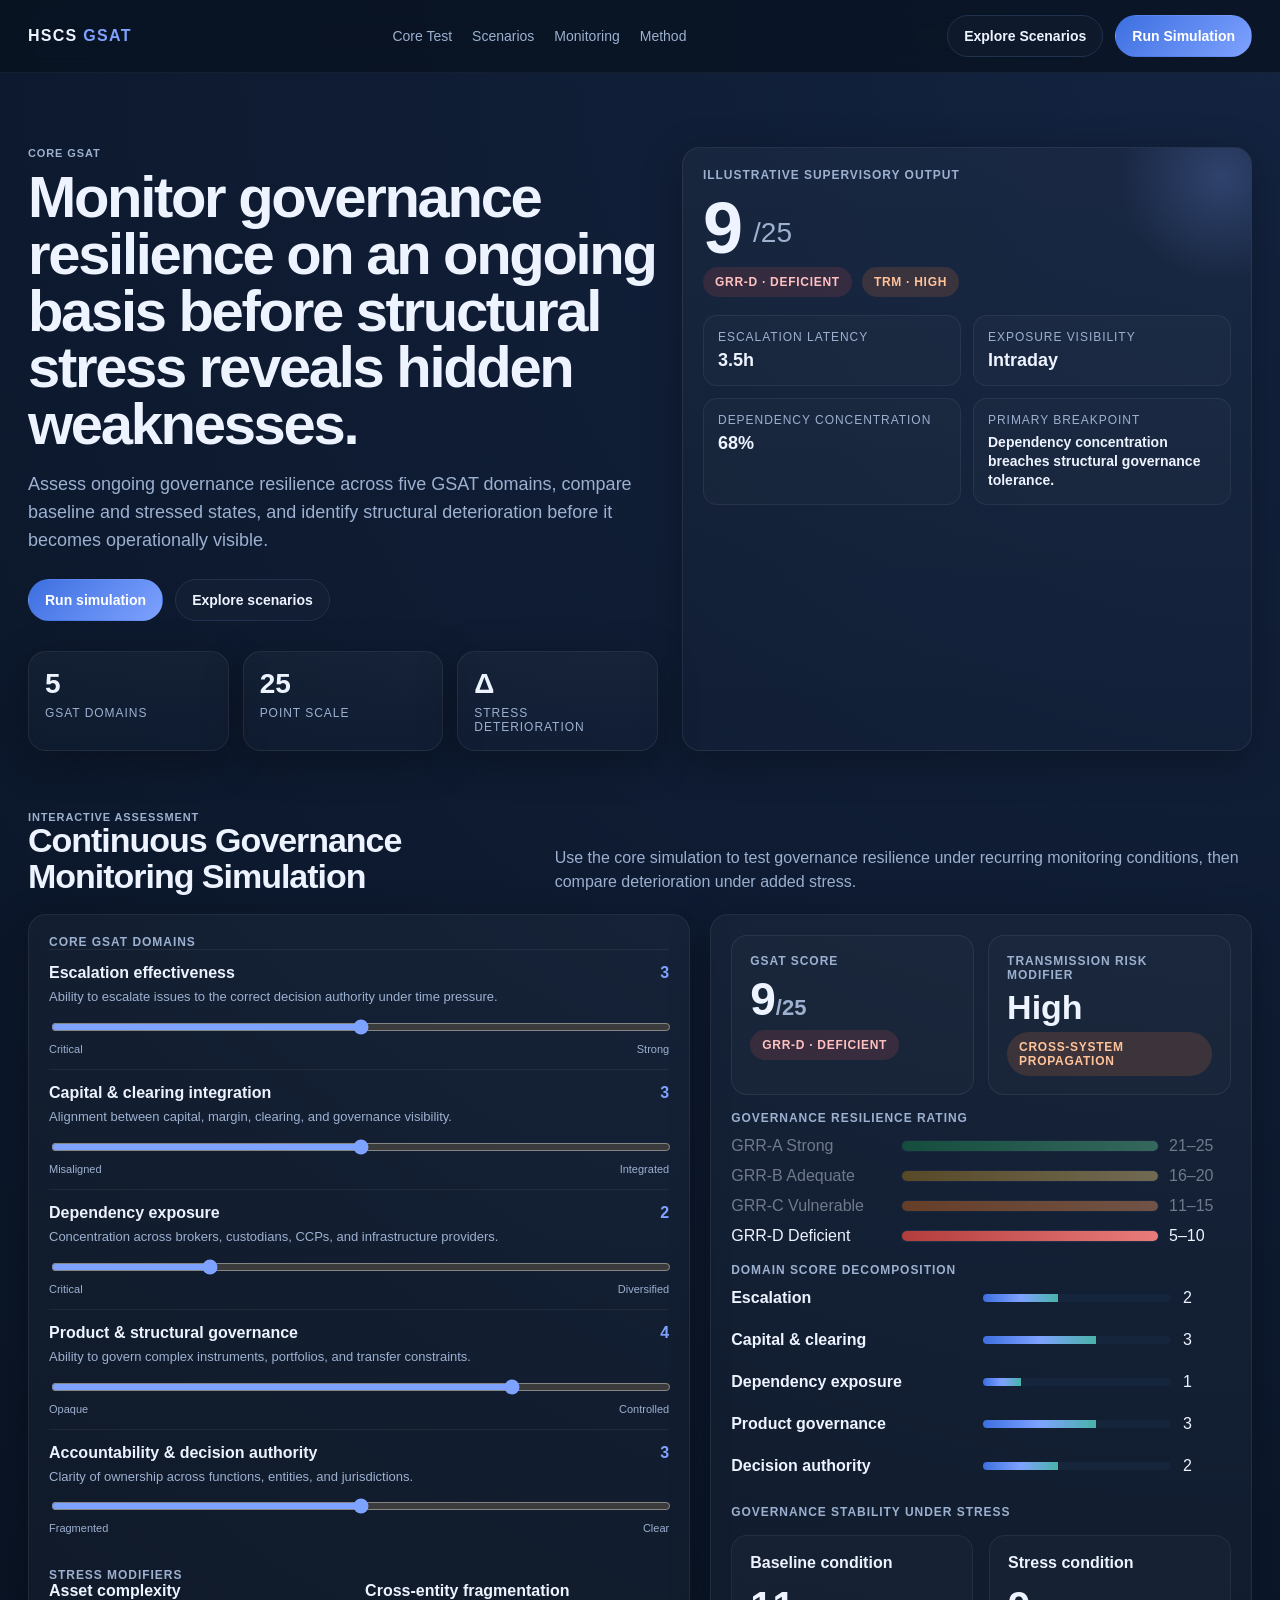
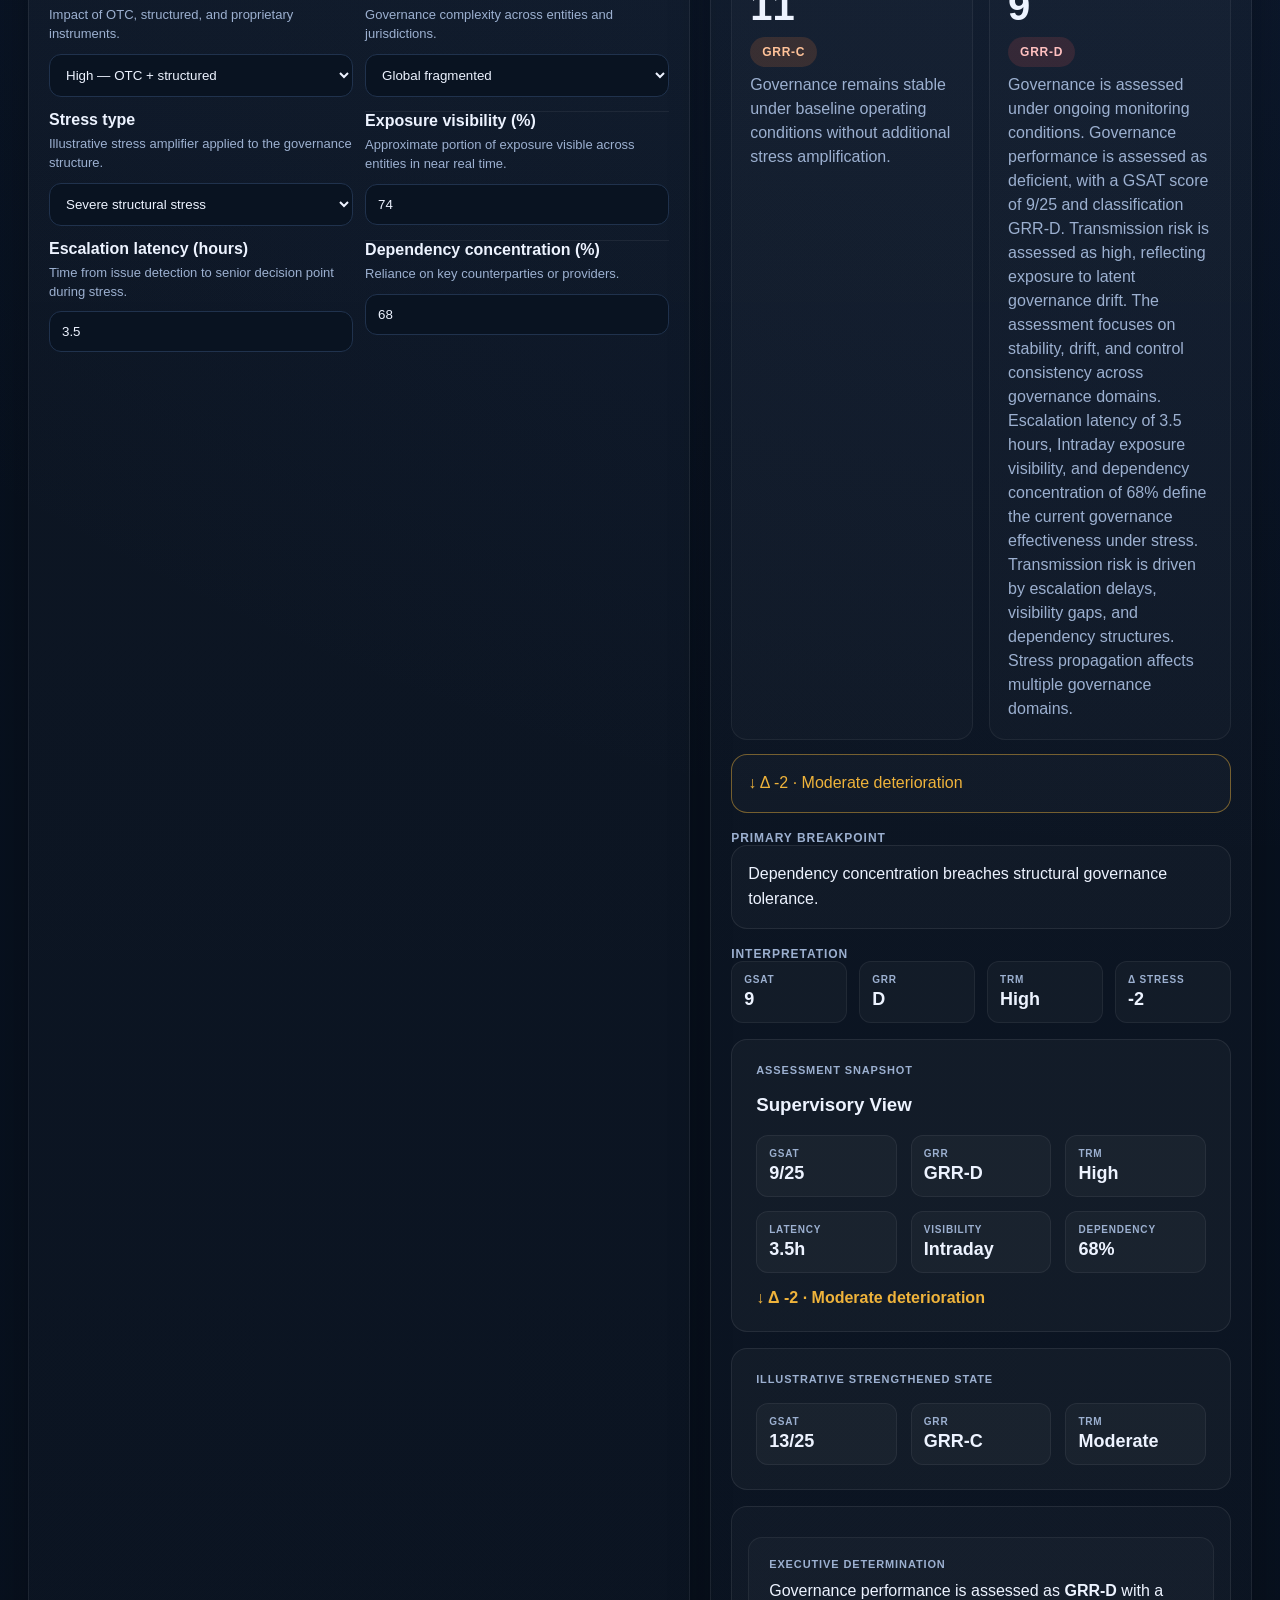
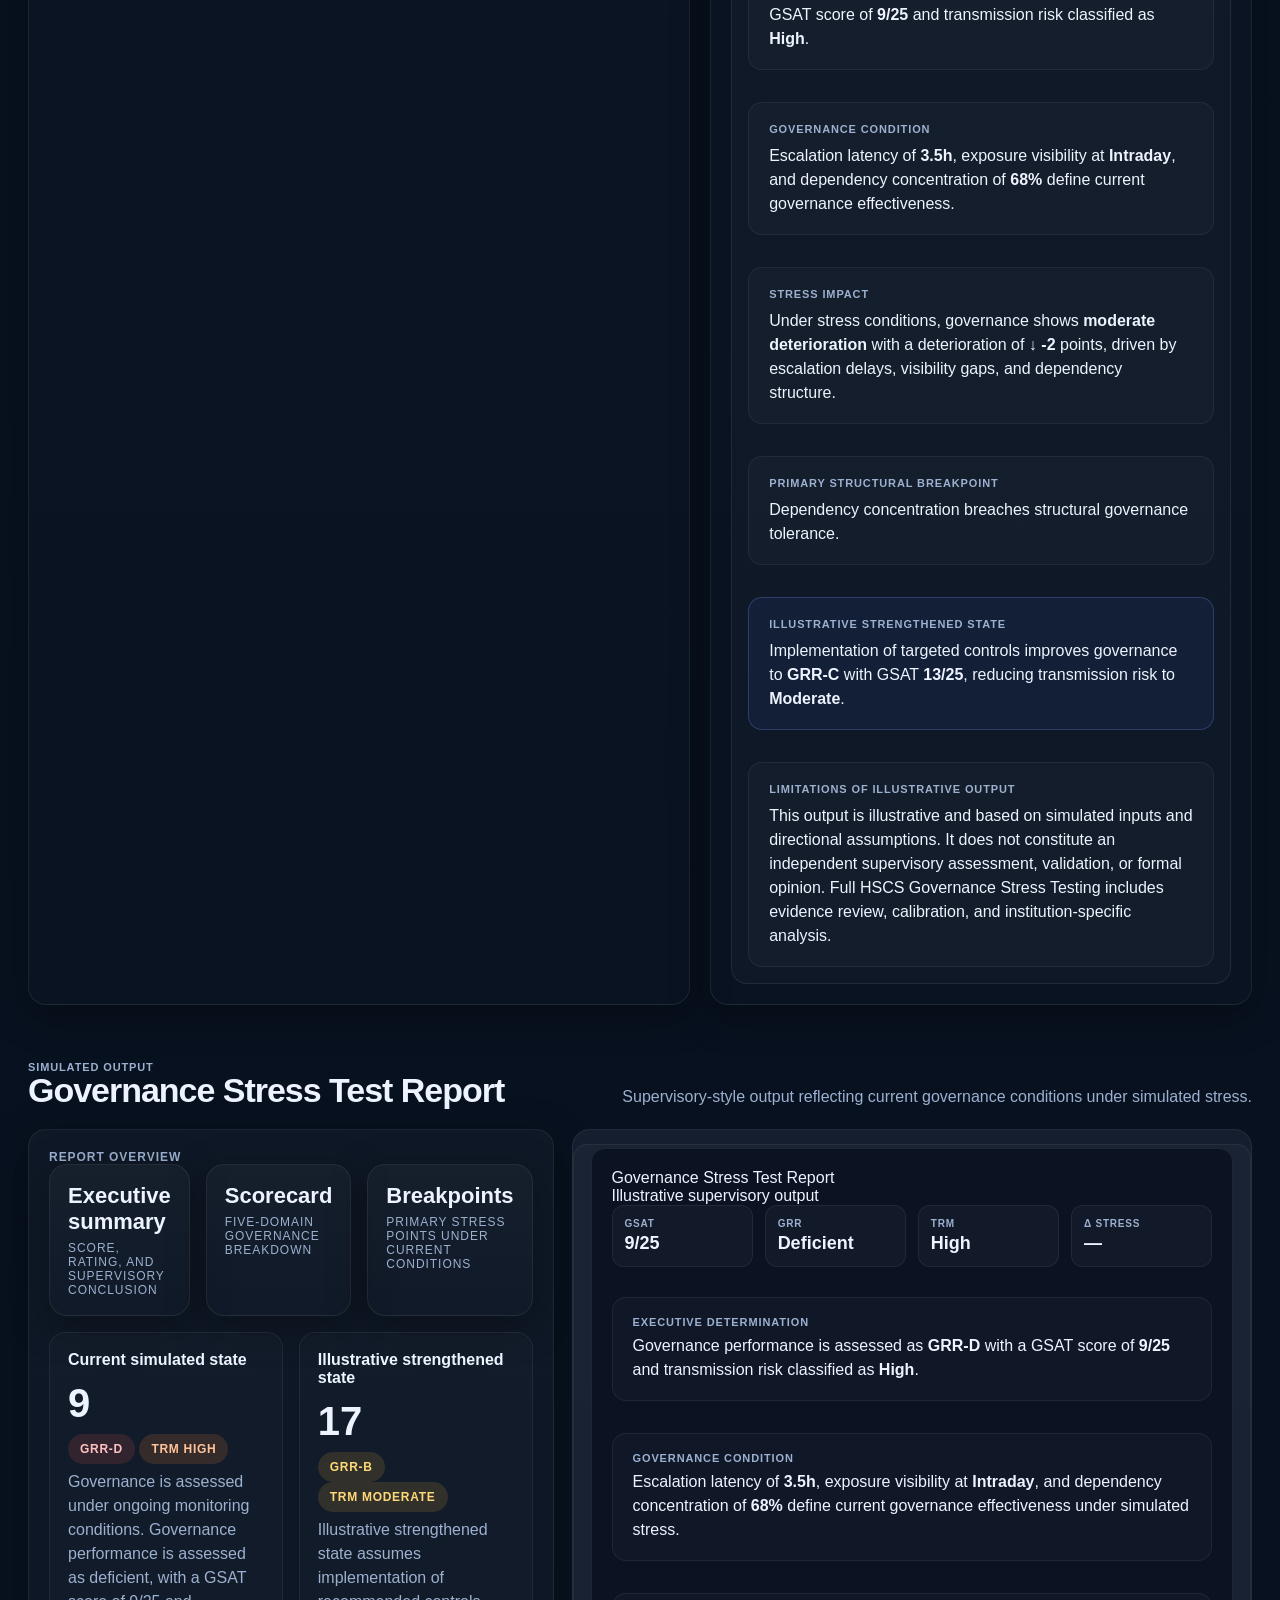
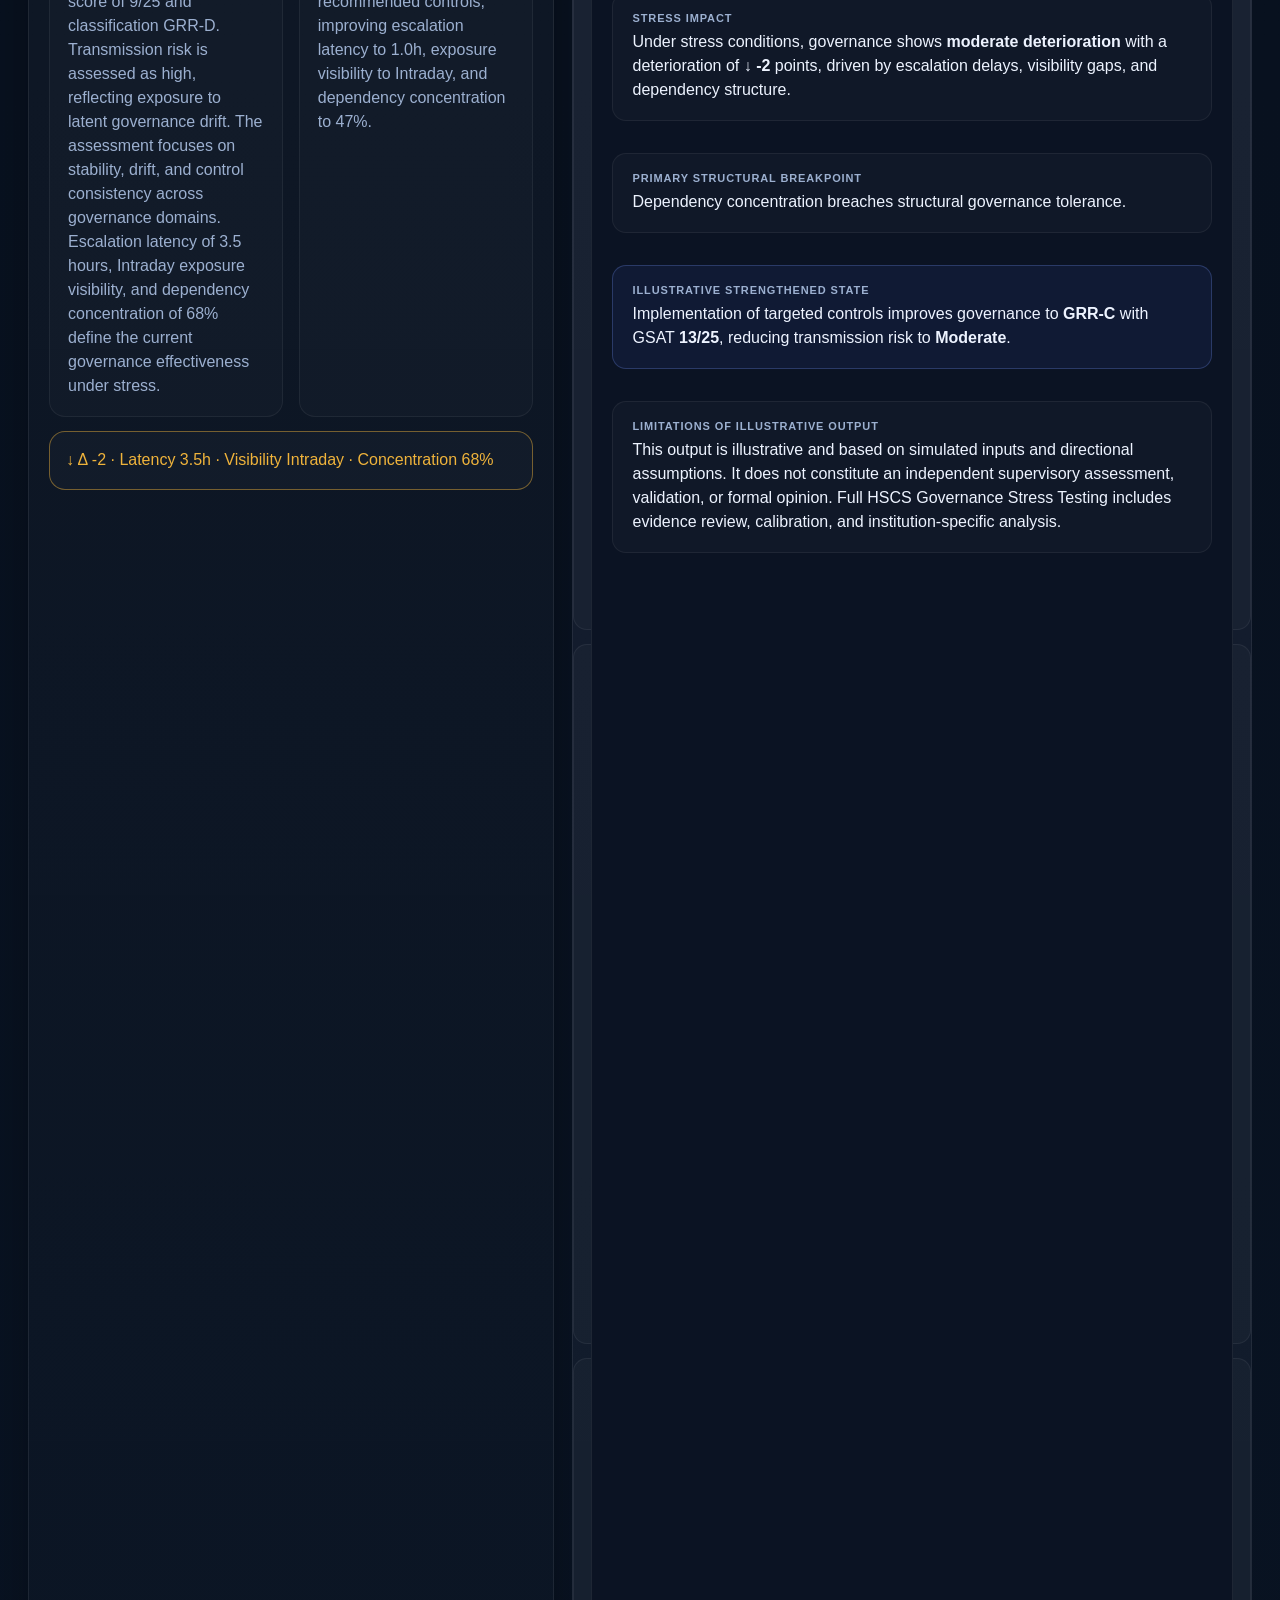
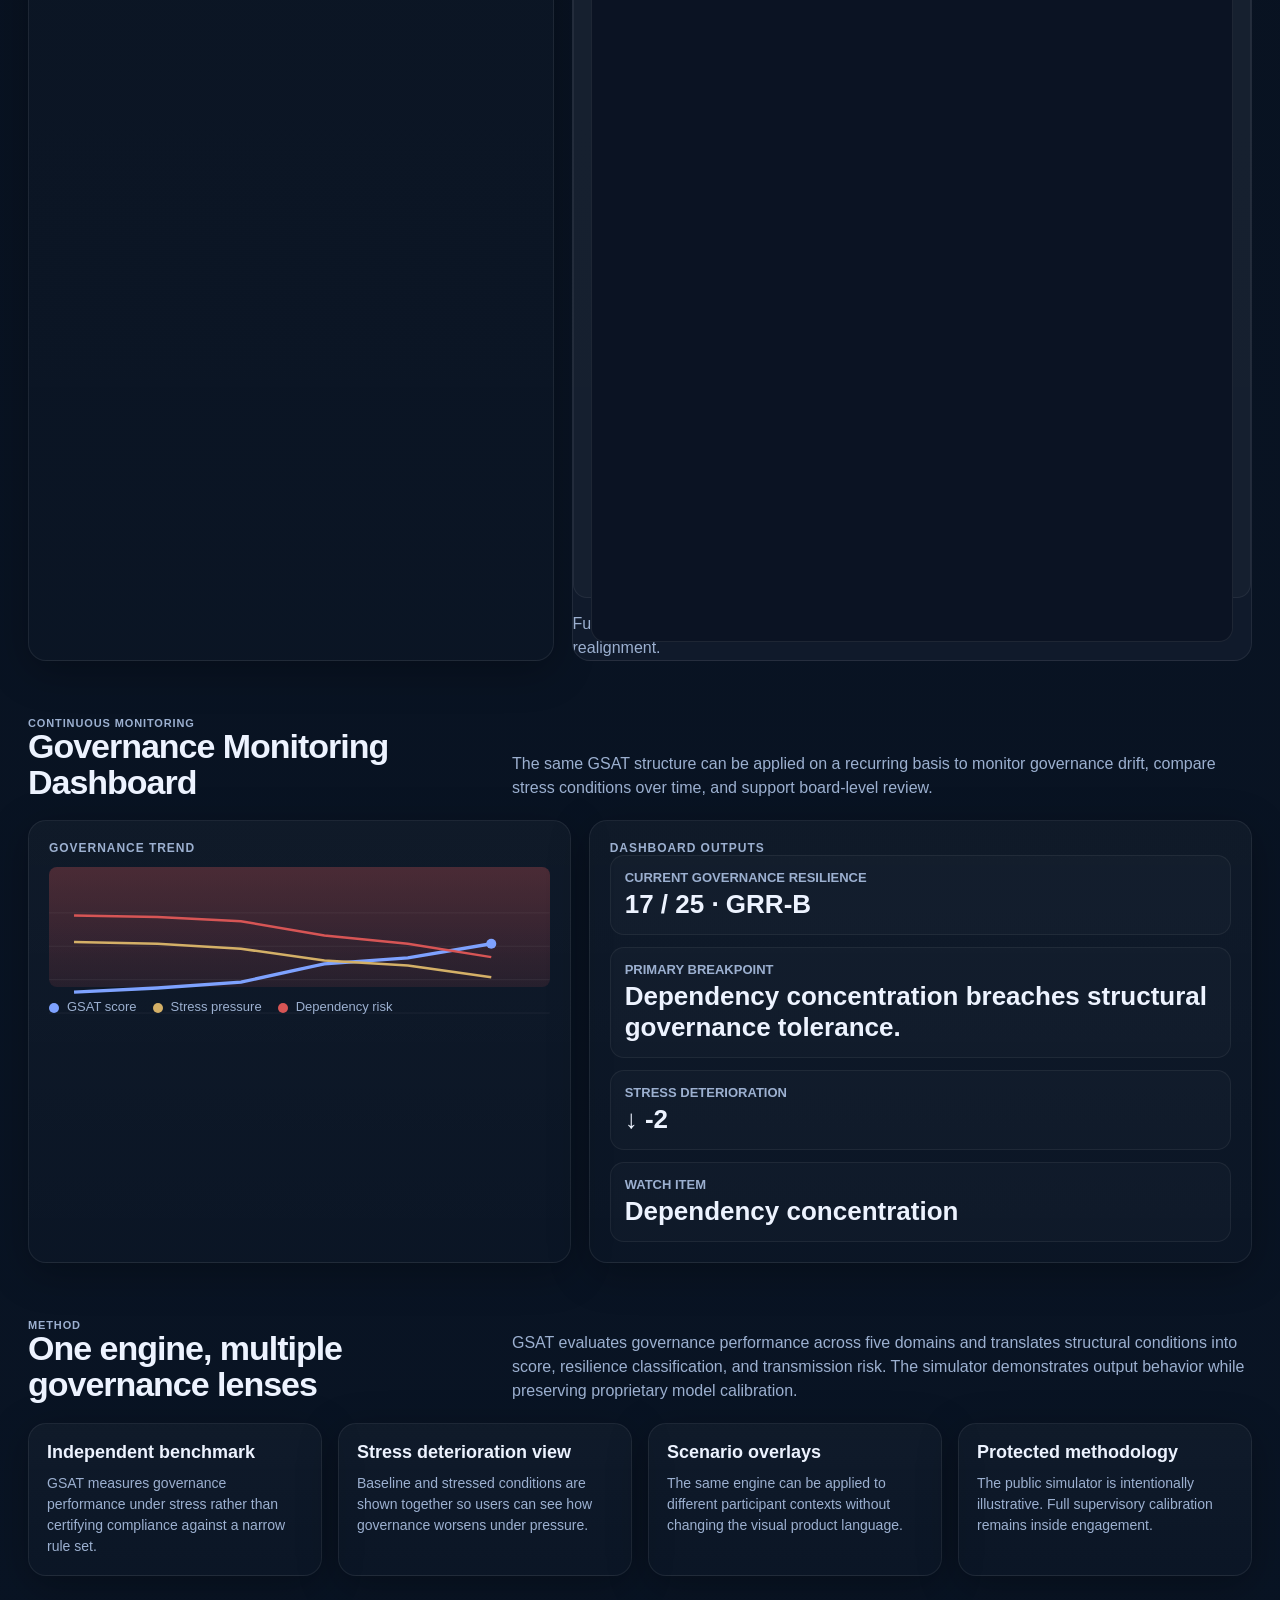
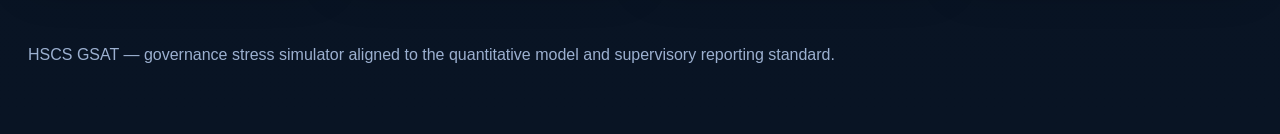
==== index.html @ fcf9c3f9 "Update index.html" ====
<!DOCTYPE html>
<html lang="en">
<head>
<style>html { background:#08111f; }</style>
  <meta charset="UTF-8" />
  <meta name="viewport" content="width=device-width, initial-scale=1.0" />
  <title>HSCS GSAT — governance stress simulator aligned to the quantitative model and supervisory reporting standard.</title>
  <link rel="stylesheet" href="styles.css" />
</head>
<body>
<header>
  <div class="wrap nav">
    <div class="brand">HSCS <span>GSAT</span></div>
    <nav class="nav-links">
      <a href="index.html">Core Test</a>
      <a href="scenarios.html">Scenarios</a>
      <a href="index.html#monitoring">Monitoring</a>
      <a href="index.html#method">Method</a>
    </nav>
    <div class="nav-actions">
      <a class="btn secondary" href="scenarios.html">Explore Scenarios</a>
      <a class="btn primary" href="#simulator">Run Simulation</a>
    </div>
  </div>
</header>
<main>
<section class="hero">
  <div class="wrap hero-grid">
    <div>
      <div class="eyebrow">Core GSAT</div>
      <h1>Monitor governance resilience on an ongoing basis before structural stress reveals hidden weaknesses.</h1>
      <p class="lead">Assess ongoing governance resilience across five GSAT domains, compare baseline and stressed states, and identify structural deterioration before it becomes operationally visible.</p>
      <div class="cta">
        <a class="btn primary" href="#simulator">Run simulation</a>
        <a class="btn secondary" href="scenarios.html">Explore scenarios</a>
      </div>
      <div class="stats">
        <div class="stat"><div class="num">5</div><div class="lab">GSAT domains</div></div>
        <div class="stat"><div class="num">25</div><div class="lab">Point scale</div></div>
        <div class="stat"><div class="num">Δ</div><div class="lab">Stress deterioration</div></div>
      </div>
    </div>

    <div class="hero-card panel">
      <div class="card-title">Illustrative supervisory output</div>
      <div class="score-big"><div class="n" id="heroScore">17</div><div class="d">/25</div></div>
      <div style="display:flex;gap:10px;flex-wrap:wrap">
        <span class="pill orange" id="heroGRR">GRR-B · Adequate</span>
        <span class="pill red" id="heroTRM">TRM · High</span>
      </div>
      <div class="mini-grid">
        <div class="mini"><div class="k">Escalation latency</div><div class="v" id="heroLatency">3.5h</div></div>
        <div class="mini"><div class="k">Exposure visibility</div><div class="v" id="heroVisibility">74%</div></div>
        <div class="mini"><div class="k">Dependency concentration</div><div class="v" id="heroDependency">68%</div></div>
        <div class="mini"><div class="k">Primary breakpoint</div><div class="v breakpoint" id="heroBreakpoint">Governance fracture emerges across visibility, escalation, and dependency layers.</div></div>
      </div>
    </div>
  </div>
</section>

<section id="simulator">
  <div class="wrap">
    <div class="section-head">
      <div><div class="eyebrow">Interactive assessment</div><h2>Continuous Governance Monitoring Simulation</h2></div>
      <p>Use the core simulation to test governance resilience under recurring monitoring conditions, then compare deterioration under added stress.</p>
    </div>
    <div class="sim-grid">
      
      <div class="panel">
        <div class="subhead">Core GSAT domains</div>

        <div class="field"><div class="field-top"><label for="esc">Escalation effectiveness</label><output id="escVal">3</output></div><div class="desc">Ability to escalate issues to the correct decision authority under time pressure.</div><input id="esc" type="range" min="1" max="5" step="1" value="3" /><div class="range-scale"><span>Critical</span><span>Strong</span></div></div>
        <div class="field"><div class="field-top"><label for="cap">Capital &amp; clearing integration</label><output id="capVal">3</output></div><div class="desc">Alignment between capital, margin, clearing, and governance visibility.</div><input id="cap" type="range" min="1" max="5" step="1" value="3" /><div class="range-scale"><span>Misaligned</span><span>Integrated</span></div></div>
        <div class="field"><div class="field-top"><label for="dep">Dependency exposure</label><output id="depVal">2</output></div><div class="desc">Concentration across brokers, custodians, CCPs, and infrastructure providers.</div><input id="dep" type="range" min="1" max="5" step="1" value="2" /><div class="range-scale"><span>Critical</span><span>Diversified</span></div></div>
        <div class="field"><div class="field-top"><label for="prd">Product &amp; structural governance</label><output id="prdVal">4</output></div><div class="desc">Ability to govern complex instruments, portfolios, and transfer constraints.</div><input id="prd" type="range" min="1" max="5" step="1" value="4" /><div class="range-scale"><span>Opaque</span><span>Controlled</span></div></div>
        <div class="field"><div class="field-top"><label for="dec">Accountability &amp; decision authority</label><output id="decVal">3</output></div><div class="desc">Clarity of ownership across functions, entities, and jurisdictions.</div><input id="dec" type="range" min="1" max="5" step="1" value="3" /><div class="range-scale"><span>Fragmented</span><span>Clear</span></div></div>

        <div class="subhead" style="margin-top:20px">Stress modifiers</div>

        <div class="row-2">
          <div class="field" style="padding-top:0;border-top:none"><div class="field-top"><label for="assetComplexity">Asset complexity</label></div><div class="desc">Impact of OTC, structured, and proprietary instruments.</div><select id="assetComplexity"><option value="0">Low — listed / standardized</option><option value="-1">Moderate — mixed asset set</option><option value="-2" selected>High — OTC + structured</option><option value="-3">Critical — proprietary-heavy</option></select></div>
          <div class="field" style="padding-top:0;border-top:none"><div class="field-top"><label for="fragmentation">Cross-entity fragmentation</label></div><div class="desc">Governance complexity across entities and jurisdictions.</div><select id="fragmentation"><option value="0">Single entity</option><option value="-1">Multi-entity</option><option value="-2">Cross-jurisdiction</option><option value="-3" selected>Global fragmented</option></select></div>
        </div>
        <div class="row-2">
          <div class="field" style="padding-top:0"><div class="field-top"><label for="transitionType">Stress type</label></div><div class="desc">Illustrative stress amplifier applied to the governance structure.</div><select id="transitionType"><option value="0">Steady-state monitoring</option><option value="-1">Operational pressure</option><option value="-1">Coordination stress</option><option value="-2">Stress event</option><option value="-3" selected>Severe structural stress</option></select></div>
          <div class="field" style="padding-top:0"><div class="field-top"><label for="visibility">Exposure visibility (%)</label></div><div class="desc">Approximate portion of exposure visible across entities in near real time.</div><input id="visibility" type="number" min="0" max="100" step="1" value="74" /></div>
        </div>
        <div class="row-2">
          <div class="field" style="padding-top:0"><div class="field-top"><label for="latency">Escalation latency (hours)</label></div><div class="desc">Time from issue detection to senior decision point during stress.</div><input id="latency" type="number" min="0" max="72" step="0.5" value="3.5" /></div>
          <div class="field" style="padding-top:0"><div class="field-top"><label for="dependencyPct">Dependency concentration (%)</label></div><div class="desc">Reliance on key counterparties or providers.</div><input id="dependencyPct" type="number" min="0" max="100" step="1" value="68" /></div>
        </div>
      </div>

      <div class="panel">
        <div class="score-top">
          <div class="score-box"><div class="label">GSAT score</div><div class="big"><span id="scoreOut">17</span><span class="score-denom">/25</span></div><div id="grrPill" class="pill orange">GRR-B · Adequate</div></div>
          <div class="score-box"><div class="label">Transmission risk modifier</div><div class="big small" id="trmOut">High</div><div id="trmPill" class="pill red">Cross-system propagation</div></div>
        </div>

        <div class="subhead">Governance resilience rating</div>
        <div class="band" id="bandA"><div>GRR-A Strong</div><div class="track"><span class="green-fill"></span></div><div>21–25</div></div>
        <div class="band" id="bandB"><div>GRR-B Adequate</div><div class="track"><span class="amber-fill"></span></div><div>16–20</div></div>
        <div class="band" id="bandC"><div>GRR-C Vulnerable</div><div class="track"><span class="orange-fill"></span></div><div>11–15</div></div>
        <div class="band" id="bandD"><div>GRR-D Deficient</div><div class="track"><span class="red-fill"></span></div><div>5–10</div></div>

        <div class="subhead" style="margin-top:18px">Domain score decomposition</div>
        <div class="domain"><div class="domain-top"><div class="name">Escalation</div><div class="small-track"><span id="barEsc"></span></div><div id="barEscT">3</div></div></div>
        <div class="domain"><div class="domain-top"><div class="name">Capital &amp; clearing</div><div class="small-track"><span id="barCap"></span></div><div id="barCapT">3</div></div></div>
        <div class="domain"><div class="domain-top"><div class="name">Dependency exposure</div><div class="small-track"><span id="barDep"></span></div><div id="barDepT">2</div></div></div>
        <div class="domain"><div class="domain-top"><div class="name">Product governance</div><div class="small-track"><span id="barPrd"></span></div><div id="barPrdT">4</div></div></div>
        <div class="domain"><div class="domain-top"><div class="name">Decision authority</div><div class="small-track"><span id="barDec"></span></div><div id="barDecT">3</div></div></div>

        <div class="subhead" style="margin-top:18px">Governance stability under stress</div>
        <div class="comparison">
          <div class="compare-card"><h4>Baseline condition</h4><div class="big" id="baselineScore">21</div><div style="margin:8px 0 6px"><span class="pill green" id="baselineGRR">GRR-A</span></div><div style="color:var(--muted);line-height:1.5" id="baselineText">Governance remains stable under baseline operating conditions without additional stress amplification.</div></div>
          <div class="compare-card"><h4>Stress condition</h4><div class="big" id="stressScore">17</div><div style="margin:8px 0 6px"><span class="pill orange" id="stressGRR">GRR-B</span></div><div style="color:var(--muted);line-height:1.5" id="stressText">Governance performance is assessed as vulnerable under the simulated stress conditions, with pressure observed across escalation, visibility, and dependency structures.</div></div>
        </div>

        <div class="callout delta-material" id="deltaCallout" style="margin-top:14px">↓ Δ -4 · Material deterioration under stress</div>
        <div class="subhead" style="margin-top:18px">Primary breakpoint</div>
        <div class="callout" id="breakpointBox">Governance fracture emerges across visibility, escalation, and dependency layers.</div>
        <div class="subhead" style="margin-top:18px">Interpretation</div>
        
<div class="report-metrics">
  <div class="metric"><div class="label">GSAT</div><div class="value" id="metricGSAT">17</div></div>
  <div class="metric"><div class="label">GRR</div><div class="value" id="metricGRR">C</div></div>
  <div class="metric"><div class="label">TRM</div><div class="value" id="metricTRM">High</div></div>
  <div class="metric"><div class="label">Δ Stress</div><div class="value" id="metricDelta">-4</div></div>
</div>
<div class="snapshot-card">
  <div class="snapshot-head">
    <div class="eyebrow">Assessment Snapshot</div>
    <h3>Supervisory View</h3>
  </div>
  <div class="snapshot-grid">
    <div class="snapshot-item"><div class="label">GSAT</div><div class="value" id="snapshotGSAT">17/25</div></div>
    <div class="snapshot-item"><div class="label">GRR</div><div class="value" id="snapshotGRR">Vulnerable</div></div>
    <div class="snapshot-item"><div class="label">TRM</div><div class="value" id="snapshotTRM">High</div></div>
    <div class="snapshot-item"><div class="label">Latency</div><div class="value" id="snapshotLatency">4.5h</div></div>
    <div class="snapshot-item"><div class="label">Visibility</div><div class="value" id="snapshotVisibility">T+1</div></div>
    <div class="snapshot-item"><div class="label">Dependency</div><div class="value" id="snapshotDependency">68%</div></div>
  </div>
  <div class="snapshot-delta" id="snapshotDelta">↓ Δ -4 · Material deterioration</div>
</div>
<div class="strengthened-preview">
  <div class="eyebrow">Illustrative strengthened state</div>
  <div class="strengthened-grid">
    <div class="strengthened-item"><div class="label">GSAT</div><div class="value" id="targetGSAT">22/25</div></div>
    <div class="strengthened-item"><div class="label">GRR</div><div class="value" id="targetGRR">GRR-A</div></div>
    <div class="strengthened-item"><div class="label">TRM</div><div class="value" id="targetTRM">Moderate</div></div>
  </div>
</div>

<div class="callout" id="interpretation"></div>
      </div>
    </div>
  </div>
</section>

<section id="report">
  <div class="wrap">
    <div class="section-head">
      <div><div class="eyebrow">Simulated output</div><h2 id="reportTitle">Governance Stress Test Report</h2></div>
      <p id="reportSubtitle">Supervisory-style output reflecting current governance conditions under simulated stress.</p>
    </div>

    <div class="report-preview">
      <div class="panel">
        <div class="subhead">Report overview</div>
        <div class="cards-3">
          <div class="info-card stat"><div class="num small-num">Executive summary</div><div class="lab">Score, rating, and supervisory conclusion</div></div>
          <div class="info-card stat"><div class="num small-num">Scorecard</div><div class="lab">Five-domain governance breakdown</div></div>
          <div class="info-card stat"><div class="num small-num">Breakpoints</div><div class="lab">Primary stress points under current conditions</div></div>
        </div>

        <div class="comparison">
          <div class="compare-card">
            <h4>Current simulated state</h4>
            <div class="big" id="reportCurrentScore">17</div>
            <div style="margin:8px 0 6px"><span class="pill orange" id="reportCurrentGRR">GRR-B</span> <span class="pill red" id="reportCurrentTRM">TRM High</span></div>
            <div style="color:var(--muted);line-height:1.5" id="reportCurrentText">Governance performance is assessed as vulnerable under the simulated stress conditions, with pressure observed across escalation, visibility, and dependency structures.</div>
          </div>
          <div class="compare-card">
            <h4>Illustrative strengthened state</h4>
            <div class="big" id="reportTargetScore">22</div>
            <div style="margin:8px 0 6px"><span class="pill green" id="reportTargetGRR">GRR-A</span> <span class="pill amber" id="reportTargetTRM">TRM Moderate</span></div>
            <div style="color:var(--muted);line-height:1.5" id="reportTargetText">Governance resilience improves when escalation discipline, visibility, and dependency controls are strengthened.</div>
          </div>
        </div>

        <div class="callout delta-material" id="reportDeltaCallout" style="margin-top:14px">↓ Δ -4 · Material deterioration under stress</div>
      </div>

      <div class="preview-pane">
        
<div class="report-sheet">
  <div class="report-header">
    <div class="report-title" id="reportTitle">Governance Stress Test Report</div>
    <div class="report-sub">Illustrative supervisory output</div>
  </div>

  <div class="report-metrics">
    <div class="metric">
      <div class="label">GSAT</div>
      <div class="value" id="sheetGSAT">—</div>
    </div>
    <div class="metric">
      <div class="label">GRR</div>
      <div class="value" id="sheetGRR">—</div>
    </div>
    <div class="metric">
      <div class="label">TRM</div>
      <div class="value" id="sheetTRM">—</div>
    </div>
    <div class="metric">
      <div class="label">Δ Stress</div>
      <div class="value" id="metricDelta">—</div>
    </div>
  </div>

  <div id="reportNarrativeMount" class="report-section"></div>
</div>
<div id="evidenceBox" class="report-block"></div>
<div id="controlsBox" class="report-block"></div>
<div id="impactBox" class="report-block"></div>
<div class="report-note">Full GSAT assessments include supervisory calibration, evidence validation, and governance realignment.</div>
  </div>
</section>

<section id="monitoring">
  <div class="wrap">
    <div class="section-head">
      <div><div class="eyebrow">Continuous monitoring</div><h2>Governance Monitoring Dashboard</h2></div>
      <p>The same GSAT structure can be applied on a recurring basis to monitor governance drift, compare stress conditions over time, and support board-level review.</p>
    </div>
    <div class="monitor-grid">
      <div class="panel trend-card">
        <div class="subhead">Governance trend</div>
        <div id="trendChart" class="spark trend-chart trend-adequate">
          <svg viewBox="0 0 600 220" preserveAspectRatio="none">
            <path d="M0 175 L600 175" stroke="rgba(255,255,255,.07)" stroke-width="1"/><path d="M0 135 L600 135" stroke="rgba(255,255,255,.07)" stroke-width="1"/><path d="M0 95 L600 95" stroke="rgba(255,255,255,.07)" stroke-width="1"/><path d="M0 55 L600 55" stroke="rgba(255,255,255,.07)" stroke-width="1"/>
            <polyline fill="none" stroke="#7ea2ff" stroke-width="4" points="30,150 130,145 230,138 330,116 430,109 530,92"/>
            <polyline fill="none" stroke="#d4b067" stroke-width="3" points="30,90 130,92 230,98 330,112 430,118 530,132"/>
            <polyline fill="none" stroke="#d75555" stroke-width="3" points="30,58 130,60 230,65 330,82 430,92 530,108"/>
            <circle cx="530" cy="92" r="6" fill="#7ea2ff"/>
          </svg>
        </div>
        <div class="legend"><span class="l1">GSAT score</span><span class="l2">Stress pressure</span><span class="l3">Dependency risk</span></div>
      </div>
      <div class="panel">
        <div class="subhead">Dashboard outputs</div>
        <div class="metric-list">
          <div class="metric-item"><div class="t">Current governance resilience</div><div class="v">17 / 25 · GRR-B</div></div>
          <div class="metric-item"><div class="t">Primary breakpoint</div><div class="v" id="monitorBreakpoint">Escalation & visibility</div></div>
          <div class="metric-item"><div class="t">Stress deterioration</div><div class="v" id="monitorDelta">Δ -4</div></div>
          <div class="metric-item"><div class="t">Watch item</div><div class="v">Dependency concentration</div></div>
        </div>
      </div>
    </div>
  </div>
</section>

<section id="method">
  <div class="wrap">
    <div class="section-head">
      <div><div class="eyebrow">Method</div><h2>One engine, multiple governance lenses</h2></div>
      <p>GSAT evaluates governance performance across five domains and translates structural conditions into score, resilience classification, and transmission risk. The simulator demonstrates output behavior while preserving proprietary model calibration.</p>
    </div>
    <div class="cards-4">
      <div class="panel info-card"><h3>Independent benchmark</h3><p>GSAT measures governance performance under stress rather than certifying compliance against a narrow rule set.</p></div>
      <div class="panel info-card"><h3>Stress deterioration view</h3><p>Baseline and stressed conditions are shown together so users can see how governance worsens under pressure.</p></div>
      <div class="panel info-card"><h3>Scenario overlays</h3><p>The same engine can be applied to different participant contexts without changing the visual product language.</p></div>
      <div class="panel info-card"><h3>Protected methodology</h3><p>The public simulator is intentionally illustrative. Full supervisory calibration remains inside engagement.</p></div>
    </div>
  </div>
</section>

    </div>
  </div>
</section>
<footer><div class="wrap">HSCS GSAT — governance stress simulator aligned to the quantitative model and supervisory reporting standard.</div></footer><script src="scenario-intelligence.js"></script>
<script src="app.js"></script></body></html>
---- styles.css ----
:root{
  --bg:#08111f; --panel:#0d1728; --line:#20324d; --text:#edf3ff; --muted:#9cb0d0;
  --blue:#7ea2ff; --blue2:#3d6fe0; --teal:#49b3a8; --gold:#d4b067;
  --green:#31b56f; --amber:#efb33b; --orange:#ef7d3c; --red:#d75555; --radius:18px; --max:1320px;
}
*{box-sizing:border-box} html{scroll-behavior:smooth}
body{margin:0;font-family:Inter,Arial,sans-serif;color:var(--text);background:radial-gradient(circle at top right, rgba(63,103,190,.22), transparent 30%),linear-gradient(180deg,#07101d 0%,#08111f 60%,#091424 100%)}
body:before{content:"";position:fixed;inset:0;pointer-events:none;background-image:linear-gradient(rgba(255,255,255,.03) 1px, transparent 1px),linear-gradient(90deg, rgba(255,255,255,.03) 1px, transparent 1px);background-size:44px 44px;mask-image:linear-gradient(180deg, rgba(0,0,0,.45), rgba(0,0,0,.06))}
.wrap{max-width:var(--max);margin:0 auto;padding:0 28px}
header{position:sticky;top:0;z-index:10;backdrop-filter:blur(14px);background:rgba(8,17,31,.72);border-bottom:1px solid rgba(255,255,255,.05)}
.nav{display:flex;align-items:center;justify-content:space-between;height:72px}.brand{font-weight:800;letter-spacing:.08em}.brand span{color:var(--blue)}
.nav-links{display:flex;gap:20px;color:var(--muted);font-size:14px}.nav-links a{color:inherit;text-decoration:none}
.nav-actions{display:flex;gap:12px}
.btn{border:1px solid var(--line);cursor:pointer;background:transparent;color:var(--text);padding:12px 16px;border-radius:999px;font-weight:700;font-size:14px;text-decoration:none;display:inline-flex;align-items:center}
.btn.primary{background:linear-gradient(135deg,var(--blue2),var(--blue));color:#fff;border-color:transparent}.btn.secondary{background:rgba(255,255,255,.02)}
.hero{padding:74px 0 32px}.hero-grid{display:grid;grid-template-columns:1.05fr .95fr;gap:24px;align-items:stretch}
.eyebrow{color:var(--blue);text-transform:uppercase;letter-spacing:.14em;font-size:12px;font-weight:800}
h1{margin:10px 0 14px;font-size:58px;line-height:.98;letter-spacing:-.04em;max-width:820px}.lead{max-width:780px;color:var(--muted);font-size:18px;line-height:1.55}
.cta{display:flex;gap:12px;flex-wrap:wrap;margin-top:24px}.stats{display:grid;grid-template-columns:repeat(3,1fr);gap:14px;margin-top:30px}
.stat,.panel{background:linear-gradient(180deg, rgba(255,255,255,.03), rgba(255,255,255,.01));border:1px solid rgba(255,255,255,.07);border-radius:var(--radius);box-shadow:0 10px 40px rgba(0,0,0,.28)}
.stat{padding:16px}.stat .num{font-size:28px;font-weight:800}.stat .lab{font-size:12px;text-transform:uppercase;letter-spacing:.08em;color:var(--muted);margin-top:6px}
.hero-card{padding:20px;position:relative;overflow:hidden}.hero-card:after{content:"";position:absolute;right:-80px;top:-80px;width:220px;height:220px;border-radius:50%;background:radial-gradient(circle, rgba(126,162,255,.22), transparent 65%)}
.card-title,.subhead,.label{font-size:12px;text-transform:uppercase;letter-spacing:.08em;color:var(--muted);font-weight:800}
.score-big{display:flex;align-items:flex-end;gap:10px;margin:16px 0 8px}.score-big .n{font-size:72px;font-weight:850;line-height:.85}.score-big .d{font-size:28px;color:var(--muted);padding-bottom:10px}
.pill{display:inline-flex;align-items:center;gap:8px;border-radius:999px;padding:8px 12px;font-weight:800;font-size:12px;text-transform:uppercase;letter-spacing:.06em}
.green{background:rgba(49,181,111,.14);color:#99efbc}.amber{background:rgba(239,179,59,.14);color:#ffd978}.orange{background:rgba(239,125,60,.16);color:#ffc299}.red{background:rgba(215,85,85,.16);color:#ffc0c0}
.mini-grid{display:grid;grid-template-columns:repeat(2,1fr);gap:12px;margin-top:18px}.mini{padding:14px;border:1px solid rgba(255,255,255,.06);border-radius:14px;background:rgba(255,255,255,.02)}.mini .k{font-size:12px;color:var(--muted);text-transform:uppercase;letter-spacing:.08em}.mini .v{font-size:18px;font-weight:800;margin-top:6px}.mini .v.breakpoint{font-size:14px;line-height:1.35}
section{padding:28px 0}.section-head{display:flex;justify-content:space-between;gap:20px;align-items:end;margin-bottom:20px}.section-head h2{margin:0;font-size:34px;line-height:1.05;letter-spacing:-.03em}.section-head p{margin:0;color:var(--muted);max-width:740px;line-height:1.5}
.sim-grid{display:grid;grid-template-columns:1.1fr .9fr;gap:20px}.panel{padding:20px}
.field{padding:14px 0;border-top:1px solid rgba(255,255,255,.06)}.field:first-child{border-top:none;padding-top:0}.field-top{display:flex;justify-content:space-between;gap:12px;align-items:baseline}
.field label{font-weight:700}.field .desc{font-size:13px;color:var(--muted);margin:6px 0 10px;line-height:1.45}.field output{font-weight:800;color:var(--blue)}
input[type=range],input[type=number],select{width:100%}input[type=range]{accent-color:var(--blue);cursor:pointer}
.row-2{display:grid;grid-template-columns:1fr 1fr;gap:12px}input[type=number],select{padding:12px;border-radius:12px;border:1px solid var(--line);background:#091321;color:var(--text)}
.range-scale{display:flex;justify-content:space-between;font-size:11px;color:var(--muted);margin-top:4px}
.score-top{display:grid;grid-template-columns:1fr 1fr;gap:14px;margin-bottom:16px}.score-box{border:1px solid rgba(255,255,255,.07);border-radius:16px;padding:18px;background:rgba(255,255,255,.02)}.score-box .big{font-size:46px;font-weight:850;line-height:1;margin:8px 0}.score-box .big.small{font-size:34px}.score-denom{font-size:22px;color:var(--muted)}
.band{display:grid;grid-template-columns:160px 1fr 62px;gap:10px;align-items:center;margin:12px 0;opacity:.42;transition:.2s}.band.active{opacity:1}
.track{height:12px;border-radius:999px;background:#16253b;overflow:hidden;border:1px solid rgba(255,255,255,.05)}.track>span{display:block;height:100%;width:100%}
.green-fill{background:linear-gradient(90deg,#178c4a,#64c993)}.amber-fill{background:linear-gradient(90deg,#b58316,#f1cf7d)}.orange-fill{background:linear-gradient(90deg,#d86818,#ef9a5f)}.red-fill{background:linear-gradient(90deg,#b33c3c,#eb7c7c)}
.domain{padding:12px 0}.domain-top{display:grid;grid-template-columns:240px 1fr 48px;gap:12px;align-items:center}.domain-top .name{font-weight:700}.small-track{height:8px;border-radius:999px;background:#15253b;overflow:hidden}.small-track span{display:block;height:100%;width:0;background:linear-gradient(90deg,var(--blue2),var(--blue),var(--teal))}
.callout{padding:16px;border-radius:16px;border:1px solid rgba(255,255,255,.08);background:rgba(255,255,255,.025);line-height:1.55;transition:border-color .25s ease,color .25s ease,transform .2s ease}.callout:hover{transform:translateY(-1px)}
.delta-positive{border-color:rgba(49,181,111,.45)!important;color:#99efbc}.delta-mild{border-color:rgba(239,179,59,.45)!important;color:#ffd978}.delta-material{border-color:rgba(239,125,60,.45)!important;color:#ffc299}.delta-severe{border-color:rgba(215,85,85,.45)!important;color:#ffc0c0}.delta-neutral{border-color:rgba(255,255,255,.08)!important;color:var(--muted)}
.cards-4,.cards-3{display:grid;grid-template-columns:repeat(4,1fr);gap:16px}.cards-3{grid-template-columns:repeat(3,1fr)}
.info-card{padding:18px}.info-card h3{margin:0 0 10px;font-size:18px}.info-card p{margin:0;color:var(--muted);line-height:1.5;font-size:14px}.small-num{font-size:22px!important}
.report-preview{display:grid;grid-template-columns:.8fr 1.2fr;gap:18px}.preview-pane{min-height:560px;position:relative;overflow:hidden;border-radius:18px;border:1px solid rgba(255,255,255,.07);background:linear-gradient(180deg, rgba(255,255,255,.03), rgba(255,255,255,.01)),#0d1728}
.report-sheet{position:absolute;inset:18px;border-radius:14px;border:1px solid rgba(255,255,255,.08);background:#0b1323;padding:20px}.report-line{height:10px;border-radius:99px;background:#172744;margin-bottom:10px}.report-line.light{background:#233a67}.report-block{border:1px solid rgba(255,255,255,.06);border-radius:12px;padding:14px;margin-top:14px}
.report-kpis{display:grid;grid-template-columns:repeat(3,1fr);gap:10px;margin-top:10px}.kpi{padding:12px;border-radius:12px;background:#101c31;border:1px solid rgba(255,255,255,.05)}.kpi .t{font-size:11px;text-transform:uppercase;color:var(--muted);font-weight:800}.kpi .n{font-size:24px;font-weight:850;margin-top:4px}.report-note{margin-top:14px;color:var(--muted);line-height:1.5}
.comparison{display:grid;grid-template-columns:1fr 1fr;gap:16px;margin-top:16px}.compare-card{padding:18px;border:1px solid rgba(255,255,255,.06);border-radius:16px;background:rgba(255,255,255,.02)}.compare-card h4{margin:0 0 12px;font-size:16px}.compare-card .big{font-size:40px;font-weight:850}
.monitor-grid{display:grid;grid-template-columns:.9fr 1.1fr;gap:18px}.trend-card{padding:20px}.spark{height:220px;width:100%;border-radius:12px;border:1px solid rgba(255,255,255,.06);background:linear-gradient(180deg, rgba(255,255,255,.015), rgba(255,255,255,.01));position:relative;overflow:hidden}.spark svg{position:absolute;inset:0}
.legend{display:flex;gap:16px;margin-top:12px;color:var(--muted);font-size:13px}.legend span:before{content:"";display:inline-block;width:10px;height:10px;border-radius:50%;margin-right:8px;vertical-align:middle}.legend .l1:before{background:var(--blue)}.legend .l2:before{background:var(--gold)}.legend .l3:before{background:var(--red)}
.metric-list{display:grid;gap:12px}.metric-item{padding:14px;border-radius:14px;border:1px solid rgba(255,255,255,.06);background:rgba(255,255,255,.02)}.metric-item .t{font-size:13px;text-transform:uppercase;color:var(--muted);font-weight:800}.metric-item .v{font-size:26px;font-weight:850;margin-top:4px}
.report-w-36{width:36%}.report-w-24{width:24%}.report-w-28{width:28%}.report-w-22{width:22%}.report-w-88{width:88%}.report-w-80{width:80%}.report-w-62{width:62%}.report-w-18{width:18%}.report-w-90{width:90%}.report-w-84{width:84%}.report-w-58{width:58%}
footer{padding:42px 0 70px;color:var(--muted)}
@media (max-width:1100px){.hero-grid,.sim-grid,.report-preview,.monitor-grid,.cards-4,.cards-3{grid-template-columns:1fr}.stats{grid-template-columns:1fr 1fr 1fr}h1{font-size:44px}}
@media (max-width:780px){.nav-links{display:none}.stats,.score-top,.comparison,.row-2,.band,.domain-top{grid-template-columns:1fr}h1{font-size:36px}}


/* ==========================================================================
   Client Release Fixes
   ========================================================================== */

html { background: #08111f; }

html, body {
  overscroll-behavior: none;
}

body {
  min-height: 100vh;
  min-height: 100dvh;
  overflow-x: hidden;
  padding-top: env(safe-area-inset-top, 0);
  padding-bottom: env(safe-area-inset-bottom, 0);
  opacity: 0;
  transition: opacity 0.25s ease;
}

body.loaded {
  opacity: 1;
}

body::before {
  content: "";
  position: fixed;
  inset: 0;
  background: #08111f;
  z-index: -3;
}

@media (max-width: 640px) {
  .report-kpis,
  .comparison,
  .score-top {
    grid-template-columns: 1fr !important;
  }
  .compare-card,
  .kpi,
  .score-box {
    min-width: 0;
    width: 100%;
  }
}


/* ==========================================================================
   Testing Mirror Pass E Styles
   ========================================================================== */

.bar, .track > span, .small-track span { transition: width 0.6s cubic-bezier(.4,0,.2,1); }

.card, .panel, .kpi, .compare-card, .score-box {
  transition: transform 0.25s ease, box-shadow 0.25s ease;
}
.card:hover, .panel:hover, .kpi:hover, .compare-card:hover, .score-box:hover {
  transform: translateY(-4px);
  box-shadow: 0 10px 30px rgba(0,0,0,0.15);
}
button, .btn {
  transition: transform 0.15s ease, box-shadow 0.15s ease;
}
button:hover, .btn:hover { transform: translateY(-2px); }

.callout.delta-positive, .snapshot-delta.delta-positive { color: #8fe0b2; }
.callout.delta-mild, .snapshot-delta.delta-mild { color: #efb33b; }
.callout.delta-material, .snapshot-delta.delta-material { color: #ef7d3c; }
.callout.delta-severe, .snapshot-delta.delta-severe { color: #d75555; }
.callout.delta-neutral, .snapshot-delta.delta-neutral { color: var(--muted); }

.trend-chart {
  height: 120px;
  border-radius: 8px;
  transition: all 0.4s ease;
  margin-top: 12px;
}
.trend-strong { background: linear-gradient(180deg, rgba(49,181,111,0.2), transparent); }
.trend-adequate { background: linear-gradient(180deg, rgba(239,179,59,0.2), transparent); }
.trend-vulnerable { background: linear-gradient(180deg, rgba(239,125,60,0.2), transparent); }
.trend-deficient { background: linear-gradient(180deg, rgba(215,85,85,0.2), transparent); }

.report-section { display: grid; gap: 18px; }
.report-block {
  padding: 18px 20px;
  border-radius: 14px;
  background: rgba(255,255,255,0.025);
  border: 1px solid rgba(255,255,255,0.06);
}
.report-block.highlight {
  background: rgba(80,120,255,0.08);
  border-color: rgba(120,150,255,0.25);
}
.report-block p { margin: 6px 0 0; line-height: 1.5; color: var(--text); }
.eyebrow {
  font-size: 11px;
  letter-spacing: .08em;
  text-transform: uppercase;
  color: var(--muted);
  font-weight: 700;
}

.report-metrics {
  display: grid;
  grid-template-columns: repeat(4,1fr);
  gap: 12px;
  margin-bottom: 16px;
}
.metric, .snapshot-item, .strengthened-item {
  padding: 12px;
  border-radius: 12px;
  background: rgba(255,255,255,0.03);
  border: 1px solid rgba(255,255,255,0.06);
}
.metric .label, .snapshot-item .label, .strengthened-item .label {
  font-size: 10px;
  text-transform: uppercase;
  color: var(--muted);
  font-weight: 700;
  letter-spacing: .08em;
}
.metric .value, .snapshot-item .value, .strengthened-item .value {
  font-size: 18px;
  font-weight: 800;
  margin-top: 4px;
}

.snapshot-card, .strengthened-preview {
  padding: 24px;
  border-radius: 16px;
  background: rgba(255,255,255,0.03);
  border: 1px solid rgba(255,255,255,0.08);
  margin-bottom: 16px;
}
.snapshot-grid, .strengthened-grid {
  display: grid;
  grid-template-columns: repeat(3, 1fr);
  gap: 14px;
  margin-top: 18px;
}
.snapshot-delta { margin-top: 16px; font-weight: 700; }

.report-list { margin: 8px 0 0; padding-left: 18px; }
.report-list li { margin: 8px 0; line-height: 1.5; }

@media (max-width: 640px) {
  .report-metrics,
  .snapshot-grid,
  .strengthened-grid {
    grid-template-columns: 1fr;
  }
}

/* Validation fix pack */
.report-metrics {
  display: grid;
  grid-template-columns: repeat(4,1fr);
  gap: 12px;
  margin-bottom: 16px;
}
.metric, .snapshot-item, .strengthened-item {
  padding: 12px;
  border-radius: 12px;
  background: rgba(255,255,255,0.03);
  border: 1px solid rgba(255,255,255,0.06);
}
.metric .label, .snapshot-item .label, .strengthened-item .label {
  font-size: 10px;
  text-transform: uppercase;
  color: var(--muted);
  font-weight: 700;
  letter-spacing: .08em;
}
.metric .value, .snapshot-item .value, .strengthened-item .value {
  font-size: 18px;
  font-weight: 800;
  margin-top: 4px;
}
.snapshot-card, .strengthened-preview {
  padding: 24px;
  border-radius: 16px;
  background: rgba(255,255,255,0.03);
  border: 1px solid rgba(255,255,255,0.08);
  margin-bottom: 16px;
}
.snapshot-grid, .strengthened-grid {
  display: grid;
  grid-template-columns: repeat(3, 1fr);
  gap: 14px;
  margin-top: 18px;
}
.snapshot-delta { margin-top: 16px; font-weight: 700; }
.trend-chart {
  transition: all 0.4s ease;
}
.trend-strong { box-shadow: inset 0 0 0 9999px rgba(49,181,111,0.10); }
.trend-adequate { box-shadow: inset 0 0 0 9999px rgba(239,179,59,0.08); }
.trend-vulnerable { box-shadow: inset 0 0 0 9999px rgba(239,125,60,0.10); }
.trend-deficient { box-shadow: inset 0 0 0 9999px rgba(215,85,85,0.12); }
@media (max-width: 640px) {
  .report-metrics, .snapshot-grid, .strengthened-grid { grid-template-columns: 1fr; }
}
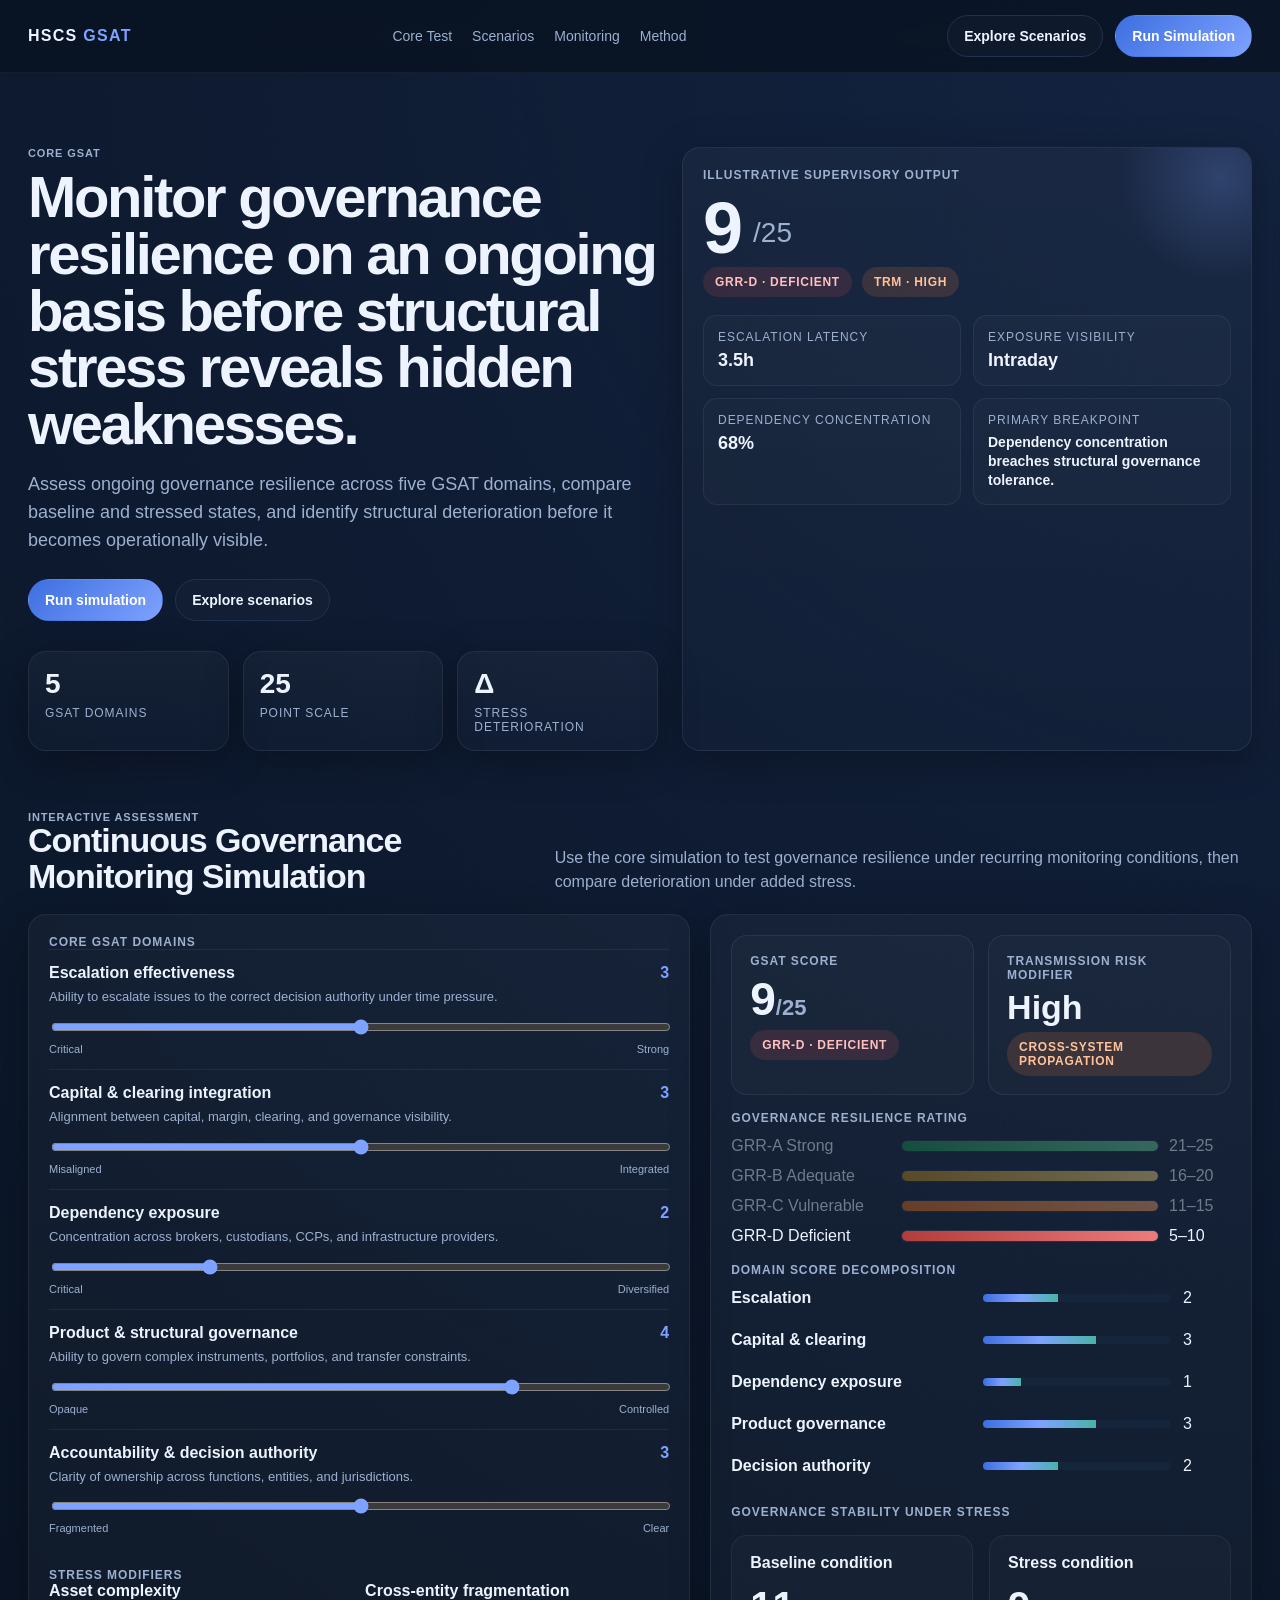
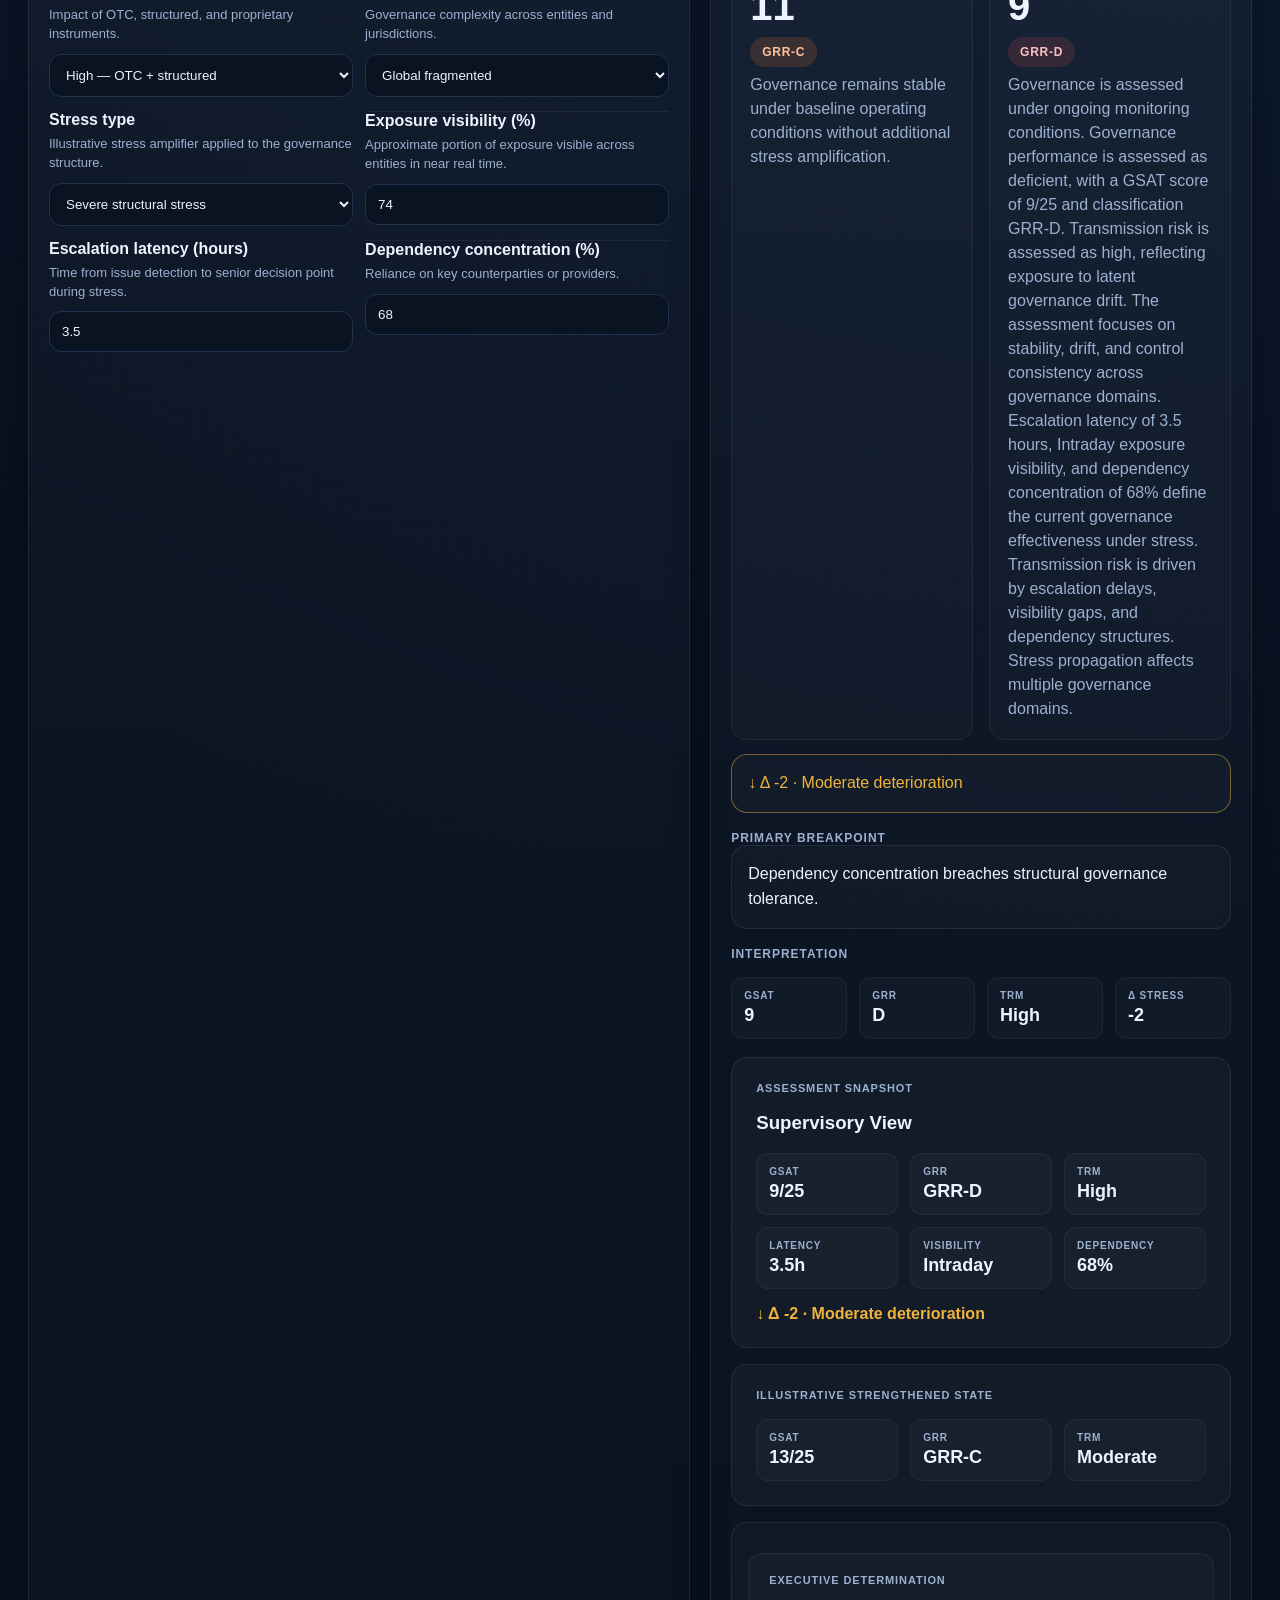
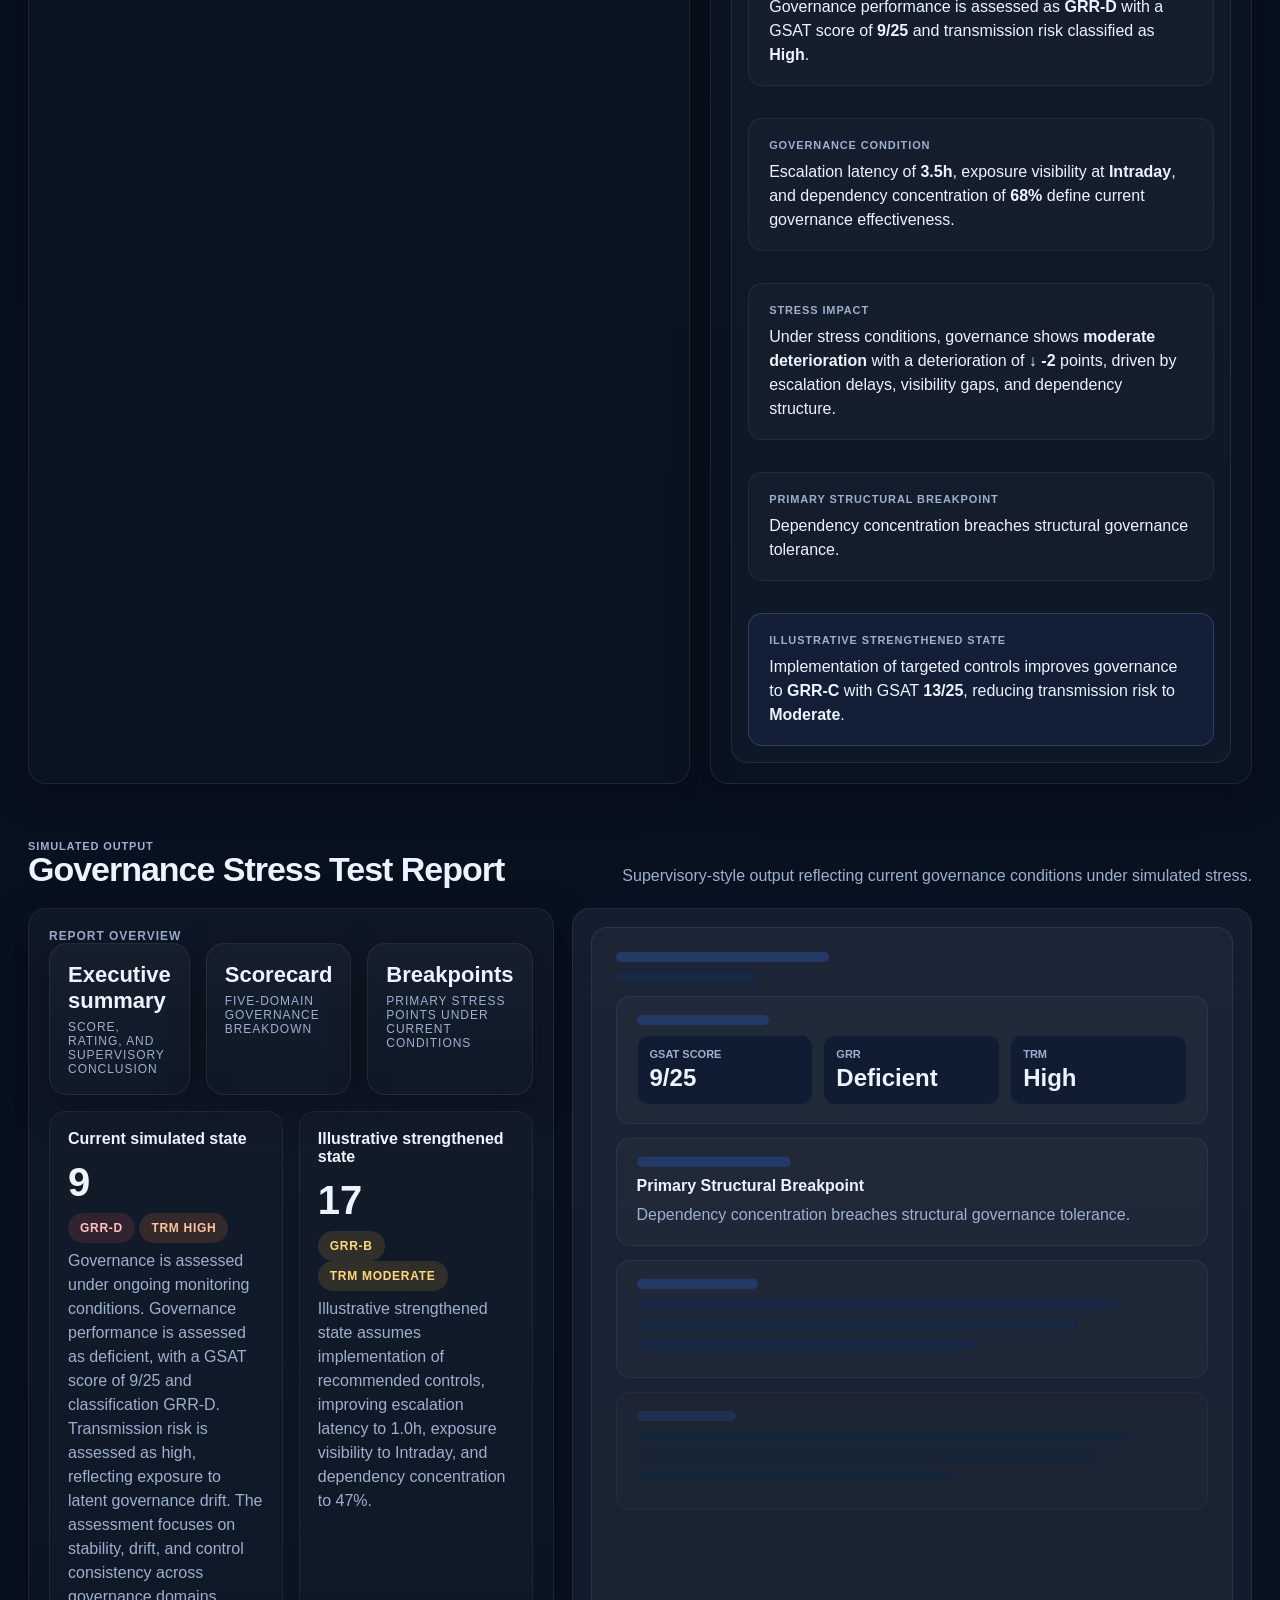
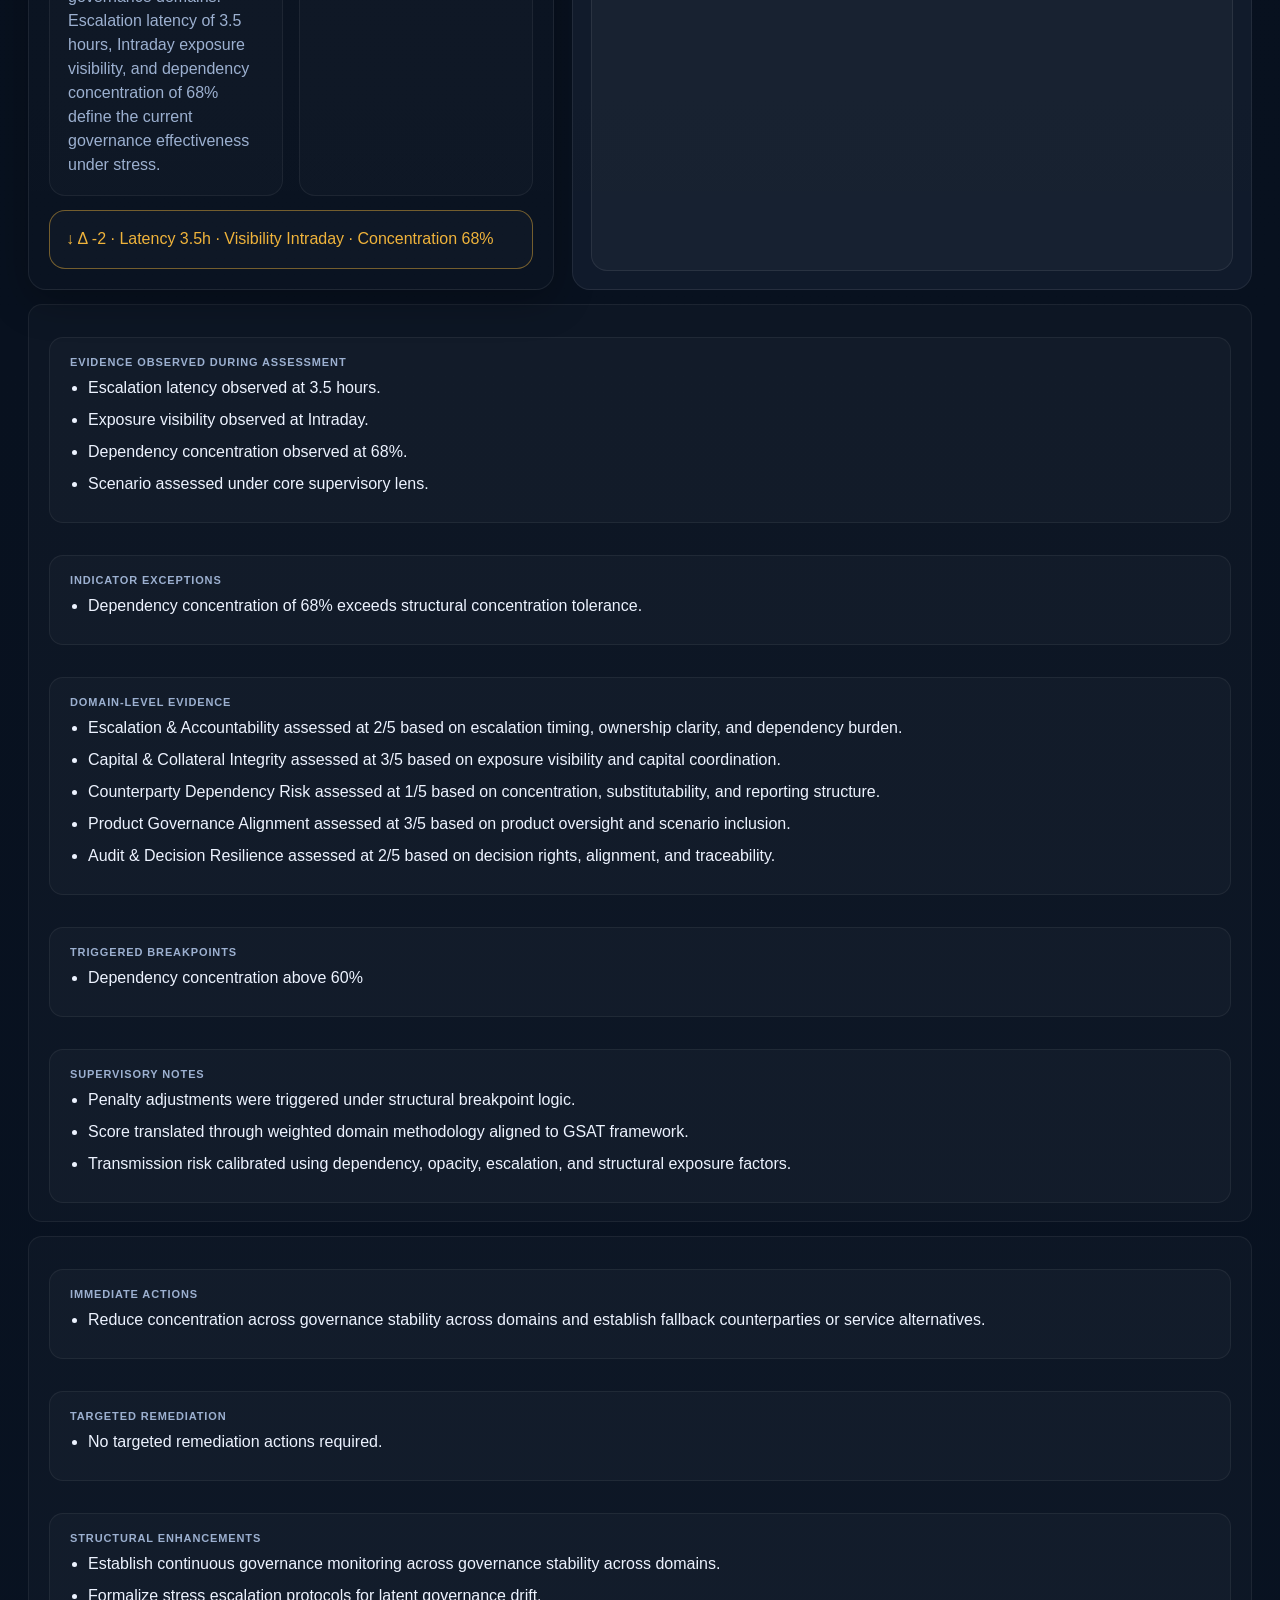
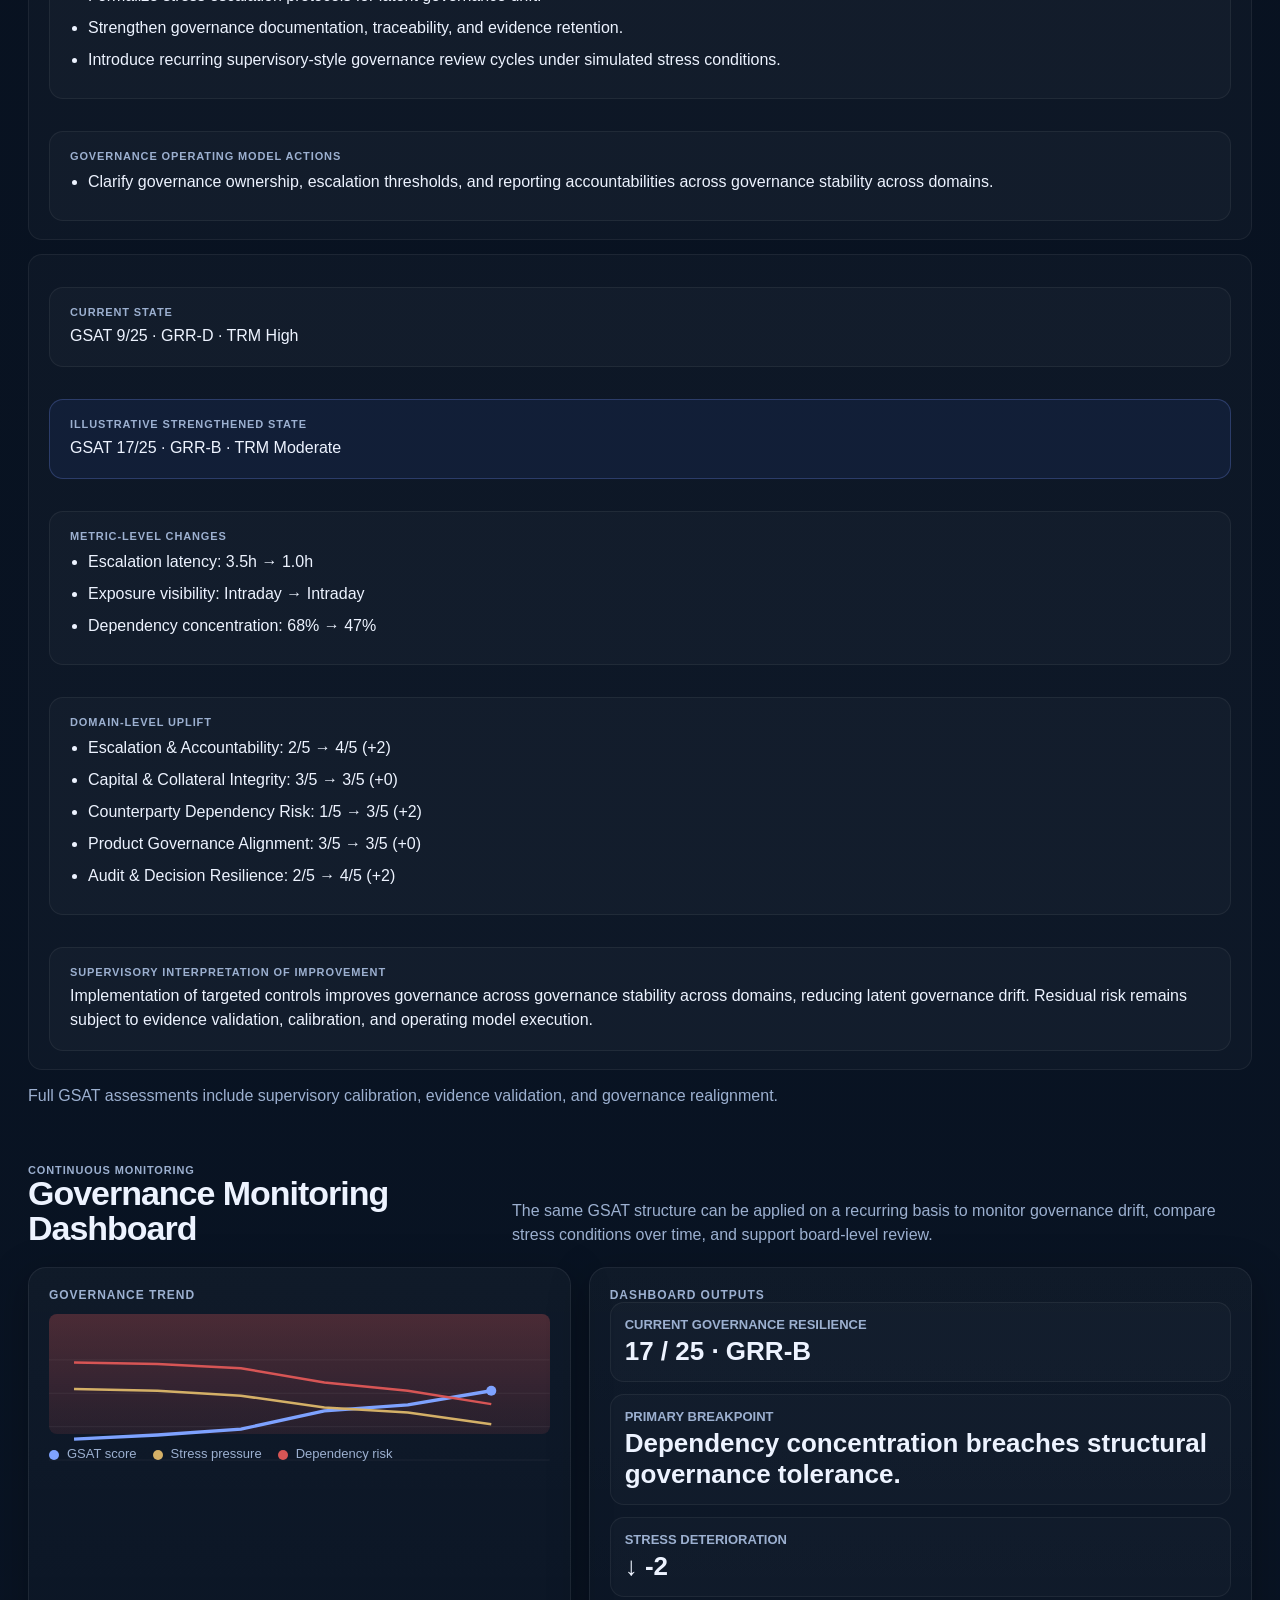
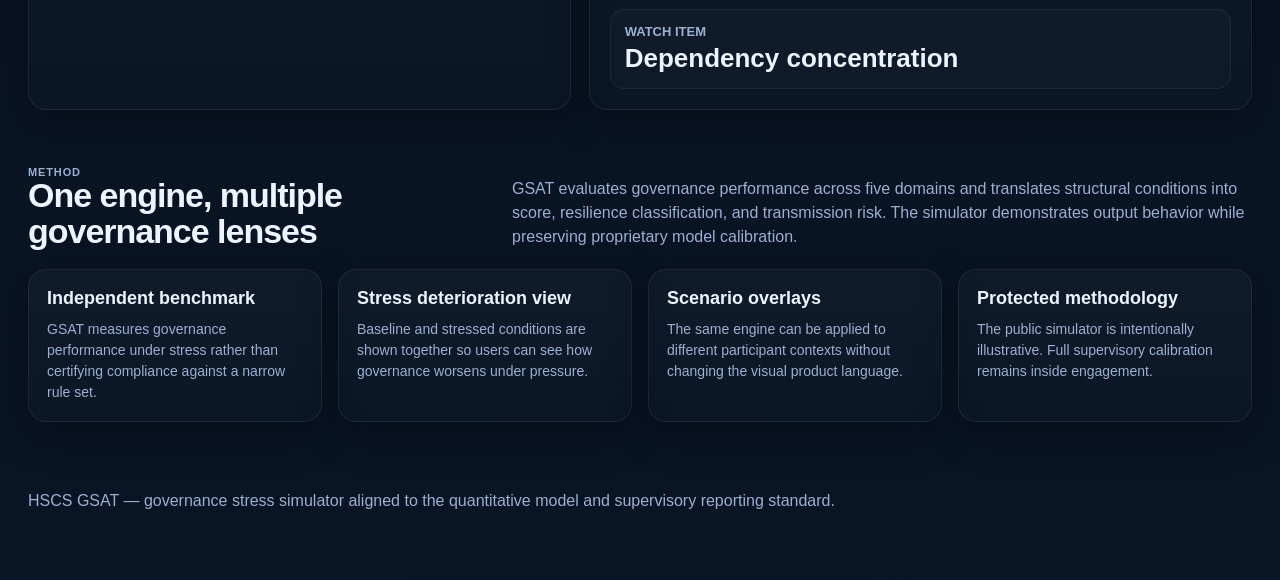
==== commit 49ecc268: "Update index.html" ====
--- a/index.html
+++ b/index.html
@@ -192,35 +192,28 @@
       </div>
 
       <div class="preview-pane">
-        
-<div class="report-sheet">
-  <div class="report-header">
-    <div class="report-title" id="reportTitle">Governance Stress Test Report</div>
-    <div class="report-sub">Illustrative supervisory output</div>
-  </div>
-
-  <div class="report-metrics">
-    <div class="metric">
-      <div class="label">GSAT</div>
-      <div class="value" id="sheetGSAT">—</div>
-    </div>
-    <div class="metric">
-      <div class="label">GRR</div>
-      <div class="value" id="sheetGRR">—</div>
-    </div>
-    <div class="metric">
-      <div class="label">TRM</div>
-      <div class="value" id="sheetTRM">—</div>
-    </div>
-    <div class="metric">
-      <div class="label">Δ Stress</div>
-      <div class="value" id="metricDelta">—</div>
-    </div>
-  </div>
-
-  <div id="reportNarrativeMount" class="report-section"></div>
-</div>
-<div id="evidenceBox" class="report-block"></div>
+        <div class="report-sheet">
+          <div class="report-line light report-w-36"></div>
+          <div class="report-line report-w-24"></div>
+          <div class="report-block">
+            <div class="report-line light report-w-24"></div>
+            <div class="report-kpis">
+              <div class="kpi"><div class="t">GSAT score</div><div class="n" id="sheetGSAT">17/25</div></div>
+              <div class="kpi"><div class="t">GRR</div><div class="n" id="sheetGRR">Vulnerable</div></div>
+              <div class="kpi"><div class="t">TRM</div><div class="n" id="sheetTRM">High</div></div>
+            </div>
+          </div>
+          <div class="report-block">
+            <div class="report-line light report-w-28"></div>
+            <div style="margin-top:10px;font-weight:700">Primary Structural Breakpoint</div>
+            <div id="reportBreakpoint" style="margin-top:8px;color:var(--muted);line-height:1.5">Governance fracture emerges across visibility, escalation, and dependency layers.</div>
+          </div>
+          <div class="report-block"><div class="report-line light report-w-22"></div><div class="report-line report-w-88"></div><div class="report-line report-w-80"></div><div class="report-line report-w-62"></div></div>
+          <div class="report-block" style="opacity:.55"><div class="report-line light report-w-18"></div><div class="report-line report-w-90"></div><div class="report-line report-w-84"></div><div class="report-line report-w-58"></div></div>
+        </div>
+      </div>
+    </div>
+    <div id="evidenceBox" class="report-block"></div>
 <div id="controlsBox" class="report-block"></div>
 <div id="impactBox" class="report-block"></div>
 <div class="report-note">Full GSAT assessments include supervisory calibration, evidence validation, and governance realignment.</div>
--- a/styles.css
+++ b/styles.css
@@ -256,3 +256,109 @@
 @media (max-width: 640px) {
   .report-metrics, .snapshot-grid, .strengthened-grid { grid-template-columns: 1fr; }
 }
+
+
+/* ==========================================================================
+   ISRE Layout Replace Styles
+   ========================================================================== */
+
+.snapshot-card,
+.report-sheet,
+.strengthened-preview {
+  padding: 24px;
+  border-radius: 16px;
+  background: rgba(255,255,255,0.03);
+  border: 1px solid rgba(255,255,255,0.08);
+}
+
+.snapshot-grid,
+.report-metrics,
+.strengthened-grid {
+  display: grid;
+  gap: 12px;
+}
+
+.snapshot-grid {
+  grid-template-columns: repeat(3, 1fr);
+  margin-top: 18px;
+}
+
+.report-metrics {
+  grid-template-columns: repeat(4,1fr);
+  margin: 16px 0 18px;
+}
+
+.snapshot-item,
+.metric,
+.strengthened-item {
+  padding: 12px;
+  border-radius: 12px;
+  background: rgba(255,255,255,0.025);
+  border: 1px solid rgba(255,255,255,0.05);
+}
+
+.snapshot-item .label,
+.metric .label,
+.strengthened-item .label {
+  font-size: 10px;
+  text-transform: uppercase;
+  letter-spacing: .08em;
+  color: var(--muted);
+  font-weight: 700;
+}
+
+.snapshot-item .value,
+.metric .value,
+.strengthened-item .value {
+  margin-top: 4px;
+  font-size: 18px;
+  font-weight: 800;
+}
+
+.snapshot-delta {
+  margin-top: 16px;
+  font-weight: 700;
+}
+
+.report-section {
+  display: grid;
+  gap: 18px;
+}
+
+.report-block {
+  padding: 18px 20px;
+  border-radius: 14px;
+  background: rgba(255,255,255,0.025);
+  border: 1px solid rgba(255,255,255,0.06);
+}
+
+.report-block.highlight {
+  background: rgba(80,120,255,0.08);
+  border-color: rgba(120,150,255,0.25);
+}
+
+.report-block p {
+  margin: 6px 0 0;
+  line-height: 1.5;
+  color: var(--text);
+}
+
+.report-header .report-title {
+  font-size: 24px;
+  font-weight: 800;
+  letter-spacing: -0.02em;
+}
+
+.report-header .report-sub {
+  margin-top: 4px;
+  color: var(--muted);
+  font-size: 13px;
+}
+
+@media (max-width: 640px) {
+  .snapshot-grid,
+  .report-metrics,
+  .strengthened-grid {
+    grid-template-columns: 1fr;
+  }
+}
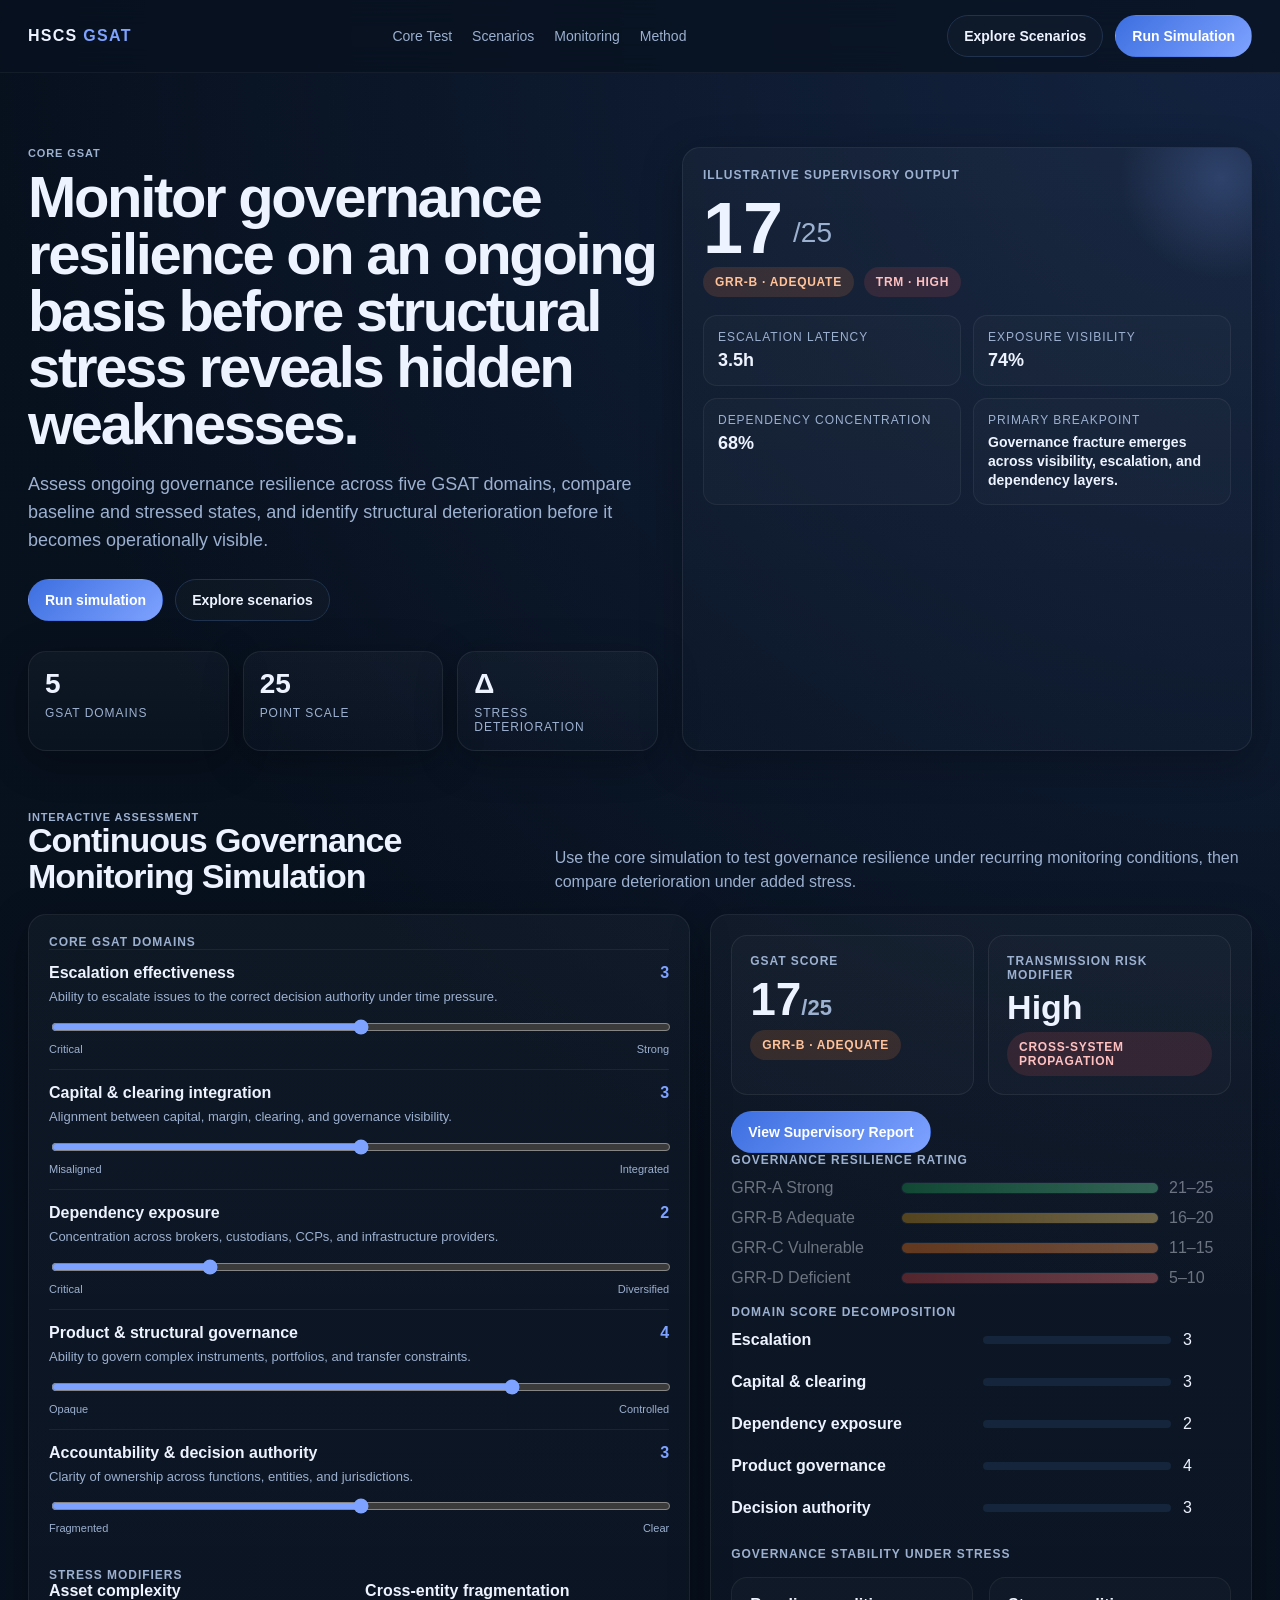
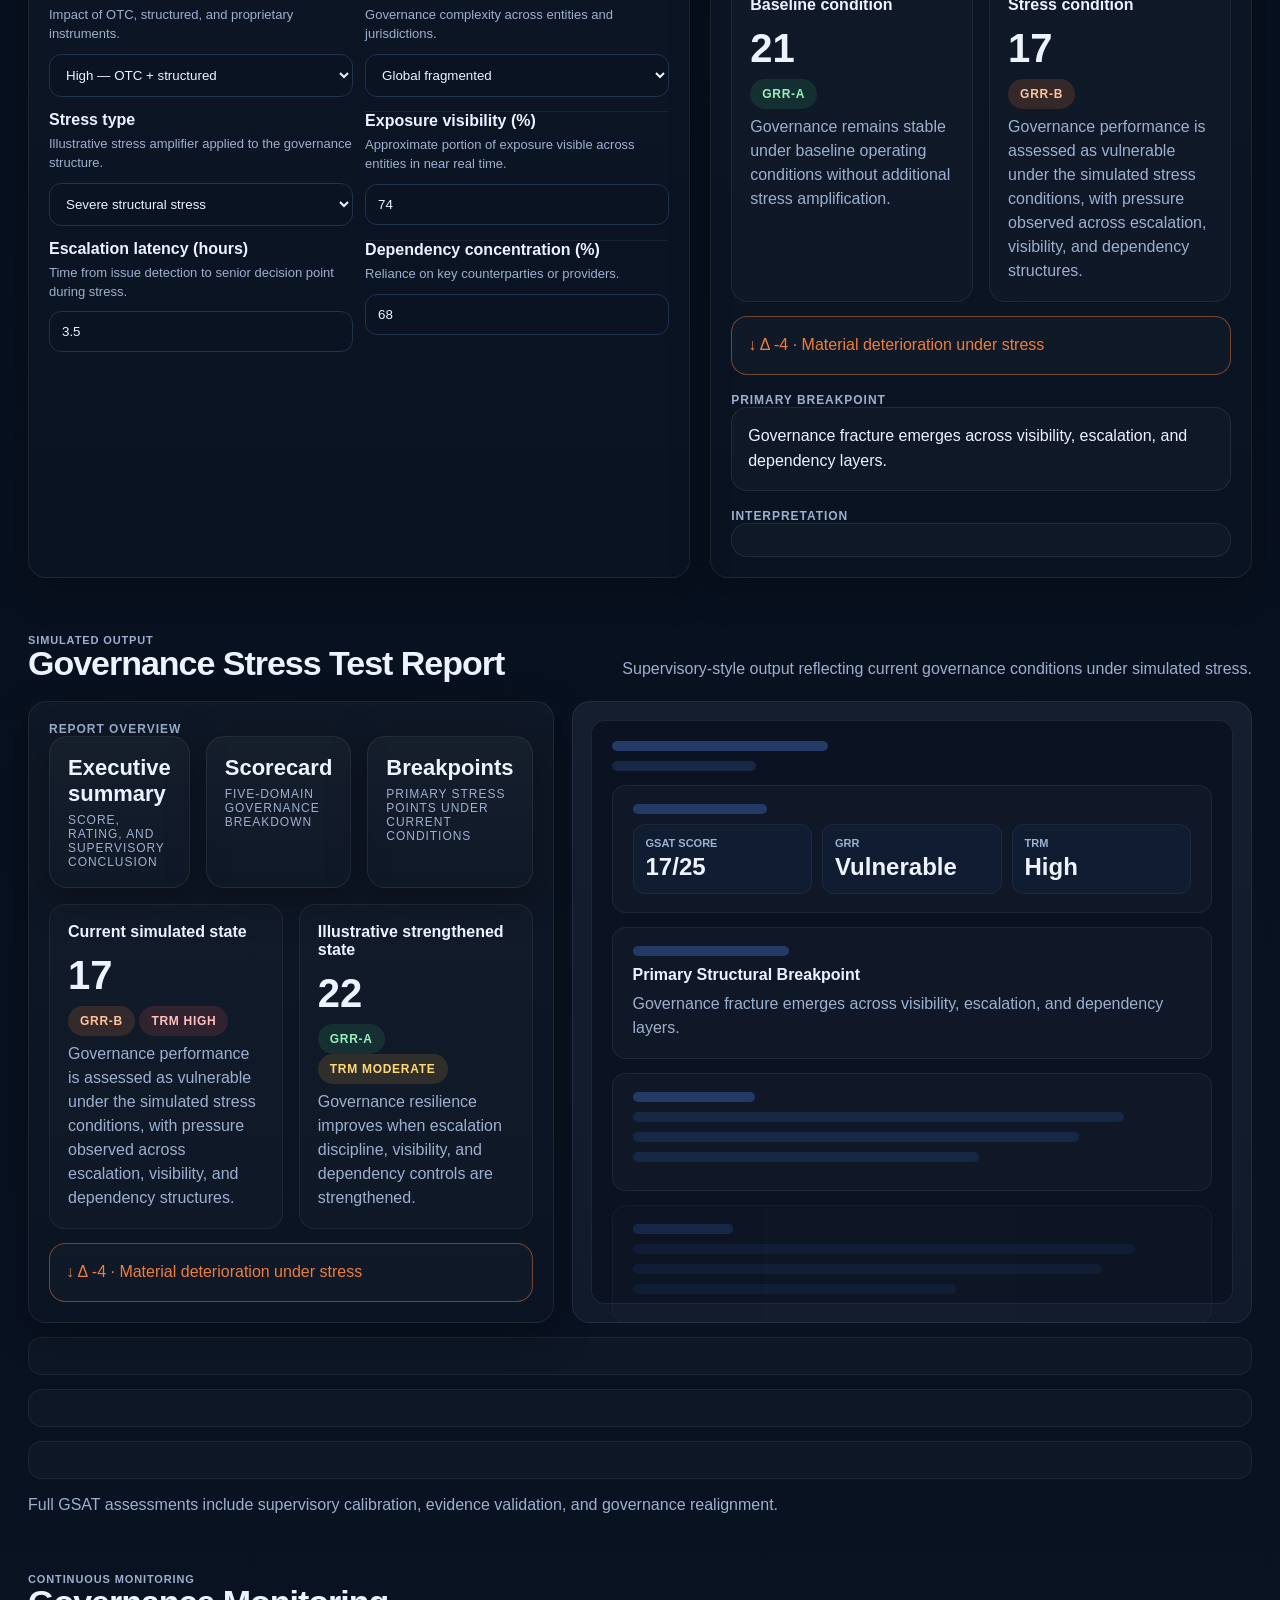
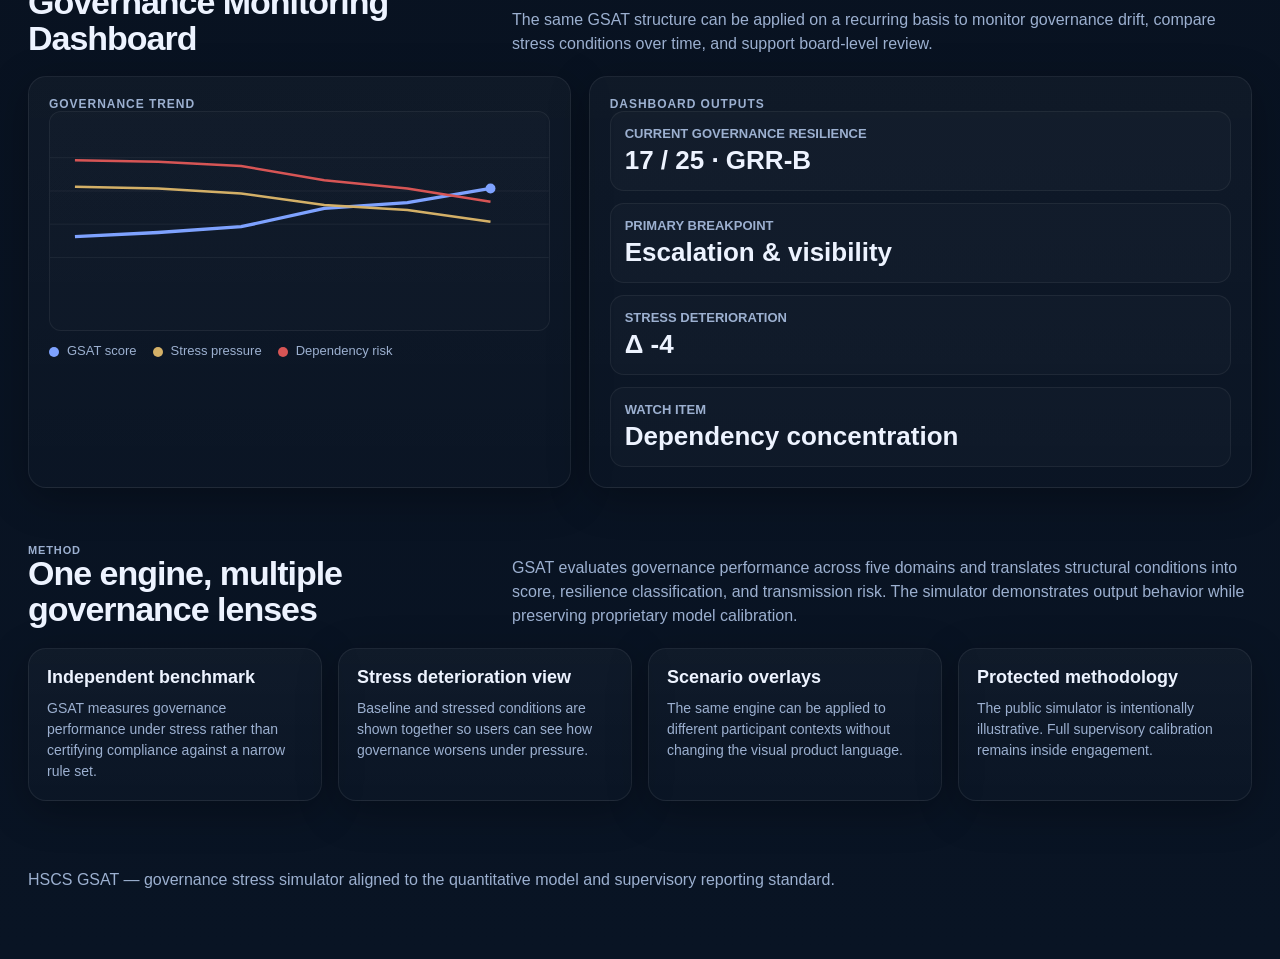
==== commit 53bac1bd: "Update index.html" ====
--- a/index.html
+++ b/index.html
@@ -96,6 +96,9 @@
           <div class="score-box"><div class="label">GSAT score</div><div class="big"><span id="scoreOut">17</span><span class="score-denom">/25</span></div><div id="grrPill" class="pill orange">GRR-B · Adequate</div></div>
           <div class="score-box"><div class="label">Transmission risk modifier</div><div class="big small" id="trmOut">High</div><div id="trmPill" class="pill red">Cross-system propagation</div></div>
         </div>
+        <div class="report-cta" style="margin-top:14px">
+          <button class="btn primary" type="button" onclick="openReportView()">View Supervisory Report</button>
+        </div>
 
         <div class="subhead">Governance resilience rating</div>
         <div class="band" id="bandA"><div>GRR-A Strong</div><div class="track"><span class="green-fill"></span></div><div>21–25</div></div>
@@ -120,38 +123,7 @@
         <div class="subhead" style="margin-top:18px">Primary breakpoint</div>
         <div class="callout" id="breakpointBox">Governance fracture emerges across visibility, escalation, and dependency layers.</div>
         <div class="subhead" style="margin-top:18px">Interpretation</div>
-        
-<div class="report-metrics">
-  <div class="metric"><div class="label">GSAT</div><div class="value" id="metricGSAT">17</div></div>
-  <div class="metric"><div class="label">GRR</div><div class="value" id="metricGRR">C</div></div>
-  <div class="metric"><div class="label">TRM</div><div class="value" id="metricTRM">High</div></div>
-  <div class="metric"><div class="label">Δ Stress</div><div class="value" id="metricDelta">-4</div></div>
-</div>
-<div class="snapshot-card">
-  <div class="snapshot-head">
-    <div class="eyebrow">Assessment Snapshot</div>
-    <h3>Supervisory View</h3>
-  </div>
-  <div class="snapshot-grid">
-    <div class="snapshot-item"><div class="label">GSAT</div><div class="value" id="snapshotGSAT">17/25</div></div>
-    <div class="snapshot-item"><div class="label">GRR</div><div class="value" id="snapshotGRR">Vulnerable</div></div>
-    <div class="snapshot-item"><div class="label">TRM</div><div class="value" id="snapshotTRM">High</div></div>
-    <div class="snapshot-item"><div class="label">Latency</div><div class="value" id="snapshotLatency">4.5h</div></div>
-    <div class="snapshot-item"><div class="label">Visibility</div><div class="value" id="snapshotVisibility">T+1</div></div>
-    <div class="snapshot-item"><div class="label">Dependency</div><div class="value" id="snapshotDependency">68%</div></div>
-  </div>
-  <div class="snapshot-delta" id="snapshotDelta">↓ Δ -4 · Material deterioration</div>
-</div>
-<div class="strengthened-preview">
-  <div class="eyebrow">Illustrative strengthened state</div>
-  <div class="strengthened-grid">
-    <div class="strengthened-item"><div class="label">GSAT</div><div class="value" id="targetGSAT">22/25</div></div>
-    <div class="strengthened-item"><div class="label">GRR</div><div class="value" id="targetGRR">GRR-A</div></div>
-    <div class="strengthened-item"><div class="label">TRM</div><div class="value" id="targetTRM">Moderate</div></div>
-  </div>
-</div>
-
-<div class="callout" id="interpretation"></div>
+        <div class="callout" id="interpretation"></div>
       </div>
     </div>
   </div>
@@ -229,7 +201,7 @@
     <div class="monitor-grid">
       <div class="panel trend-card">
         <div class="subhead">Governance trend</div>
-        <div id="trendChart" class="spark trend-chart trend-adequate">
+        <div class="spark">
           <svg viewBox="0 0 600 220" preserveAspectRatio="none">
             <path d="M0 175 L600 175" stroke="rgba(255,255,255,.07)" stroke-width="1"/><path d="M0 135 L600 135" stroke="rgba(255,255,255,.07)" stroke-width="1"/><path d="M0 95 L600 95" stroke="rgba(255,255,255,.07)" stroke-width="1"/><path d="M0 55 L600 55" stroke="rgba(255,255,255,.07)" stroke-width="1"/>
             <polyline fill="none" stroke="#7ea2ff" stroke-width="4" points="30,150 130,145 230,138 330,116 430,109 530,92"/>
@@ -271,5 +243,4 @@
     </div>
   </div>
 </section>
-<footer><div class="wrap">HSCS GSAT — governance stress simulator aligned to the quantitative model and supervisory reporting standard.</div></footer><script src="scenario-intelligence.js"></script>
-<script src="app.js"></script></body></html>
+<footer><div class="wrap">HSCS GSAT — governance stress simulator aligned to the quantitative model and supervisory reporting standard.</div></footer><script src="app.js"></script></body></html>
--- a/styles.css
+++ b/styles.css
@@ -256,109 +256,3 @@
 @media (max-width: 640px) {
   .report-metrics, .snapshot-grid, .strengthened-grid { grid-template-columns: 1fr; }
 }
-
-
-/* ==========================================================================
-   ISRE Layout Replace Styles
-   ========================================================================== */
-
-.snapshot-card,
-.report-sheet,
-.strengthened-preview {
-  padding: 24px;
-  border-radius: 16px;
-  background: rgba(255,255,255,0.03);
-  border: 1px solid rgba(255,255,255,0.08);
-}
-
-.snapshot-grid,
-.report-metrics,
-.strengthened-grid {
-  display: grid;
-  gap: 12px;
-}
-
-.snapshot-grid {
-  grid-template-columns: repeat(3, 1fr);
-  margin-top: 18px;
-}
-
-.report-metrics {
-  grid-template-columns: repeat(4,1fr);
-  margin: 16px 0 18px;
-}
-
-.snapshot-item,
-.metric,
-.strengthened-item {
-  padding: 12px;
-  border-radius: 12px;
-  background: rgba(255,255,255,0.025);
-  border: 1px solid rgba(255,255,255,0.05);
-}
-
-.snapshot-item .label,
-.metric .label,
-.strengthened-item .label {
-  font-size: 10px;
-  text-transform: uppercase;
-  letter-spacing: .08em;
-  color: var(--muted);
-  font-weight: 700;
-}
-
-.snapshot-item .value,
-.metric .value,
-.strengthened-item .value {
-  margin-top: 4px;
-  font-size: 18px;
-  font-weight: 800;
-}
-
-.snapshot-delta {
-  margin-top: 16px;
-  font-weight: 700;
-}
-
-.report-section {
-  display: grid;
-  gap: 18px;
-}
-
-.report-block {
-  padding: 18px 20px;
-  border-radius: 14px;
-  background: rgba(255,255,255,0.025);
-  border: 1px solid rgba(255,255,255,0.06);
-}
-
-.report-block.highlight {
-  background: rgba(80,120,255,0.08);
-  border-color: rgba(120,150,255,0.25);
-}
-
-.report-block p {
-  margin: 6px 0 0;
-  line-height: 1.5;
-  color: var(--text);
-}
-
-.report-header .report-title {
-  font-size: 24px;
-  font-weight: 800;
-  letter-spacing: -0.02em;
-}
-
-.report-header .report-sub {
-  margin-top: 4px;
-  color: var(--muted);
-  font-size: 13px;
-}
-
-@media (max-width: 640px) {
-  .snapshot-grid,
-  .report-metrics,
-  .strengthened-grid {
-    grid-template-columns: 1fr;
-  }
-}
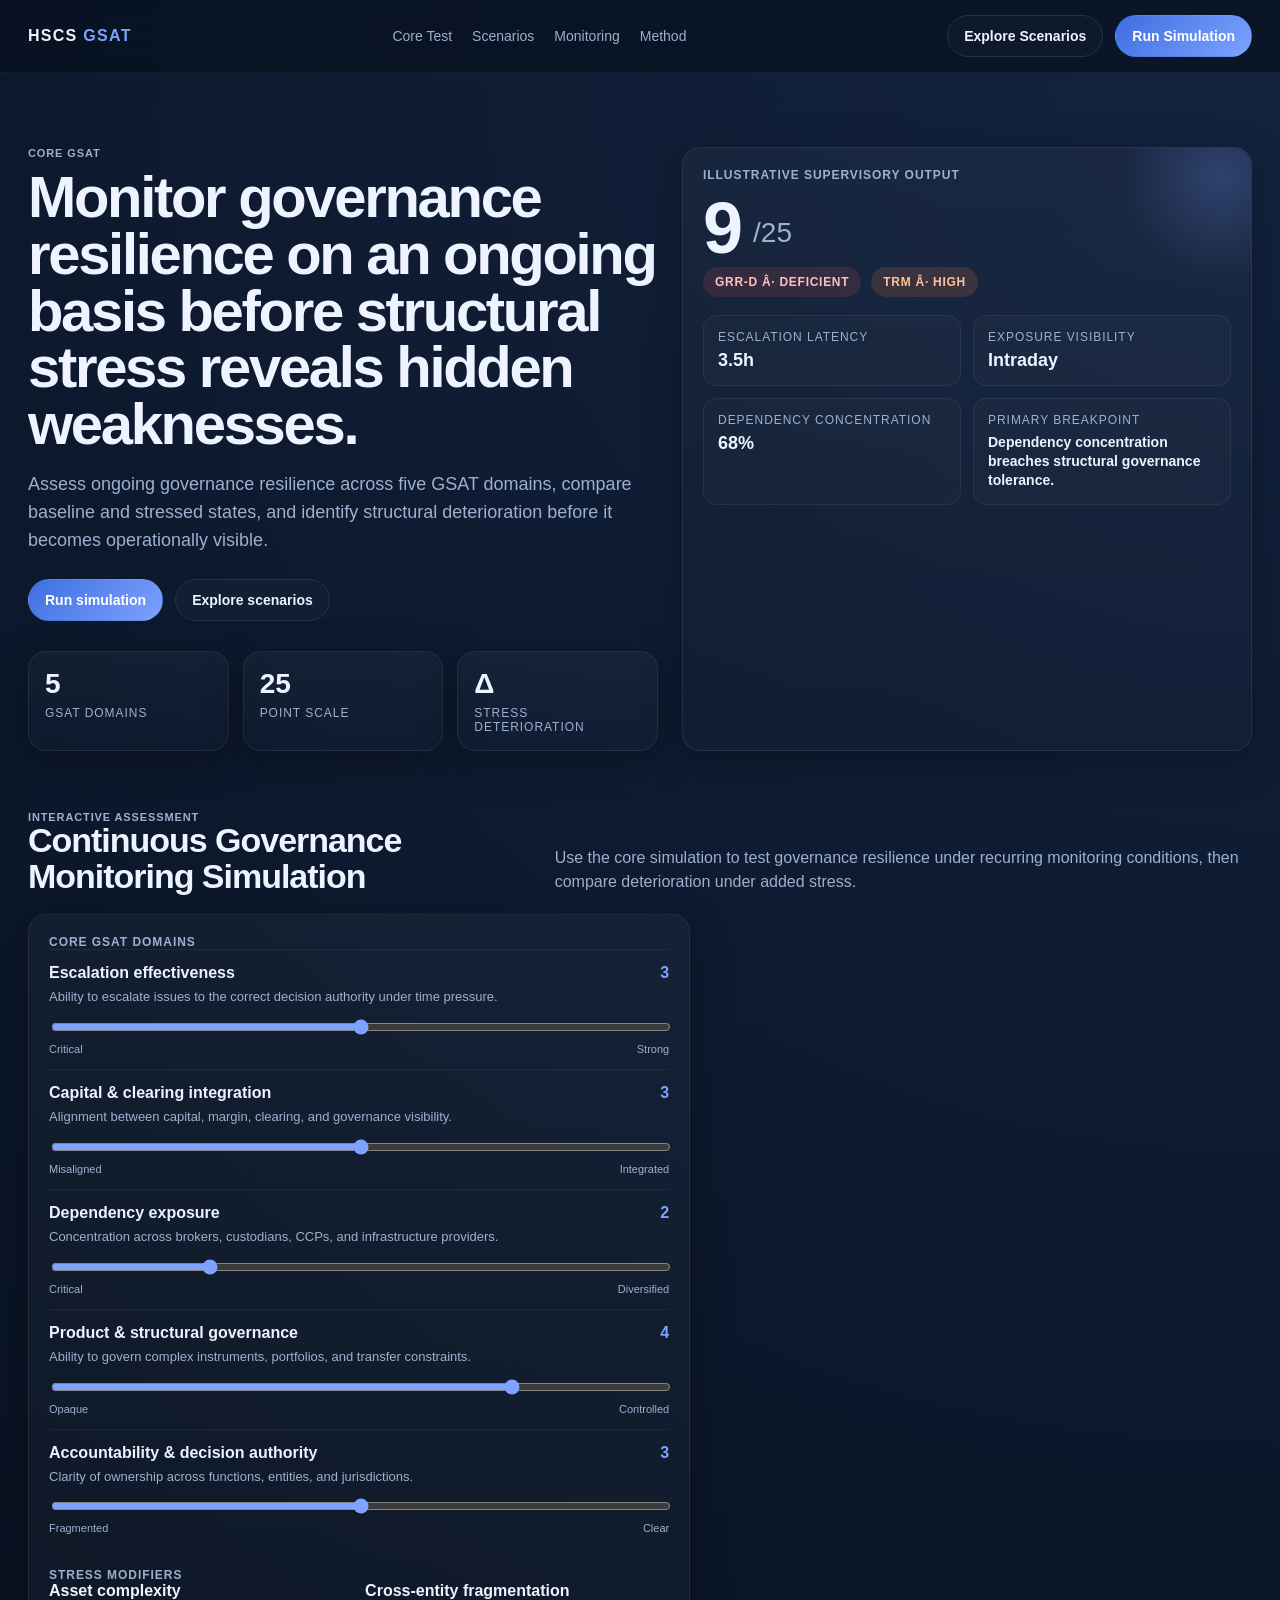
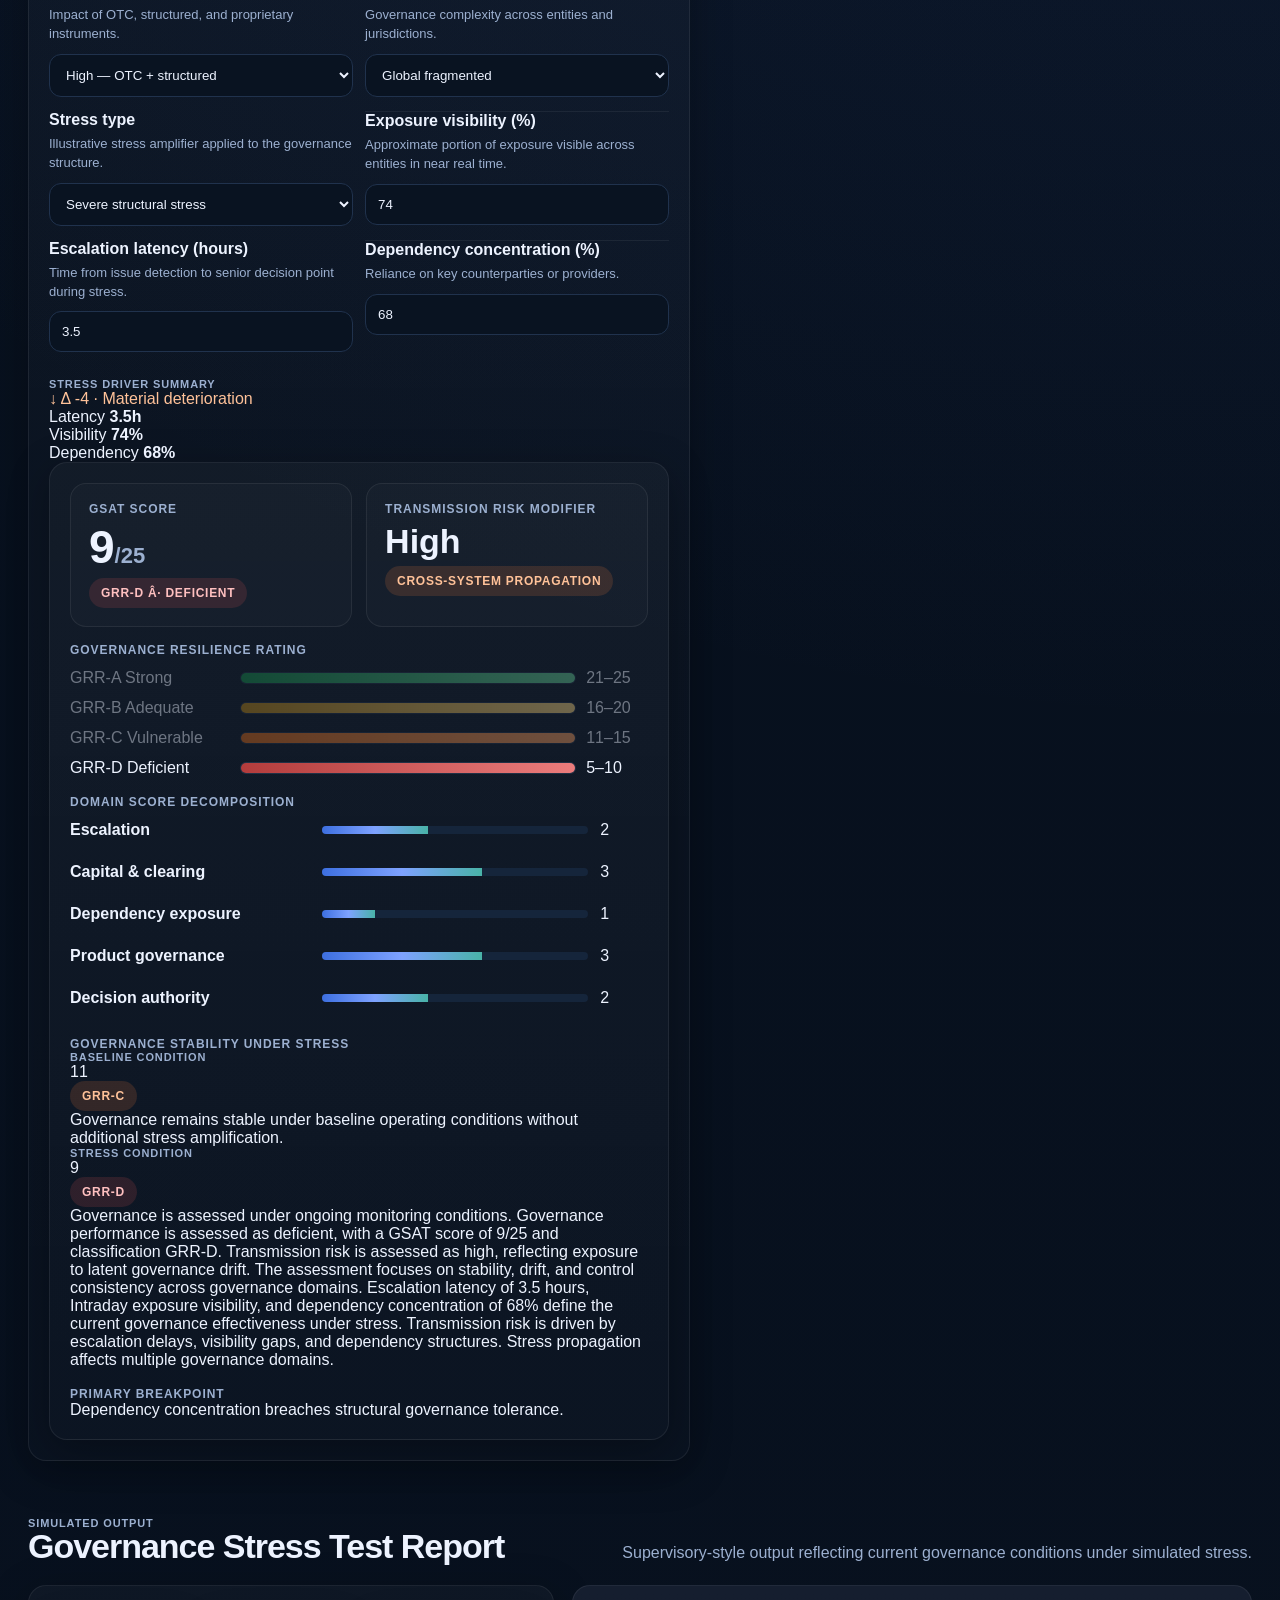
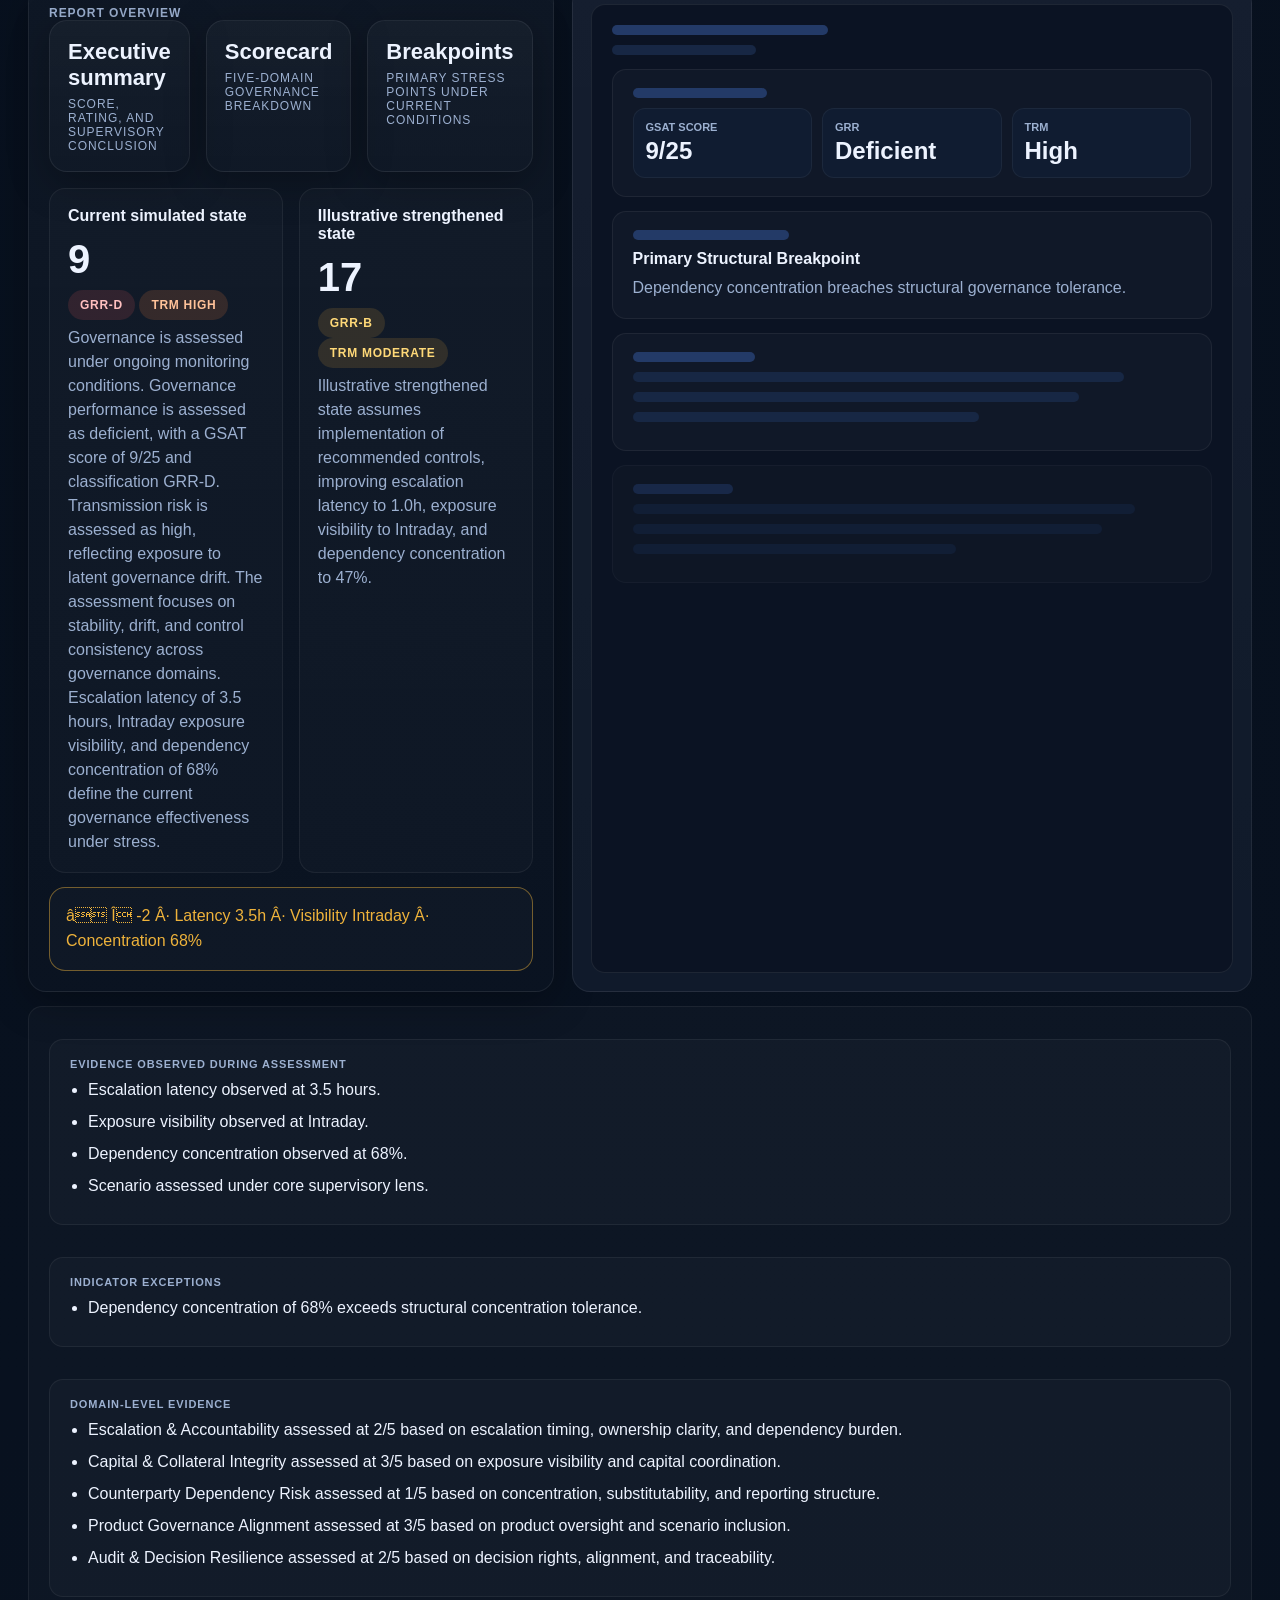
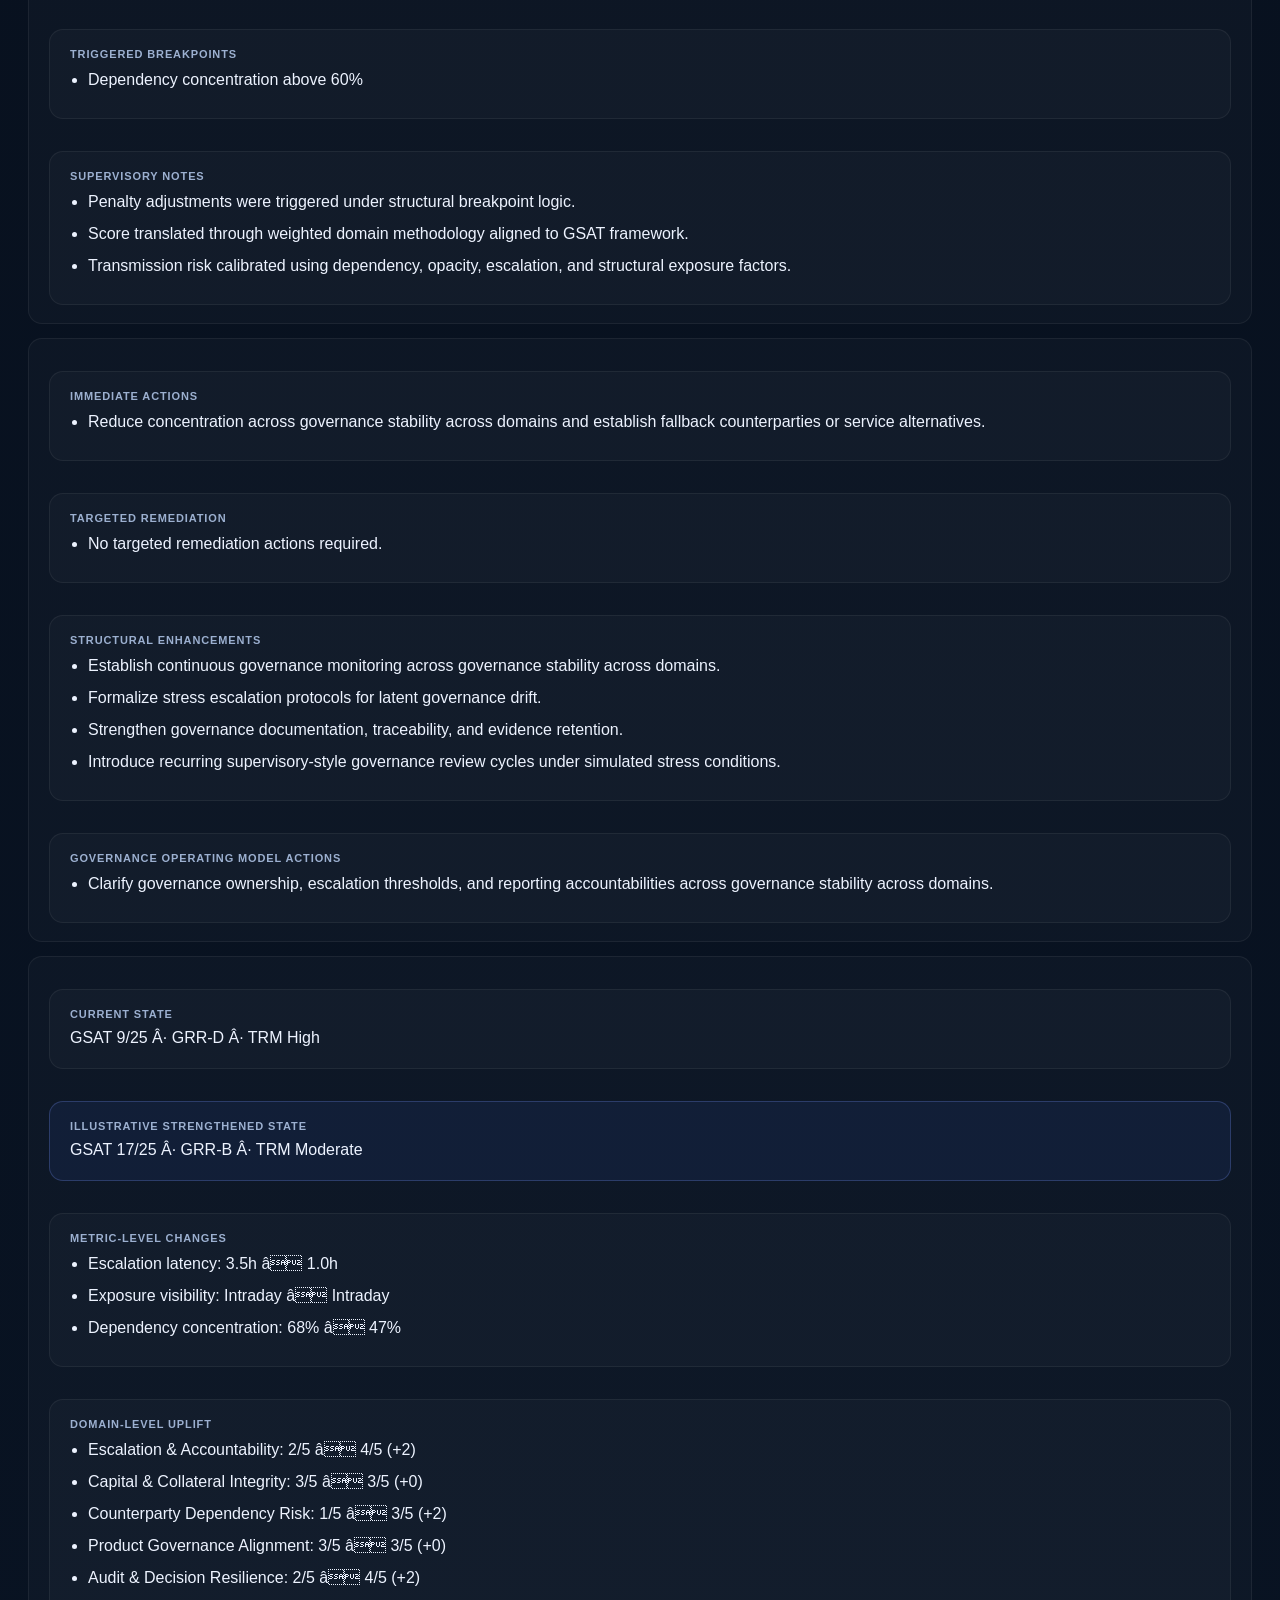
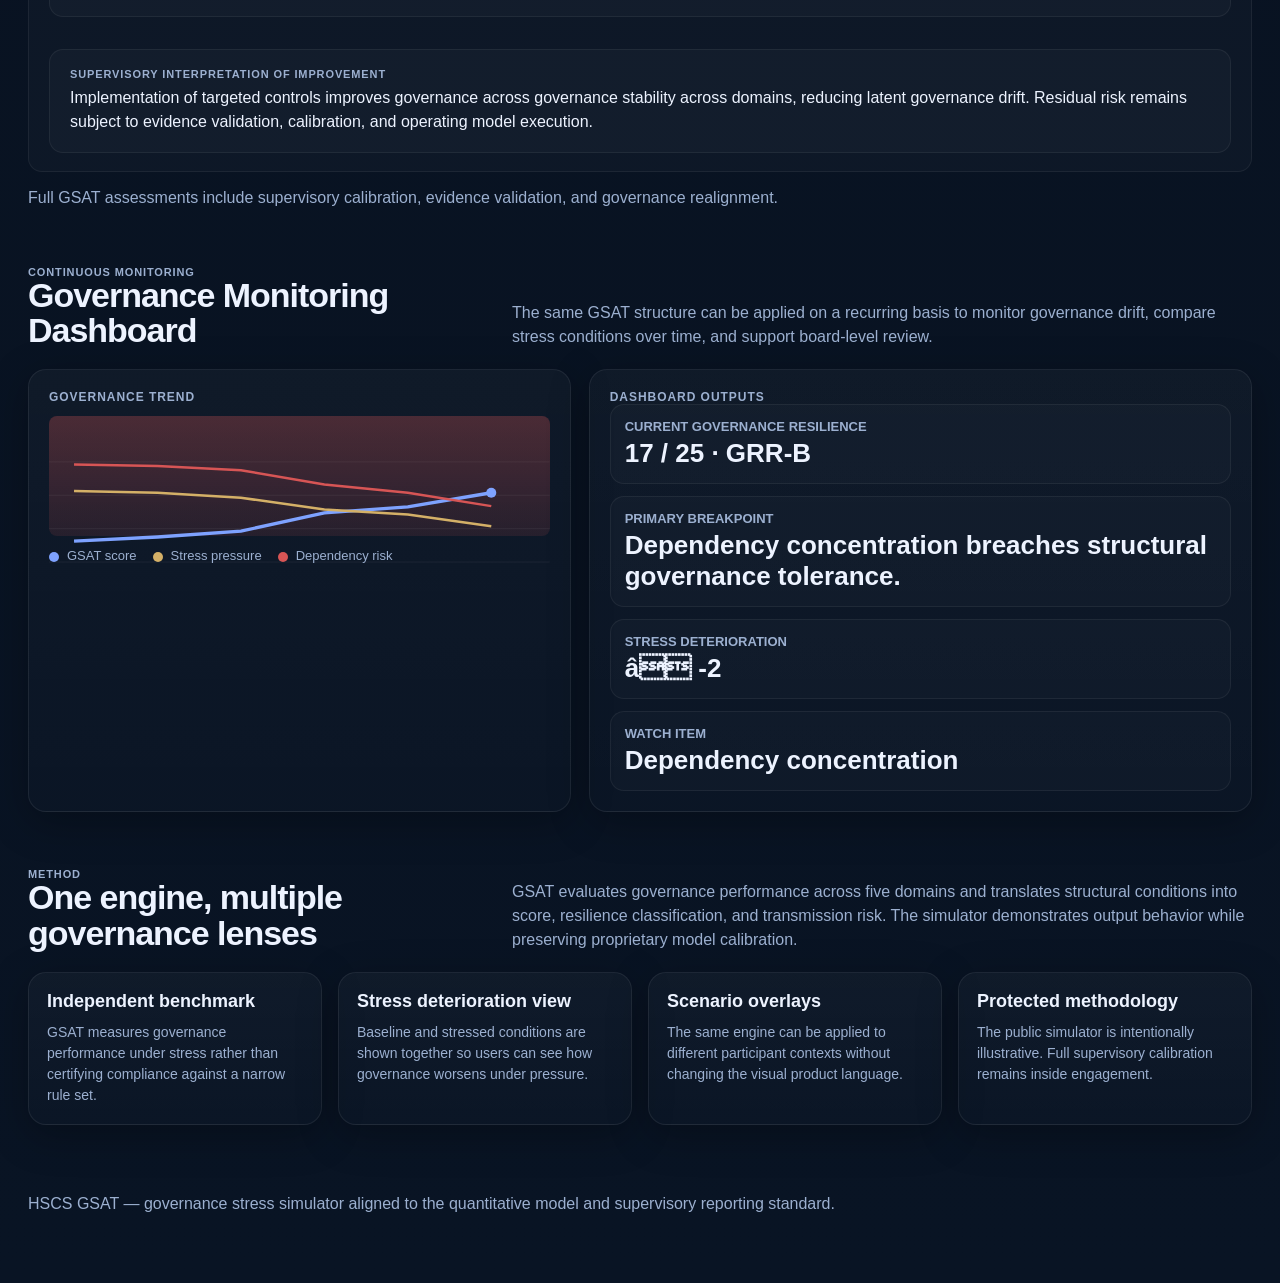
==== commit 800fb065: "Update index.html" ====
--- a/index.html
+++ b/index.html
@@ -88,6 +88,25 @@
         <div class="row-2">
           <div class="field" style="padding-top:0"><div class="field-top"><label for="latency">Escalation latency (hours)</label></div><div class="desc">Time from issue detection to senior decision point during stress.</div><input id="latency" type="number" min="0" max="72" step="0.5" value="3.5" /></div>
           <div class="field" style="padding-top:0"><div class="field-top"><label for="dependencyPct">Dependency concentration (%)</label></div><div class="desc">Reliance on key counterparties or providers.</div><input id="dependencyPct" type="number" min="0" max="100" step="1" value="68" /></div>
+        
+        <div class="delta-driver-card" id="deltaDriverCard">
+          <div class="eyebrow">Stress Driver Summary</div>
+          <div class="delta-main delta-material" id="deltaMain">↓ Δ -4 · Material deterioration</div>
+
+          <div class="delta-driver-line">
+            <span>Latency</span>
+            <strong id="deltaLatency">3.5h</strong>
+          </div>
+
+          <div class="delta-driver-line">
+            <span>Visibility</span>
+            <strong id="deltaVisibility">74%</strong>
+          </div>
+
+          <div class="delta-driver-line">
+            <span>Dependency</span>
+            <strong id="deltaDependency">68%</strong>
+          </div>
         </div>
       </div>
 
@@ -95,9 +114,6 @@
         <div class="score-top">
           <div class="score-box"><div class="label">GSAT score</div><div class="big"><span id="scoreOut">17</span><span class="score-denom">/25</span></div><div id="grrPill" class="pill orange">GRR-B · Adequate</div></div>
           <div class="score-box"><div class="label">Transmission risk modifier</div><div class="big small" id="trmOut">High</div><div id="trmPill" class="pill red">Cross-system propagation</div></div>
-        </div>
-        <div class="report-cta" style="margin-top:14px">
-          <button class="btn primary" type="button" onclick="openReportView()">View Supervisory Report</button>
         </div>
 
         <div class="subhead">Governance resilience rating</div>
@@ -113,17 +129,46 @@
         <div class="domain"><div class="domain-top"><div class="name">Product governance</div><div class="small-track"><span id="barPrd"></span></div><div id="barPrdT">4</div></div></div>
         <div class="domain"><div class="domain-top"><div class="name">Decision authority</div><div class="small-track"><span id="barDec"></span></div><div id="barDecT">3</div></div></div>
 
+        
         <div class="subhead" style="margin-top:18px">Governance stability under stress</div>
-        <div class="comparison">
-          <div class="compare-card"><h4>Baseline condition</h4><div class="big" id="baselineScore">21</div><div style="margin:8px 0 6px"><span class="pill green" id="baselineGRR">GRR-A</span></div><div style="color:var(--muted);line-height:1.5" id="baselineText">Governance remains stable under baseline operating conditions without additional stress amplification.</div></div>
-          <div class="compare-card"><h4>Stress condition</h4><div class="big" id="stressScore">17</div><div style="margin:8px 0 6px"><span class="pill orange" id="stressGRR">GRR-B</span></div><div style="color:var(--muted);line-height:1.5" id="stressText">Governance performance is assessed as vulnerable under the simulated stress conditions, with pressure observed across escalation, visibility, and dependency structures.</div></div>
-        </div>
-
-        <div class="callout delta-material" id="deltaCallout" style="margin-top:14px">↓ Δ -4 · Material deterioration under stress</div>
+
+        <div class="state-comparison-grid">
+
+          <div class="state-stack">
+            <div class="state-card">
+              <div class="eyebrow">Baseline Condition</div>
+              <div class="state-score-row">
+                <div class="state-score" id="baselineScore">21</div>
+                <div class="state-pill"><span class="pill green" id="baselineGRR">GRR-A</span></div>
+              </div>
+            </div>
+
+            <div class="state-text-box" id="baselineText">
+              Governance remains stable under baseline operating conditions without additional stress amplification.
+            </div>
+          </div>
+
+          <div class="state-stack">
+            <div class="state-card">
+              <div class="eyebrow">Stress Condition</div>
+              <div class="state-score-row">
+                <div class="state-score" id="stressScore">17</div>
+                <div class="state-pill"><span class="pill orange" id="stressGRR">GRR-B</span></div>
+              </div>
+            </div>
+
+            <div class="state-text-box" id="stressText">
+              Governance performance deteriorates under stress due to escalation delay, reduced visibility, and dependency concentration.
+            </div>
+          </div>
+
+        </div>
+
         <div class="subhead" style="margin-top:18px">Primary breakpoint</div>
-        <div class="callout" id="breakpointBox">Governance fracture emerges across visibility, escalation, and dependency layers.</div>
-        <div class="subhead" style="margin-top:18px">Interpretation</div>
-        <div class="callout" id="interpretation"></div>
+        <div class="breakpoint-card">
+          <div class="breakpoint-copy" id="breakpointBox">Governance fracture emerges across visibility, escalation, and dependency layers.</div>
+        </div>
+
       </div>
     </div>
   </div>
@@ -201,7 +246,7 @@
     <div class="monitor-grid">
       <div class="panel trend-card">
         <div class="subhead">Governance trend</div>
-        <div class="spark">
+        <div id="trendChart" class="spark trend-chart trend-adequate">
           <svg viewBox="0 0 600 220" preserveAspectRatio="none">
             <path d="M0 175 L600 175" stroke="rgba(255,255,255,.07)" stroke-width="1"/><path d="M0 135 L600 135" stroke="rgba(255,255,255,.07)" stroke-width="1"/><path d="M0 95 L600 95" stroke="rgba(255,255,255,.07)" stroke-width="1"/><path d="M0 55 L600 55" stroke="rgba(255,255,255,.07)" stroke-width="1"/>
             <polyline fill="none" stroke="#7ea2ff" stroke-width="4" points="30,150 130,145 230,138 330,116 430,109 530,92"/>
@@ -243,4 +288,5 @@
     </div>
   </div>
 </section>
-<footer><div class="wrap">HSCS GSAT — governance stress simulator aligned to the quantitative model and supervisory reporting standard.</div></footer><script src="app.js"></script></body></html>
+<footer><div class="wrap">HSCS GSAT — governance stress simulator aligned to the quantitative model and supervisory reporting standard.</div></footer><script src="scenario-intelligence.js"></script>
+<script src="app.js"></script></body></html>
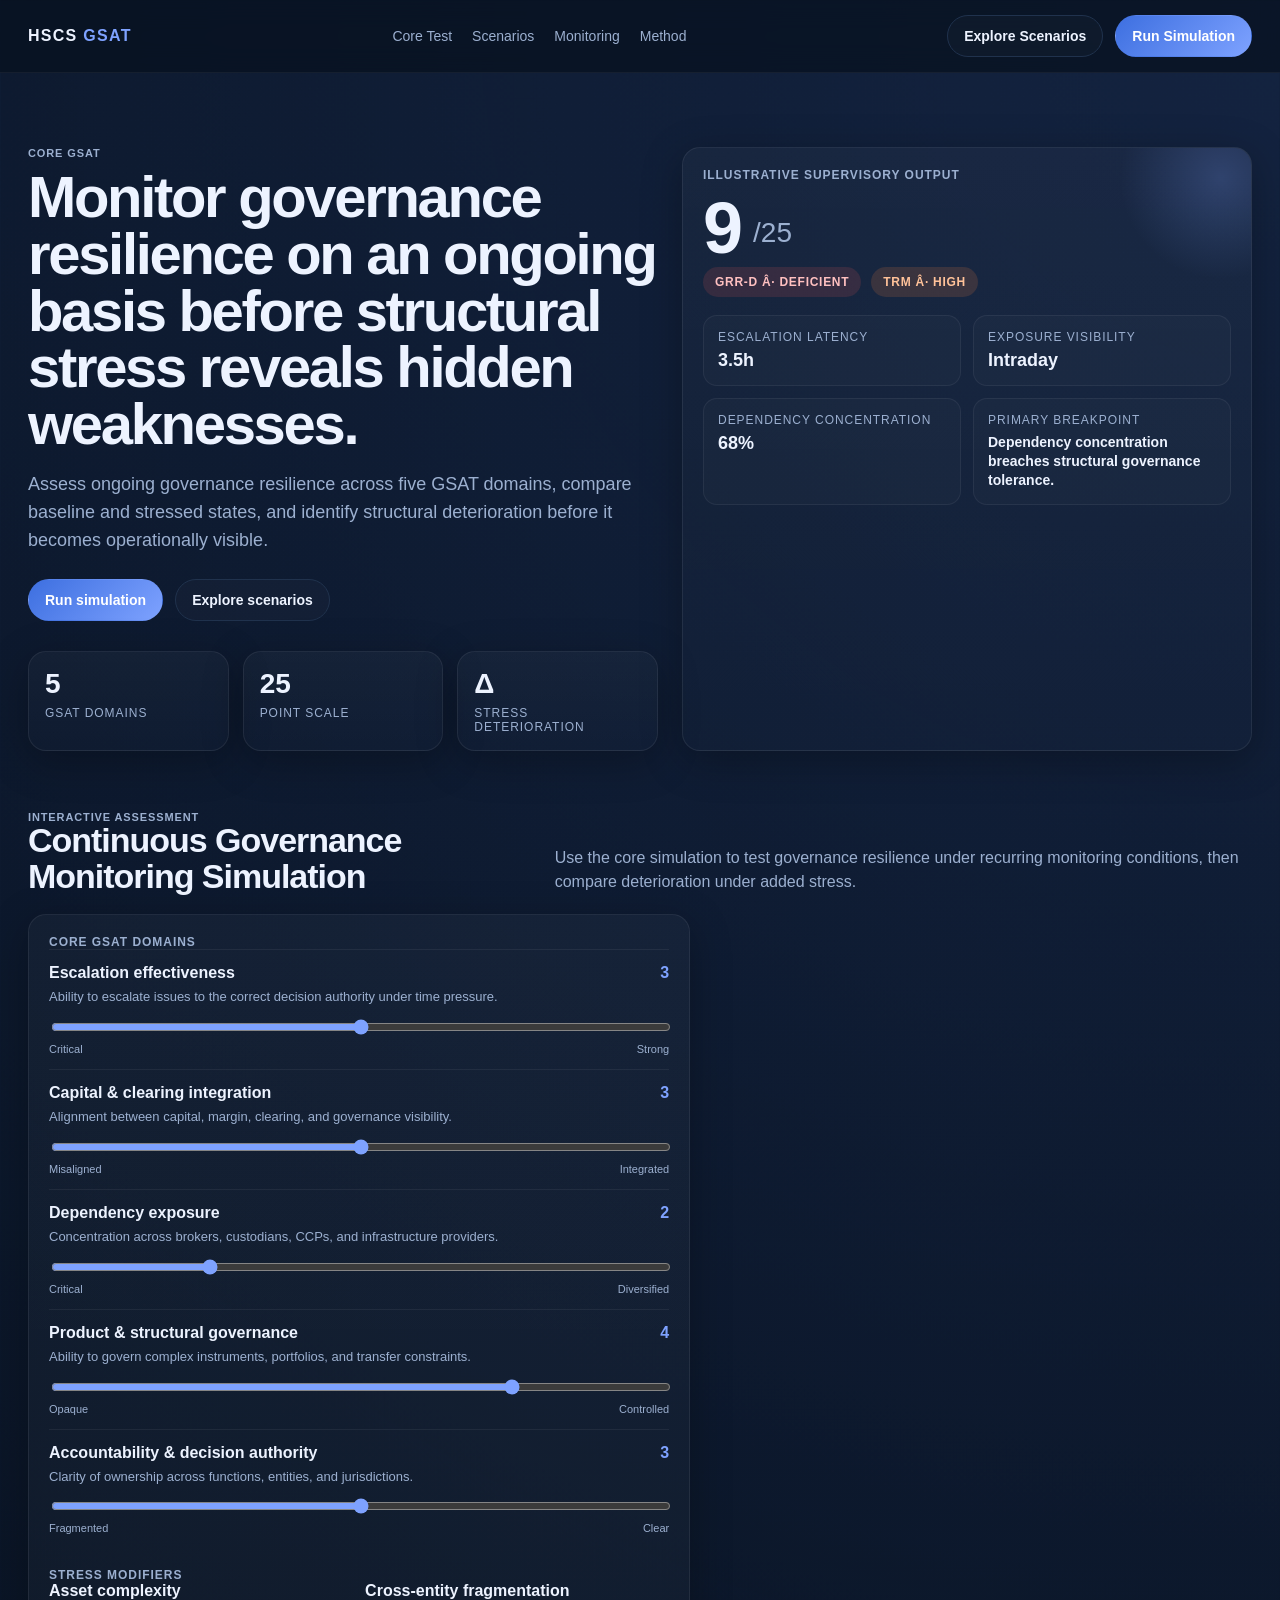
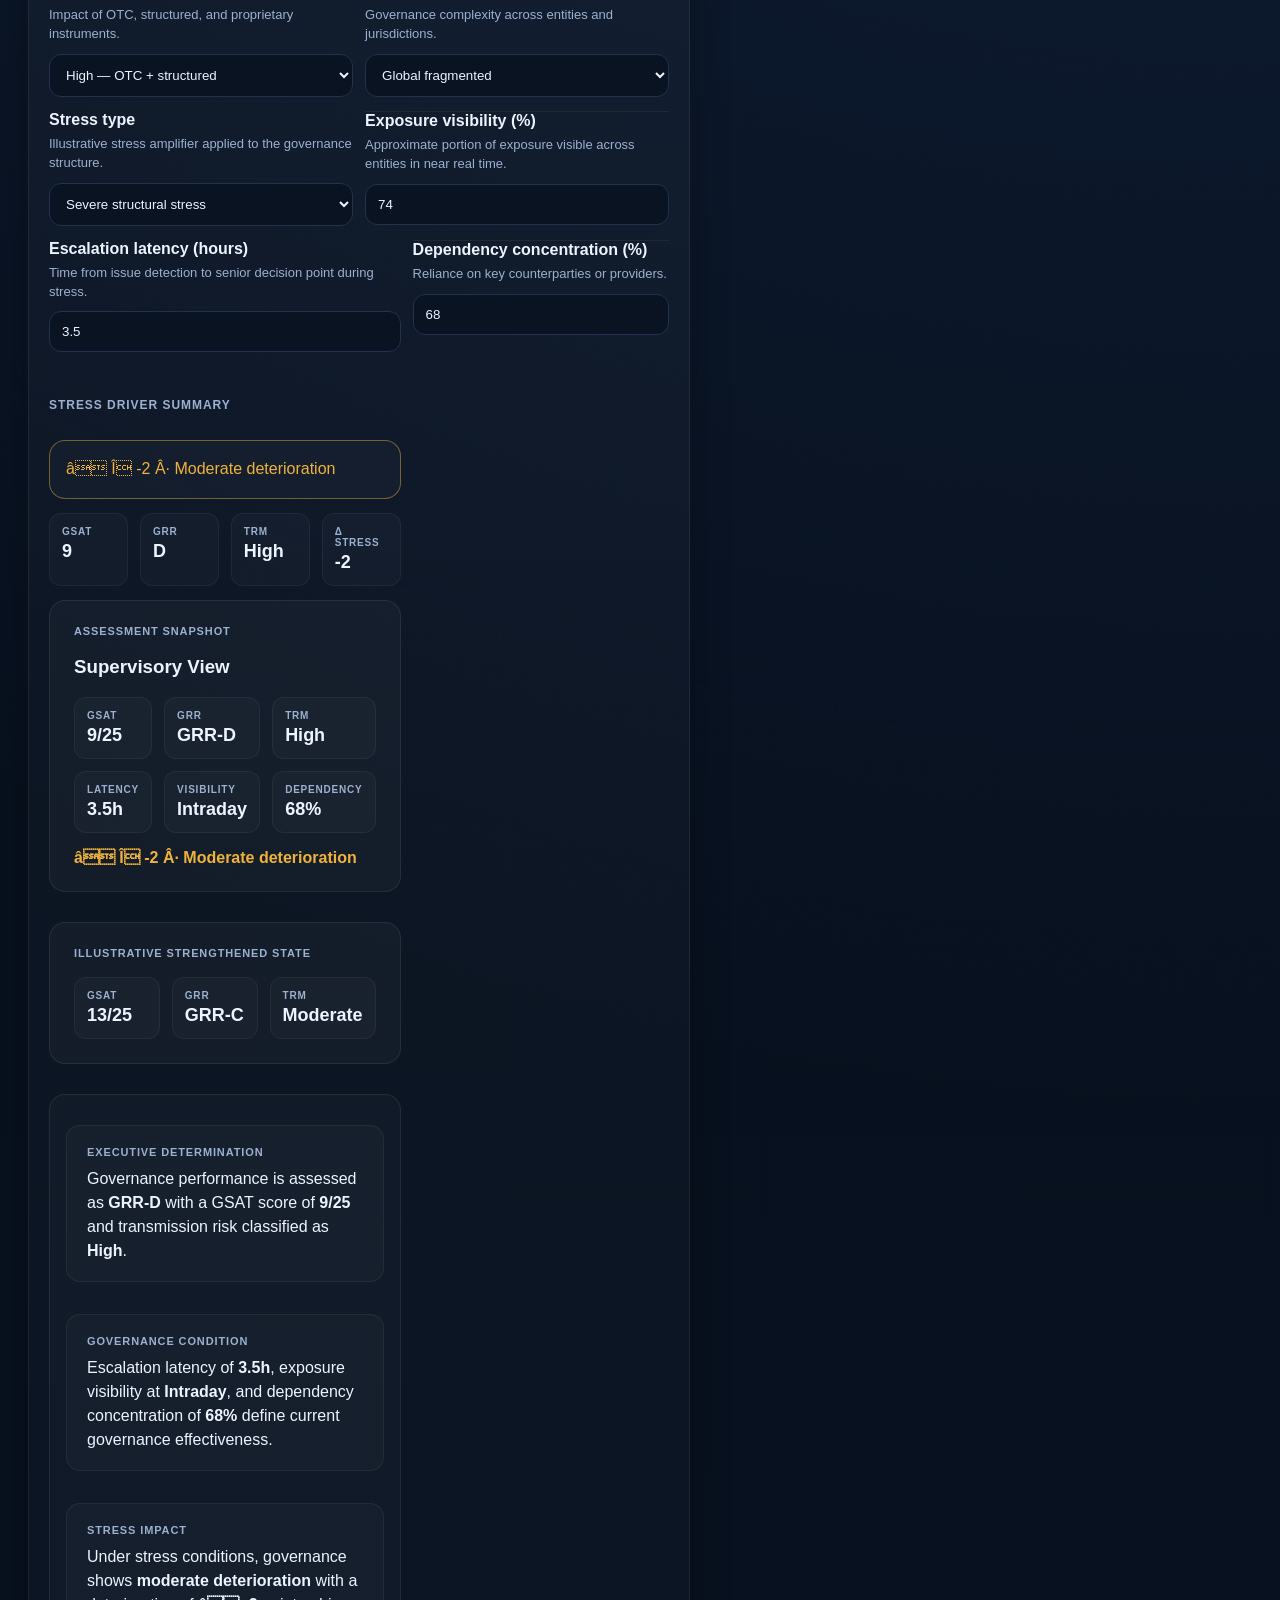
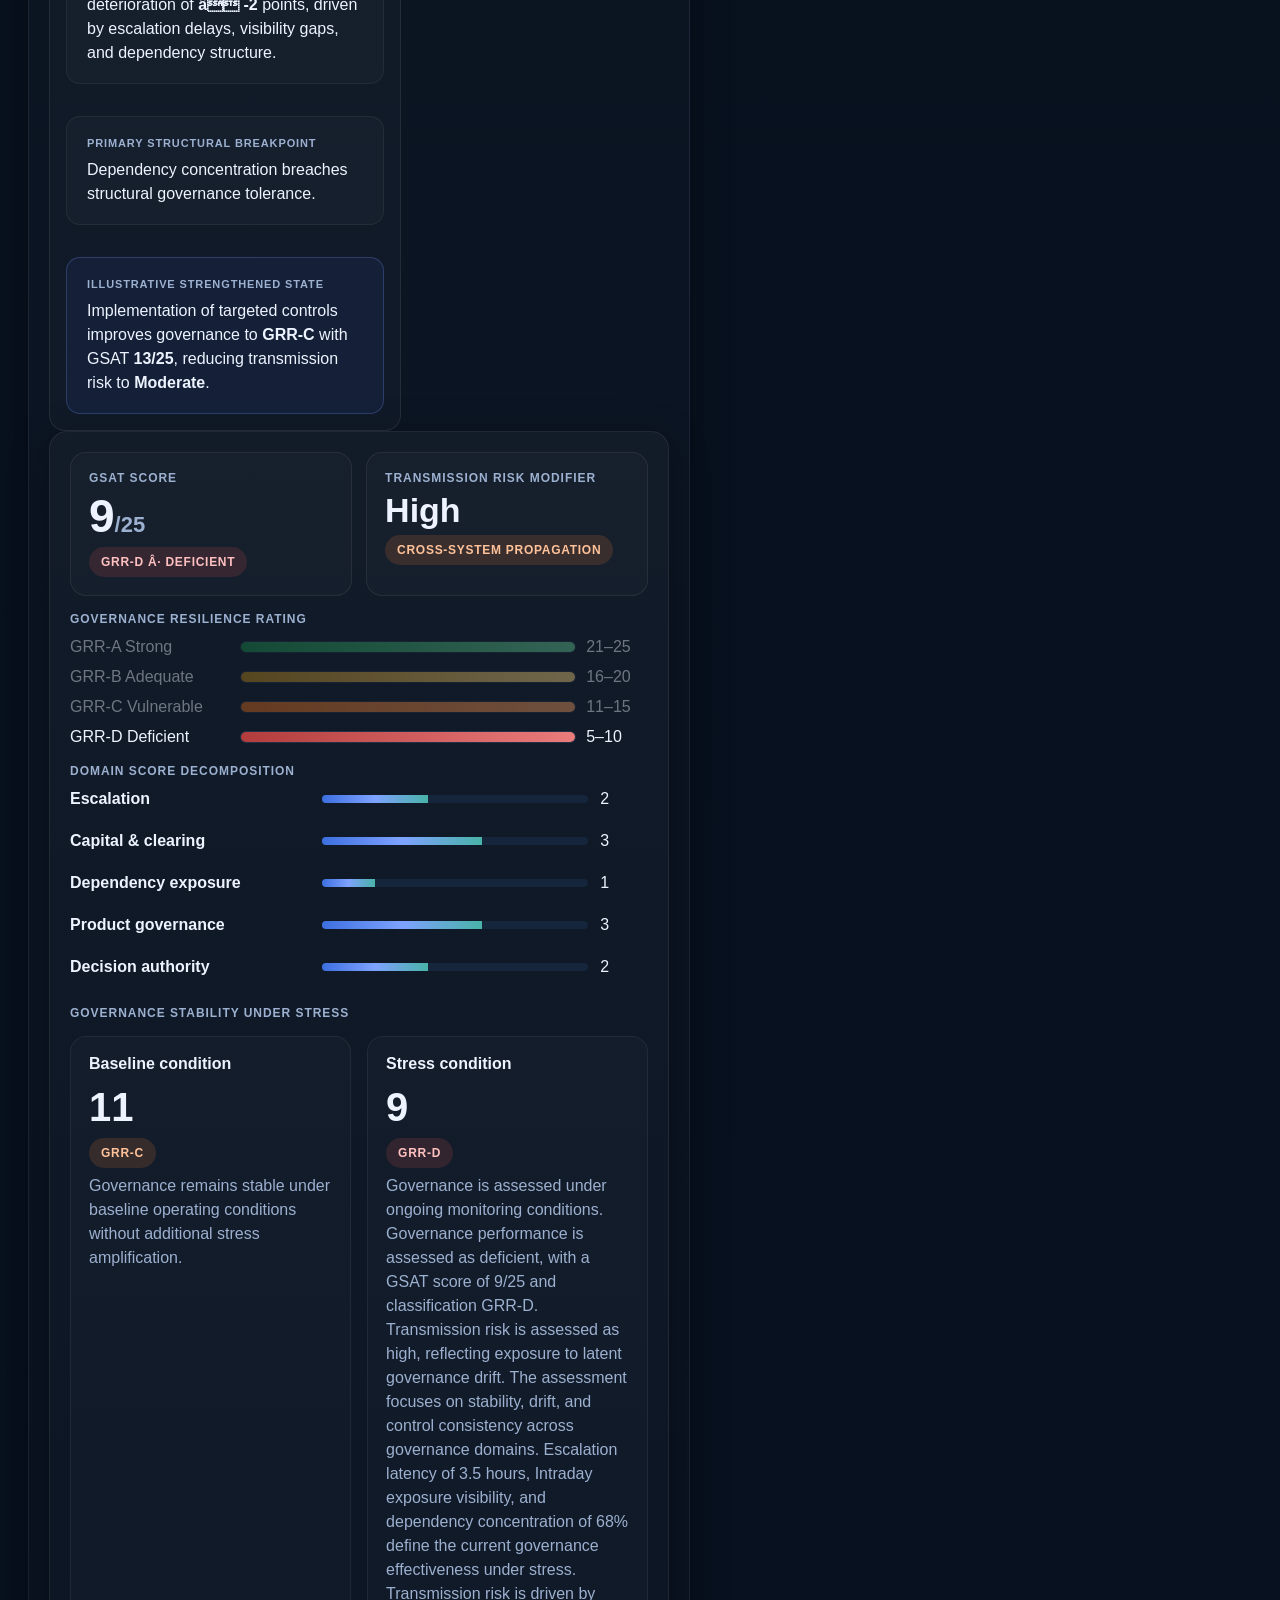
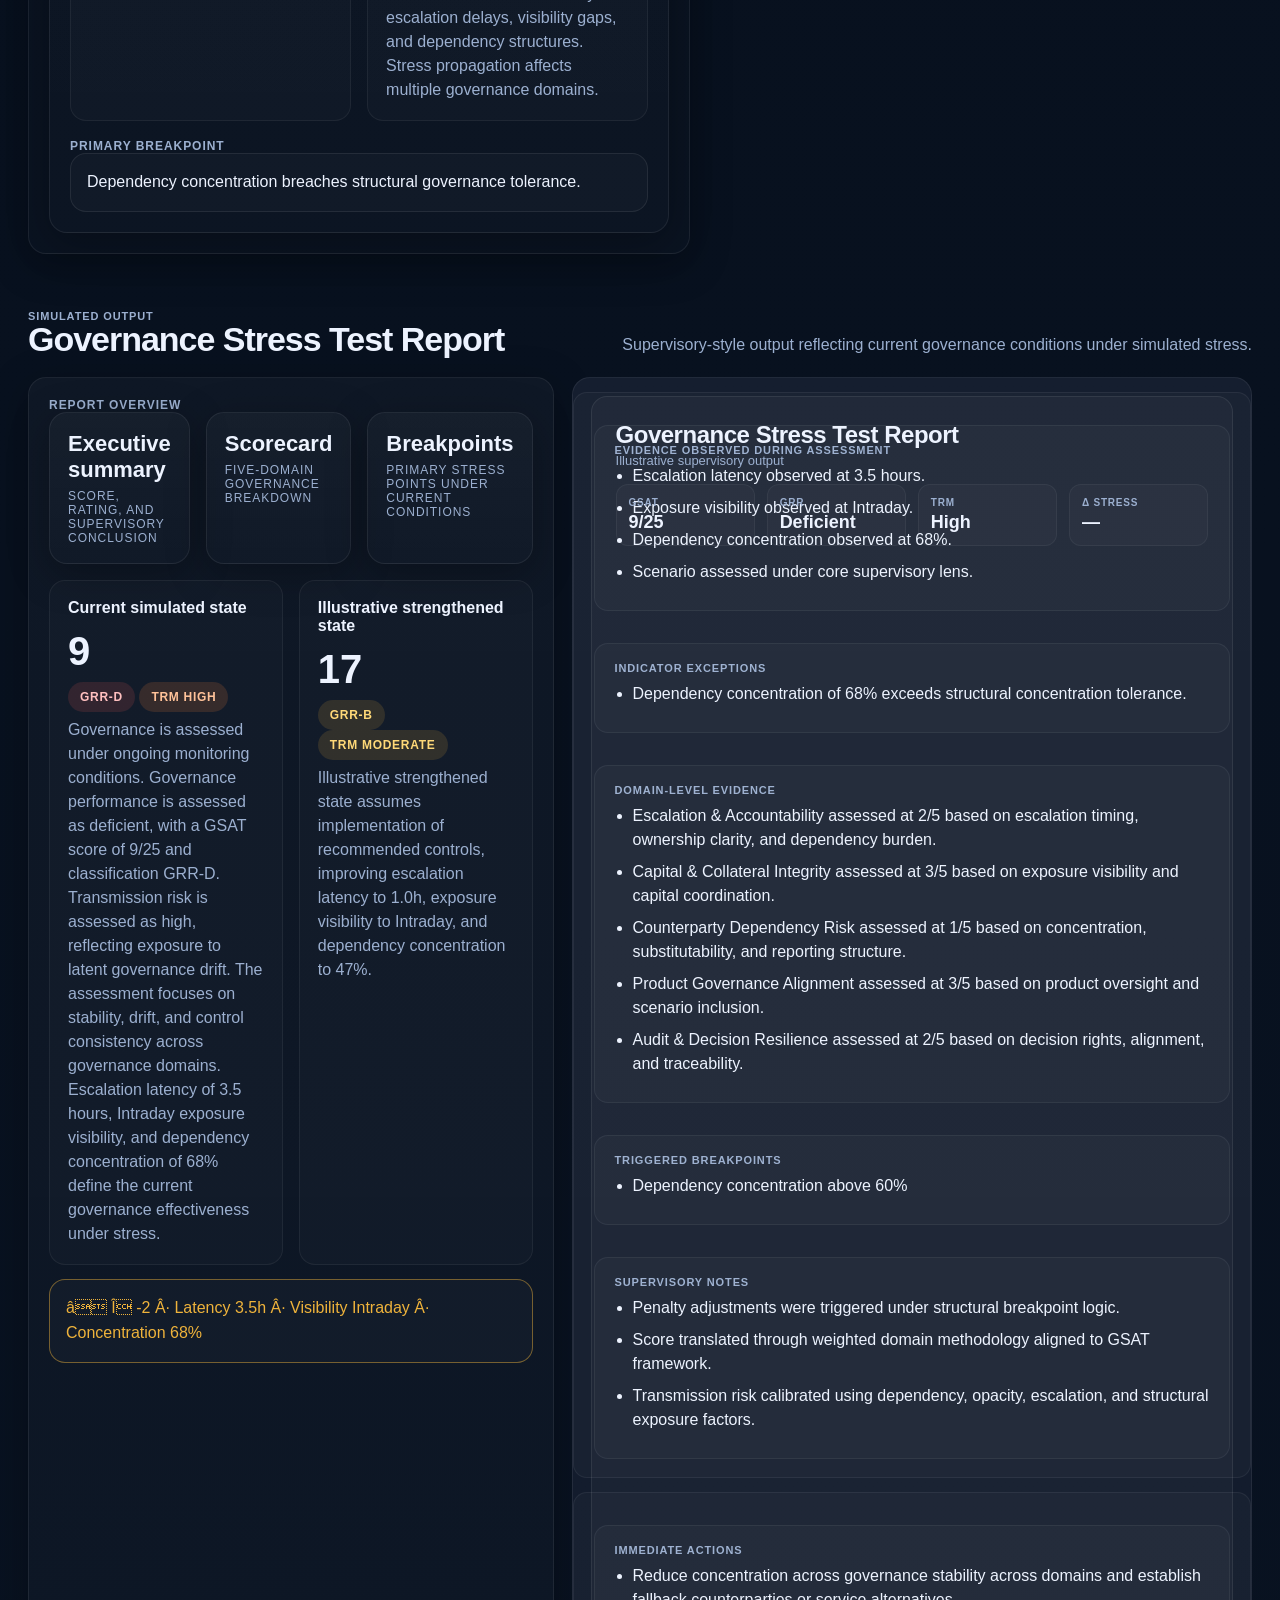
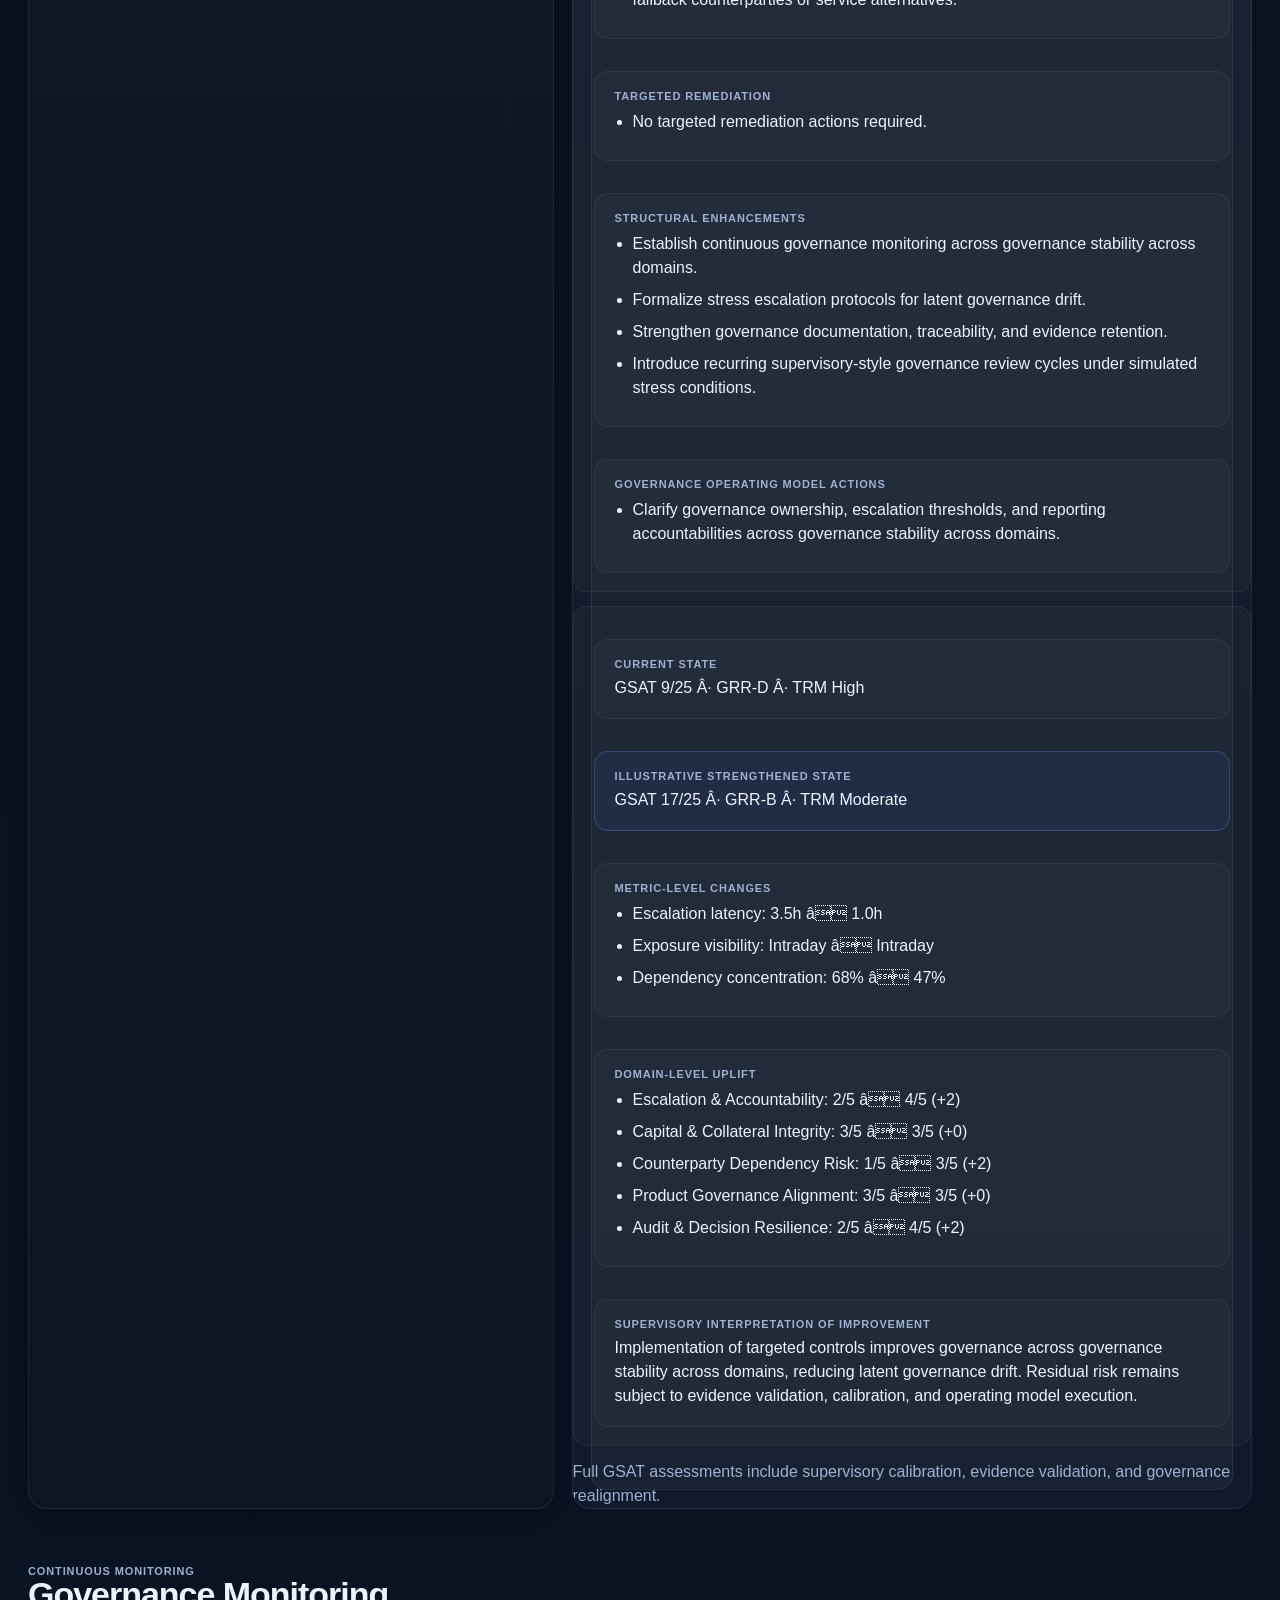
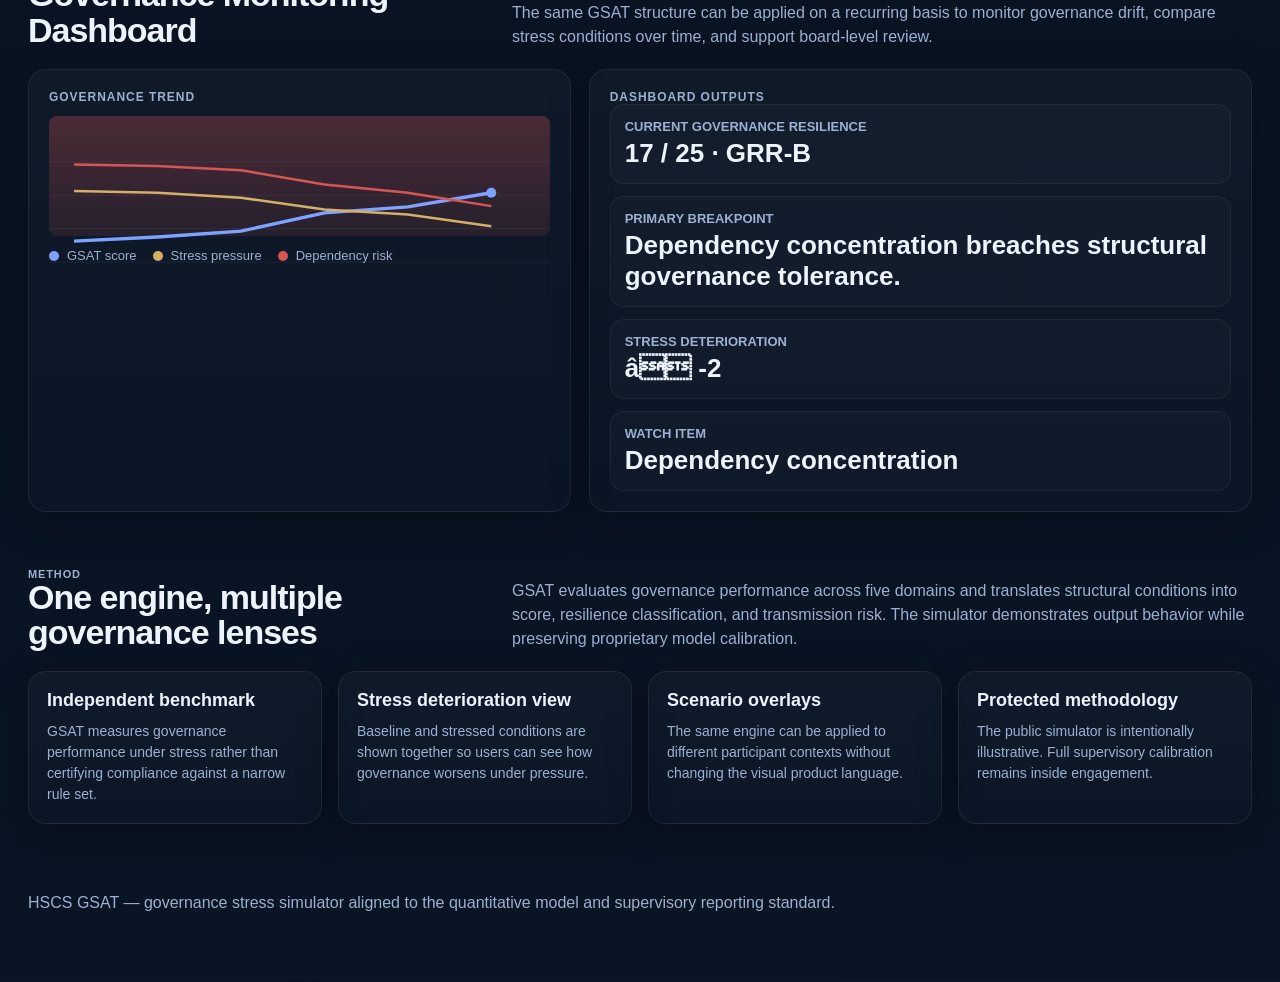
==== commit 8dbc44bb: "Update index.html" ====
--- a/index.html
+++ b/index.html
@@ -88,26 +88,44 @@
         <div class="row-2">
           <div class="field" style="padding-top:0"><div class="field-top"><label for="latency">Escalation latency (hours)</label></div><div class="desc">Time from issue detection to senior decision point during stress.</div><input id="latency" type="number" min="0" max="72" step="0.5" value="3.5" /></div>
           <div class="field" style="padding-top:0"><div class="field-top"><label for="dependencyPct">Dependency concentration (%)</label></div><div class="desc">Reliance on key counterparties or providers.</div><input id="dependencyPct" type="number" min="0" max="100" step="1" value="68" /></div>
-        
-        <div class="delta-driver-card" id="deltaDriverCard">
-          <div class="eyebrow">Stress Driver Summary</div>
-          <div class="delta-main delta-material" id="deltaMain">↓ Δ -4 · Material deterioration</div>
-
-          <div class="delta-driver-line">
-            <span>Latency</span>
-            <strong id="deltaLatency">3.5h</strong>
-          </div>
-
-          <div class="delta-driver-line">
-            <span>Visibility</span>
-            <strong id="deltaVisibility">74%</strong>
-          </div>
-
-          <div class="delta-driver-line">
-            <span>Dependency</span>
-            <strong id="deltaDependency">68%</strong>
-          </div>
-        </div>
+  
+
+        <div class="left-insight-stack">
+          <div class="subhead">Stress driver summary</div>
+          <div class="callout delta-material" id="deltaCallout" style="margin-top:14px">↓ Δ -4 · Material deterioration under stress</div>
+          <div class="report-metrics">
+  <div class="metric"><div class="label">GSAT</div><div class="value" id="metricGSAT">17</div></div>
+  <div class="metric"><div class="label">GRR</div><div class="value" id="metricGRR">C</div></div>
+  <div class="metric"><div class="label">TRM</div><div class="value" id="metricTRM">High</div></div>
+  <div class="metric"><div class="label">Δ Stress</div><div class="value" id="metricDelta">-4</div></div>
+</div>
+<div class="snapshot-card">
+  <div class="snapshot-head">
+    <div class="eyebrow">Assessment Snapshot</div>
+    <h3>Supervisory View</h3>
+  </div>
+  <div class="snapshot-grid">
+    <div class="snapshot-item"><div class="label">GSAT</div><div class="value" id="snapshotGSAT">17/25</div></div>
+    <div class="snapshot-item"><div class="label">GRR</div><div class="value" id="snapshotGRR">Vulnerable</div></div>
+    <div class="snapshot-item"><div class="label">TRM</div><div class="value" id="snapshotTRM">High</div></div>
+    <div class="snapshot-item"><div class="label">Latency</div><div class="value" id="snapshotLatency">4.5h</div></div>
+    <div class="snapshot-item"><div class="label">Visibility</div><div class="value" id="snapshotVisibility">T+1</div></div>
+    <div class="snapshot-item"><div class="label">Dependency</div><div class="value" id="snapshotDependency">68%</div></div>
+  </div>
+  <div class="snapshot-delta" id="snapshotDelta">↓ Δ -4 · Material deterioration</div>
+</div>
+<div class="strengthened-preview">
+  <div class="eyebrow">Illustrative strengthened state</div>
+  <div class="strengthened-grid">
+    <div class="strengthened-item"><div class="label">GSAT</div><div class="value" id="targetGSAT">22/25</div></div>
+    <div class="strengthened-item"><div class="label">GRR</div><div class="value" id="targetGRR">GRR-A</div></div>
+    <div class="strengthened-item"><div class="label">TRM</div><div class="value" id="targetTRM">Moderate</div></div>
+  </div>
+</div>
+
+<div class="callout" id="interpretation"></div>
+        </div>
+
       </div>
 
       <div class="panel">
@@ -129,46 +147,13 @@
         <div class="domain"><div class="domain-top"><div class="name">Product governance</div><div class="small-track"><span id="barPrd"></span></div><div id="barPrdT">4</div></div></div>
         <div class="domain"><div class="domain-top"><div class="name">Decision authority</div><div class="small-track"><span id="barDec"></span></div><div id="barDecT">3</div></div></div>
 
-        
         <div class="subhead" style="margin-top:18px">Governance stability under stress</div>
-
-        <div class="state-comparison-grid">
-
-          <div class="state-stack">
-            <div class="state-card">
-              <div class="eyebrow">Baseline Condition</div>
-              <div class="state-score-row">
-                <div class="state-score" id="baselineScore">21</div>
-                <div class="state-pill"><span class="pill green" id="baselineGRR">GRR-A</span></div>
-              </div>
-            </div>
-
-            <div class="state-text-box" id="baselineText">
-              Governance remains stable under baseline operating conditions without additional stress amplification.
-            </div>
-          </div>
-
-          <div class="state-stack">
-            <div class="state-card">
-              <div class="eyebrow">Stress Condition</div>
-              <div class="state-score-row">
-                <div class="state-score" id="stressScore">17</div>
-                <div class="state-pill"><span class="pill orange" id="stressGRR">GRR-B</span></div>
-              </div>
-            </div>
-
-            <div class="state-text-box" id="stressText">
-              Governance performance deteriorates under stress due to escalation delay, reduced visibility, and dependency concentration.
-            </div>
-          </div>
-
-        </div>
-
+        <div class="comparison">
+          <div class="compare-card"><h4>Baseline condition</h4><div class="big" id="baselineScore">21</div><div style="margin:8px 0 6px"><span class="pill green" id="baselineGRR">GRR-A</span></div><div style="color:var(--muted);line-height:1.5" id="baselineText">Governance remains stable under baseline operating conditions without additional stress amplification.</div></div>
+          <div class="compare-card"><h4>Stress condition</h4><div class="big" id="stressScore">17</div><div style="margin:8px 0 6px"><span class="pill orange" id="stressGRR">GRR-B</span></div><div style="color:var(--muted);line-height:1.5" id="stressText">Governance performance is assessed as vulnerable under the simulated stress conditions, with pressure observed across escalation, visibility, and dependency structures.</div></div>
+        </div>
         <div class="subhead" style="margin-top:18px">Primary breakpoint</div>
-        <div class="breakpoint-card">
-          <div class="breakpoint-copy" id="breakpointBox">Governance fracture emerges across visibility, escalation, and dependency layers.</div>
-        </div>
-
+        <div class="callout" id="breakpointBox">Governance fracture emerges across visibility, escalation, and dependency layers.</div>
       </div>
     </div>
   </div>
@@ -209,28 +194,35 @@
       </div>
 
       <div class="preview-pane">
-        <div class="report-sheet">
-          <div class="report-line light report-w-36"></div>
-          <div class="report-line report-w-24"></div>
-          <div class="report-block">
-            <div class="report-line light report-w-24"></div>
-            <div class="report-kpis">
-              <div class="kpi"><div class="t">GSAT score</div><div class="n" id="sheetGSAT">17/25</div></div>
-              <div class="kpi"><div class="t">GRR</div><div class="n" id="sheetGRR">Vulnerable</div></div>
-              <div class="kpi"><div class="t">TRM</div><div class="n" id="sheetTRM">High</div></div>
-            </div>
-          </div>
-          <div class="report-block">
-            <div class="report-line light report-w-28"></div>
-            <div style="margin-top:10px;font-weight:700">Primary Structural Breakpoint</div>
-            <div id="reportBreakpoint" style="margin-top:8px;color:var(--muted);line-height:1.5">Governance fracture emerges across visibility, escalation, and dependency layers.</div>
-          </div>
-          <div class="report-block"><div class="report-line light report-w-22"></div><div class="report-line report-w-88"></div><div class="report-line report-w-80"></div><div class="report-line report-w-62"></div></div>
-          <div class="report-block" style="opacity:.55"><div class="report-line light report-w-18"></div><div class="report-line report-w-90"></div><div class="report-line report-w-84"></div><div class="report-line report-w-58"></div></div>
-        </div>
-      </div>
-    </div>
-    <div id="evidenceBox" class="report-block"></div>
+        
+<div class="report-sheet">
+  <div class="report-header">
+    <div class="report-title" id="reportTitle">Governance Stress Test Report</div>
+    <div class="report-sub">Illustrative supervisory output</div>
+  </div>
+
+  <div class="report-metrics">
+    <div class="metric">
+      <div class="label">GSAT</div>
+      <div class="value" id="sheetGSAT">—</div>
+    </div>
+    <div class="metric">
+      <div class="label">GRR</div>
+      <div class="value" id="sheetGRR">—</div>
+    </div>
+    <div class="metric">
+      <div class="label">TRM</div>
+      <div class="value" id="sheetTRM">—</div>
+    </div>
+    <div class="metric">
+      <div class="label">Δ Stress</div>
+      <div class="value" id="metricDelta">—</div>
+    </div>
+  </div>
+
+  <div id="reportNarrativeMount" class="report-section"></div>
+</div>
+<div id="evidenceBox" class="report-block"></div>
 <div id="controlsBox" class="report-block"></div>
 <div id="impactBox" class="report-block"></div>
 <div class="report-note">Full GSAT assessments include supervisory calibration, evidence validation, and governance realignment.</div>
--- a/styles.css
+++ b/styles.css
@@ -256,3 +256,138 @@
 @media (max-width: 640px) {
   .report-metrics, .snapshot-grid, .strengthened-grid { grid-template-columns: 1fr; }
 }
+
+
+/* ==========================================================================
+   ISRE Layout Replace Styles
+   ========================================================================== */
+
+.snapshot-card,
+.report-sheet,
+.strengthened-preview {
+  padding: 24px;
+  border-radius: 16px;
+  background: rgba(255,255,255,0.03);
+  border: 1px solid rgba(255,255,255,0.08);
+}
+
+.snapshot-grid,
+.report-metrics,
+.strengthened-grid {
+  display: grid;
+  gap: 12px;
+}
+
+.snapshot-grid {
+  grid-template-columns: repeat(3, 1fr);
+  margin-top: 18px;
+}
+
+.report-metrics {
+  grid-template-columns: repeat(4,1fr);
+  margin: 16px 0 18px;
+}
+
+.snapshot-item,
+.metric,
+.strengthened-item {
+  padding: 12px;
+  border-radius: 12px;
+  background: rgba(255,255,255,0.025);
+  border: 1px solid rgba(255,255,255,0.05);
+}
+
+.snapshot-item .label,
+.metric .label,
+.strengthened-item .label {
+  font-size: 10px;
+  text-transform: uppercase;
+  letter-spacing: .08em;
+  color: var(--muted);
+  font-weight: 700;
+}
+
+.snapshot-item .value,
+.metric .value,
+.strengthened-item .value {
+  margin-top: 4px;
+  font-size: 18px;
+  font-weight: 800;
+}
+
+.snapshot-delta {
+  margin-top: 16px;
+  font-weight: 700;
+}
+
+.report-section {
+  display: grid;
+  gap: 18px;
+}
+
+.report-block {
+  padding: 18px 20px;
+  border-radius: 14px;
+  background: rgba(255,255,255,0.025);
+  border: 1px solid rgba(255,255,255,0.06);
+}
+
+.report-block.highlight {
+  background: rgba(80,120,255,0.08);
+  border-color: rgba(120,150,255,0.25);
+}
+
+.report-block p {
+  margin: 6px 0 0;
+  line-height: 1.5;
+  color: var(--text);
+}
+
+.report-header .report-title {
+  font-size: 24px;
+  font-weight: 800;
+  letter-spacing: -0.02em;
+}
+
+.report-header .report-sub {
+  margin-top: 4px;
+  color: var(--muted);
+  font-size: 13px;
+}
+
+@media (max-width: 640px) {
+  .snapshot-grid,
+  .report-metrics,
+  .strengthened-grid {
+    grid-template-columns: 1fr;
+  }
+}
+
+
+/* Pass F content placement */
+.left-insight-stack{
+  margin-top:20px;
+  display:grid;
+  gap:14px;
+}
+
+.left-insight-stack .report-metrics{
+  margin:0;
+}
+
+.left-insight-stack .snapshot-card,
+.left-insight-stack .strengthened-preview,
+.left-insight-stack #interpretation,
+.left-insight-stack #deltaCallout{
+  margin-top:0;
+}
+
+.left-insight-stack .callout{
+  line-height:1.55;
+}
+
+@media (min-width: 981px){
+  .sim-grid{
+    align-items:start;
+  }
+}
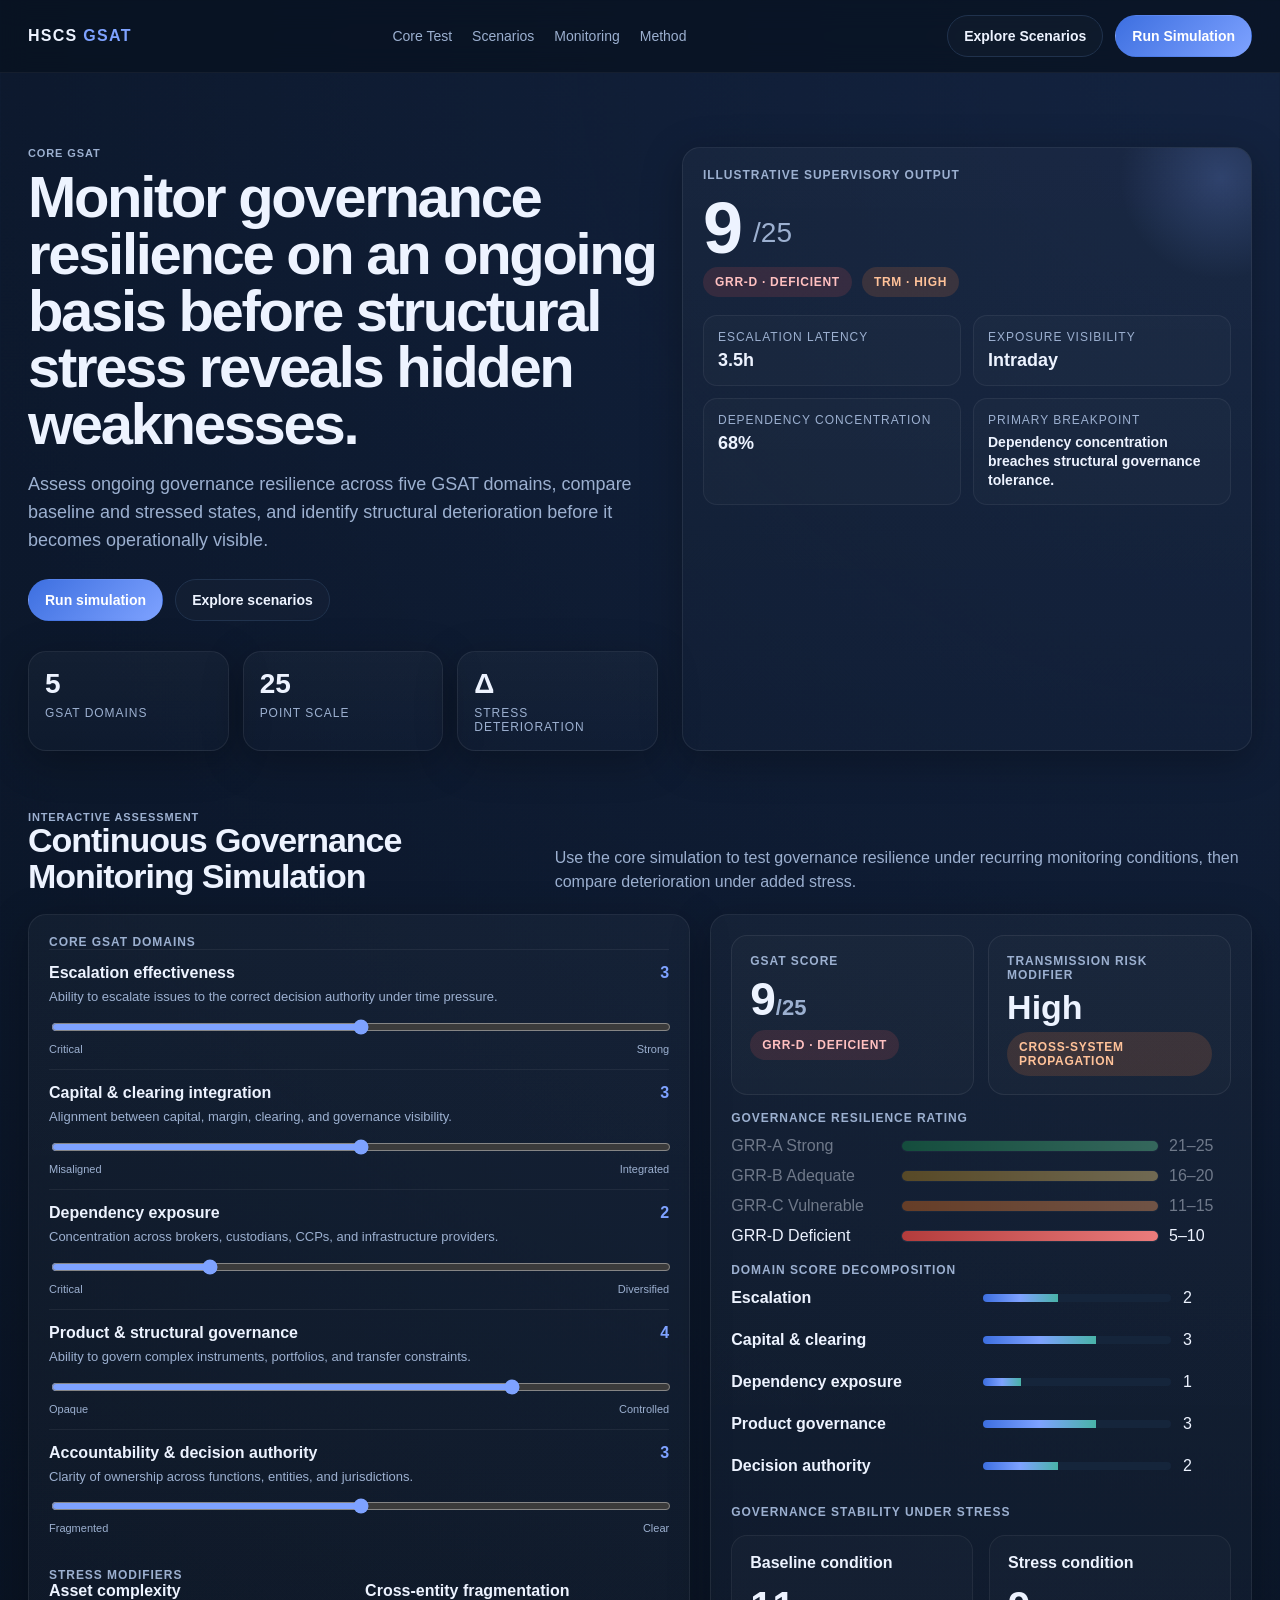
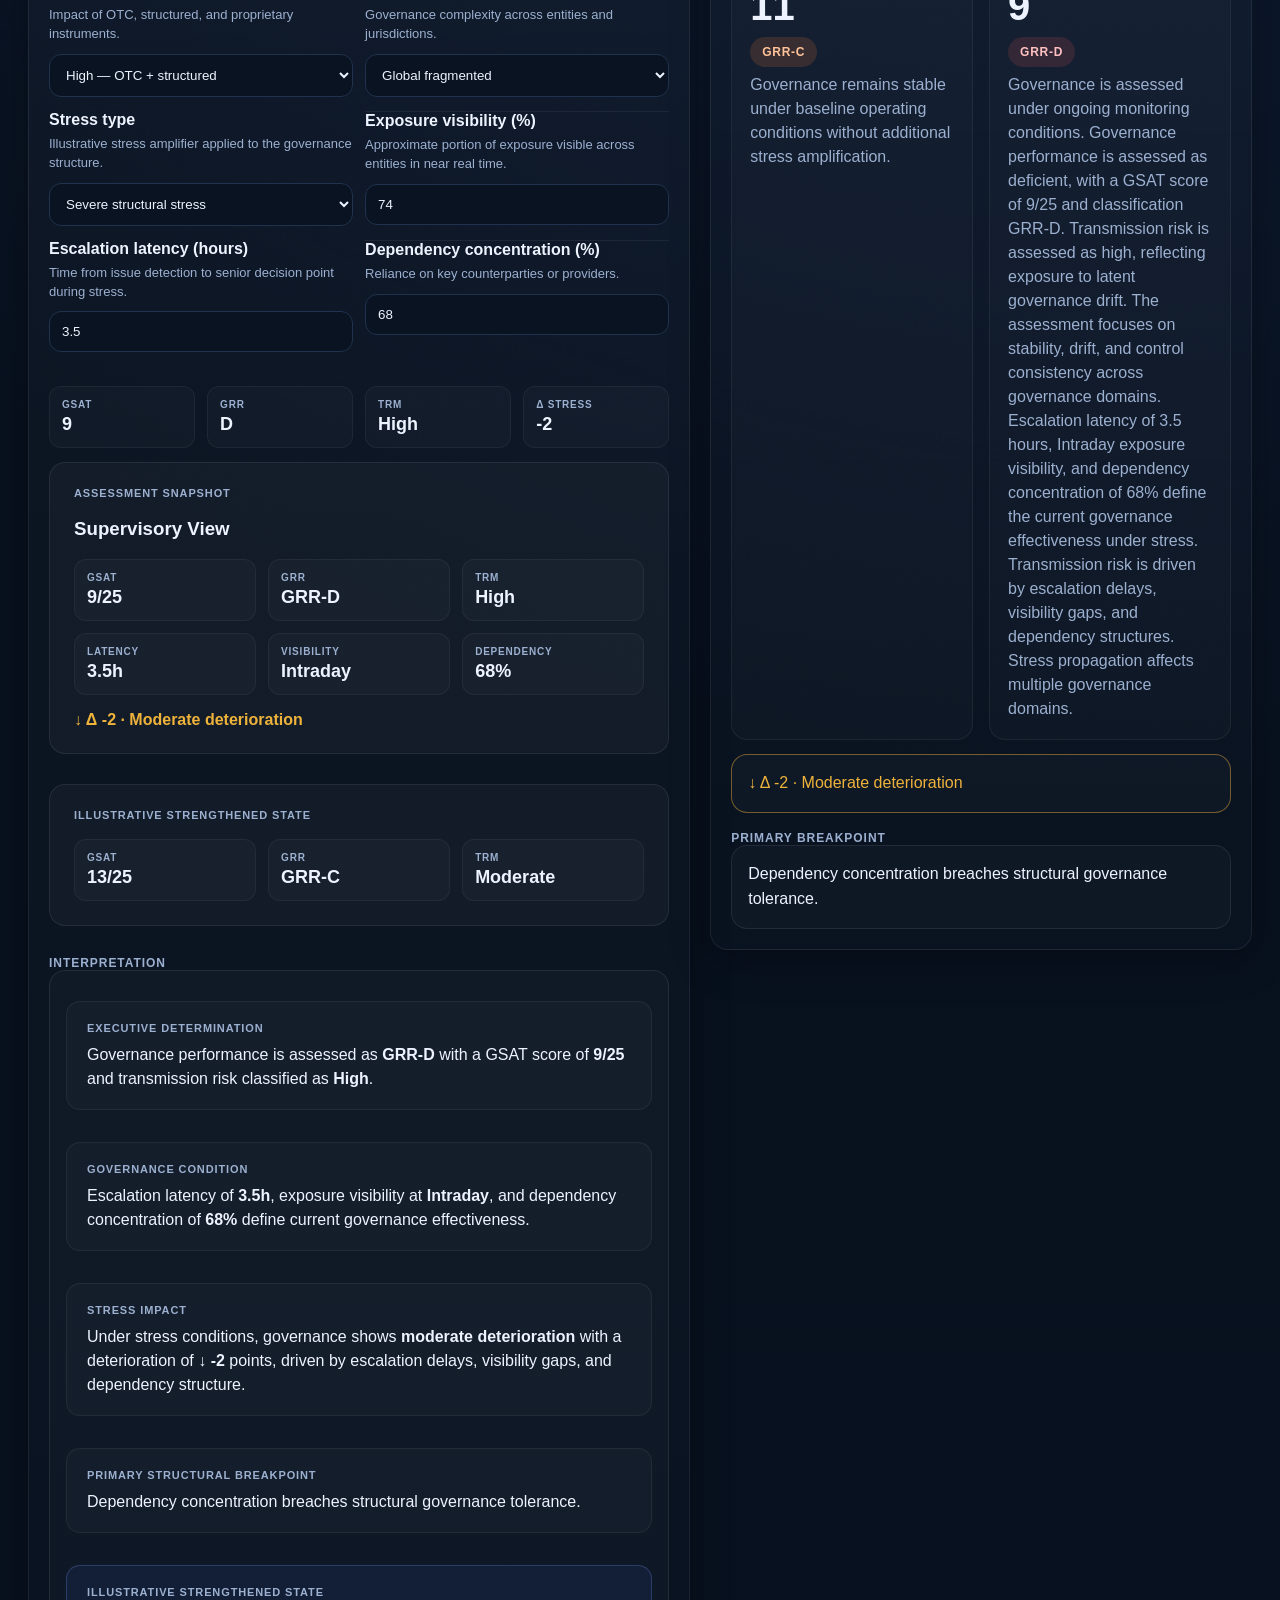
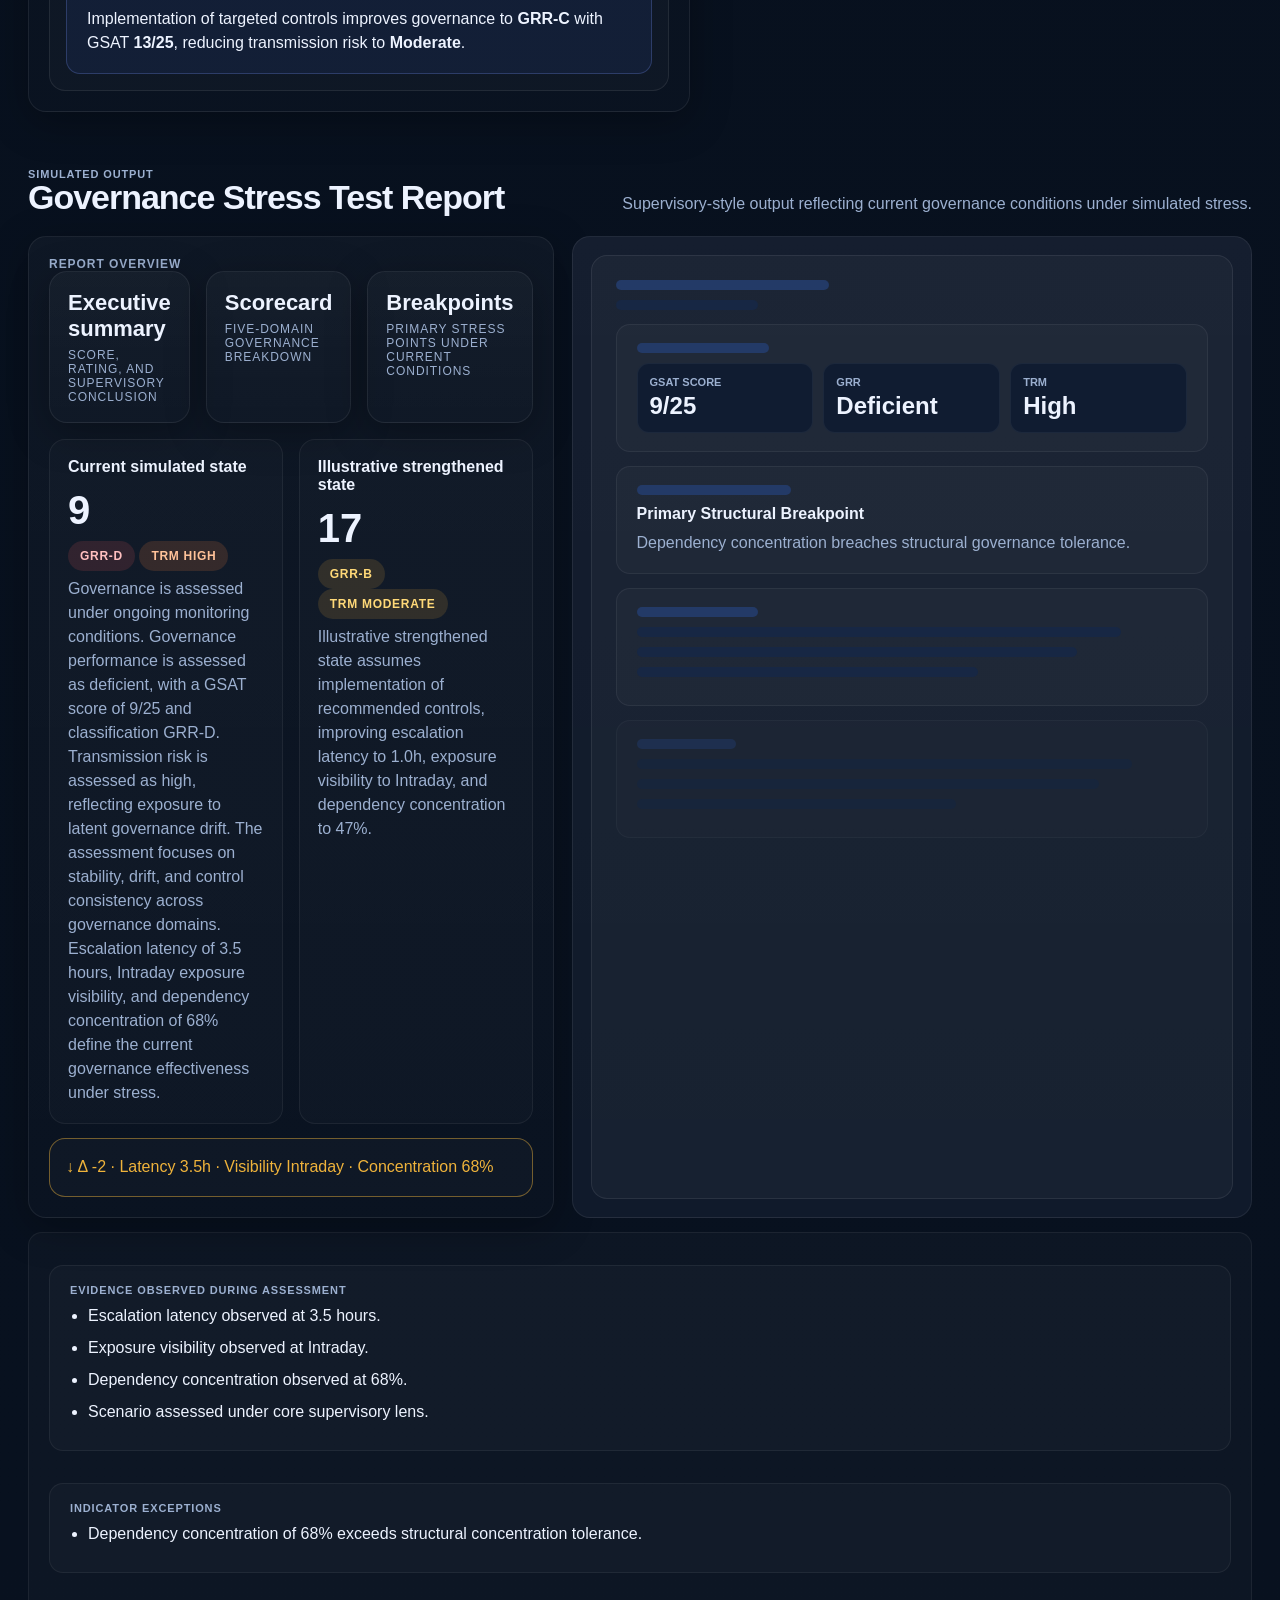
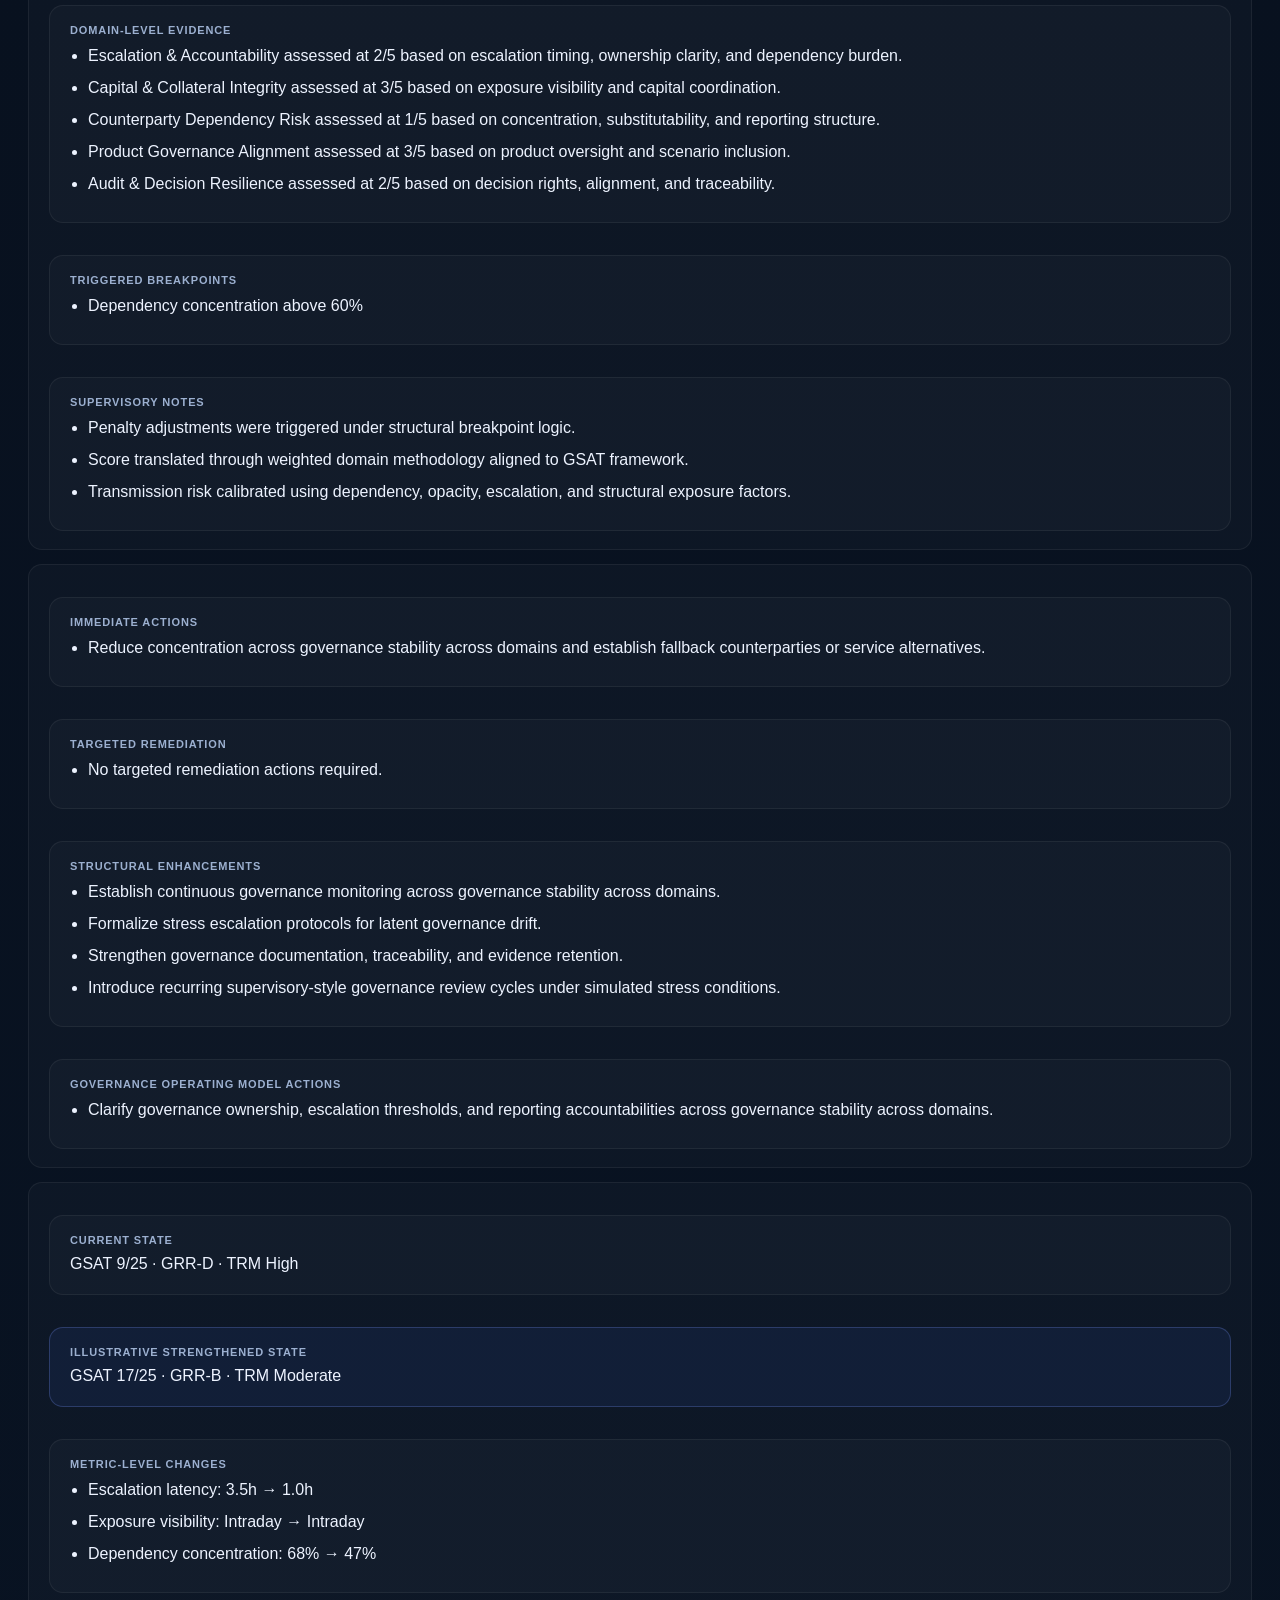
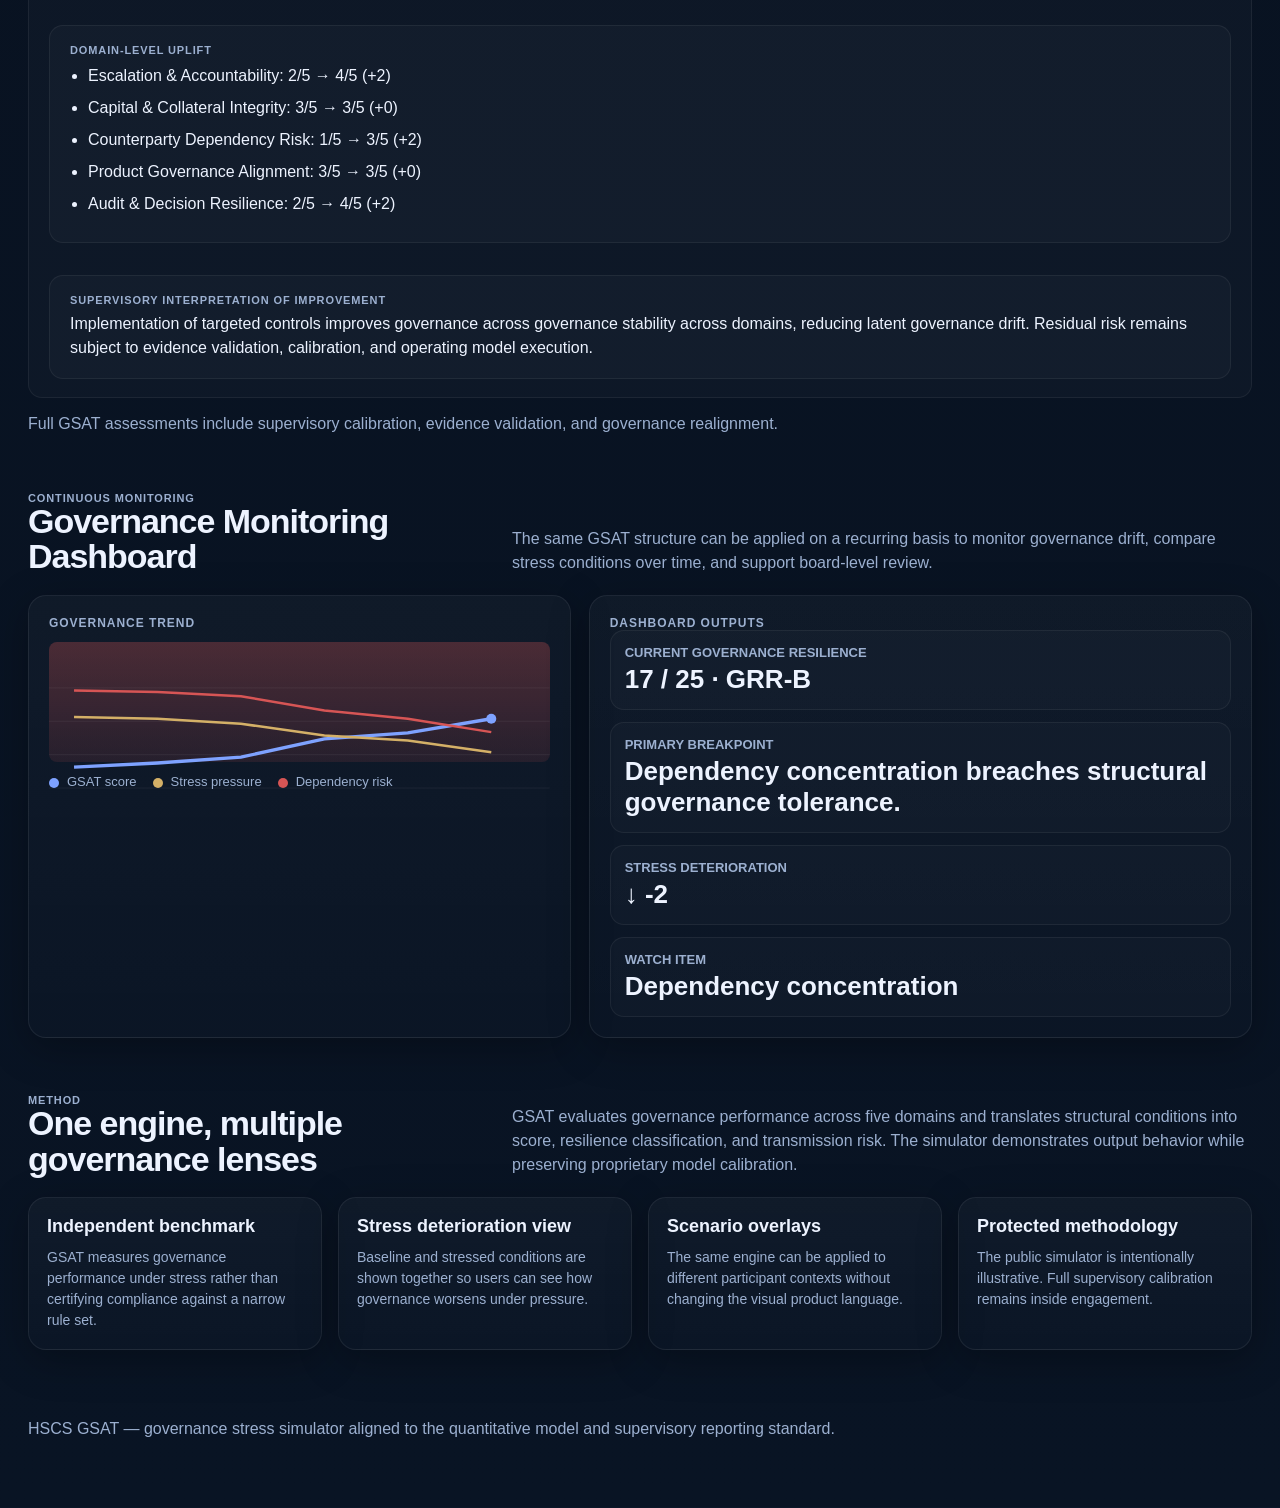
==== commit de5df486: "Update index.html" ====
--- a/index.html
+++ b/index.html
@@ -88,42 +88,45 @@
         <div class="row-2">
           <div class="field" style="padding-top:0"><div class="field-top"><label for="latency">Escalation latency (hours)</label></div><div class="desc">Time from issue detection to senior decision point during stress.</div><input id="latency" type="number" min="0" max="72" step="0.5" value="3.5" /></div>
           <div class="field" style="padding-top:0"><div class="field-top"><label for="dependencyPct">Dependency concentration (%)</label></div><div class="desc">Reliance on key counterparties or providers.</div><input id="dependencyPct" type="number" min="0" max="100" step="1" value="68" /></div>
-  
+        </div>
 
         <div class="left-insight-stack">
-          <div class="subhead">Stress driver summary</div>
-          <div class="callout delta-material" id="deltaCallout" style="margin-top:14px">↓ Δ -4 · Material deterioration under stress</div>
           <div class="report-metrics">
-  <div class="metric"><div class="label">GSAT</div><div class="value" id="metricGSAT">17</div></div>
-  <div class="metric"><div class="label">GRR</div><div class="value" id="metricGRR">C</div></div>
-  <div class="metric"><div class="label">TRM</div><div class="value" id="metricTRM">High</div></div>
-  <div class="metric"><div class="label">Δ Stress</div><div class="value" id="metricDelta">-4</div></div>
-</div>
-<div class="snapshot-card">
-  <div class="snapshot-head">
-    <div class="eyebrow">Assessment Snapshot</div>
-    <h3>Supervisory View</h3>
-  </div>
-  <div class="snapshot-grid">
-    <div class="snapshot-item"><div class="label">GSAT</div><div class="value" id="snapshotGSAT">17/25</div></div>
-    <div class="snapshot-item"><div class="label">GRR</div><div class="value" id="snapshotGRR">Vulnerable</div></div>
-    <div class="snapshot-item"><div class="label">TRM</div><div class="value" id="snapshotTRM">High</div></div>
-    <div class="snapshot-item"><div class="label">Latency</div><div class="value" id="snapshotLatency">4.5h</div></div>
-    <div class="snapshot-item"><div class="label">Visibility</div><div class="value" id="snapshotVisibility">T+1</div></div>
-    <div class="snapshot-item"><div class="label">Dependency</div><div class="value" id="snapshotDependency">68%</div></div>
-  </div>
-  <div class="snapshot-delta" id="snapshotDelta">↓ Δ -4 · Material deterioration</div>
-</div>
-<div class="strengthened-preview">
-  <div class="eyebrow">Illustrative strengthened state</div>
-  <div class="strengthened-grid">
-    <div class="strengthened-item"><div class="label">GSAT</div><div class="value" id="targetGSAT">22/25</div></div>
-    <div class="strengthened-item"><div class="label">GRR</div><div class="value" id="targetGRR">GRR-A</div></div>
-    <div class="strengthened-item"><div class="label">TRM</div><div class="value" id="targetTRM">Moderate</div></div>
-  </div>
-</div>
-
-<div class="callout" id="interpretation"></div>
+            <div class="metric"><div class="label">GSAT</div><div class="value" id="metricGSAT">17</div></div>
+            <div class="metric"><div class="label">GRR</div><div class="value" id="metricGRR">C</div></div>
+            <div class="metric"><div class="label">TRM</div><div class="value" id="metricTRM">High</div></div>
+            <div class="metric"><div class="label">Δ Stress</div><div class="value" id="metricDelta">-4</div></div>
+          </div>
+
+          <div class="snapshot-card">
+            <div class="snapshot-head">
+              <div class="eyebrow">Assessment Snapshot</div>
+              <h3>Supervisory View</h3>
+            </div>
+            <div class="snapshot-grid">
+              <div class="snapshot-item"><div class="label">GSAT</div><div class="value" id="snapshotGSAT">17/25</div></div>
+              <div class="snapshot-item"><div class="label">GRR</div><div class="value" id="snapshotGRR">Vulnerable</div></div>
+              <div class="snapshot-item"><div class="label">TRM</div><div class="value" id="snapshotTRM">High</div></div>
+              <div class="snapshot-item"><div class="label">Latency</div><div class="value" id="snapshotLatency">4.5h</div></div>
+              <div class="snapshot-item"><div class="label">Visibility</div><div class="value" id="snapshotVisibility">T+1</div></div>
+              <div class="snapshot-item"><div class="label">Dependency</div><div class="value" id="snapshotDependency">68%</div></div>
+            </div>
+            <div class="snapshot-delta" id="snapshotDelta">↓ Δ -4 · Material deterioration</div>
+          </div>
+
+          <div class="strengthened-preview">
+            <div class="eyebrow">Illustrative strengthened state</div>
+            <div class="strengthened-grid">
+              <div class="strengthened-item"><div class="label">GSAT</div><div class="value" id="targetGSAT">22/25</div></div>
+              <div class="strengthened-item"><div class="label">GRR</div><div class="value" id="targetGRR">GRR-A</div></div>
+              <div class="strengthened-item"><div class="label">TRM</div><div class="value" id="targetTRM">Moderate</div></div>
+            </div>
+          </div>
+
+          <div class="insight-callout">
+            <div class="subhead">Interpretation</div>
+            <div class="callout" id="interpretation"></div>
+          </div>
         </div>
 
       </div>
@@ -152,8 +155,11 @@
           <div class="compare-card"><h4>Baseline condition</h4><div class="big" id="baselineScore">21</div><div style="margin:8px 0 6px"><span class="pill green" id="baselineGRR">GRR-A</span></div><div style="color:var(--muted);line-height:1.5" id="baselineText">Governance remains stable under baseline operating conditions without additional stress amplification.</div></div>
           <div class="compare-card"><h4>Stress condition</h4><div class="big" id="stressScore">17</div><div style="margin:8px 0 6px"><span class="pill orange" id="stressGRR">GRR-B</span></div><div style="color:var(--muted);line-height:1.5" id="stressText">Governance performance is assessed as vulnerable under the simulated stress conditions, with pressure observed across escalation, visibility, and dependency structures.</div></div>
         </div>
+
+        <div class="callout delta-material" id="deltaCallout" style="margin-top:14px">↓ Δ -4 · Material deterioration under stress</div>
         <div class="subhead" style="margin-top:18px">Primary breakpoint</div>
         <div class="callout" id="breakpointBox">Governance fracture emerges across visibility, escalation, and dependency layers.</div>
+        
       </div>
     </div>
   </div>
@@ -194,35 +200,28 @@
       </div>
 
       <div class="preview-pane">
-        
-<div class="report-sheet">
-  <div class="report-header">
-    <div class="report-title" id="reportTitle">Governance Stress Test Report</div>
-    <div class="report-sub">Illustrative supervisory output</div>
-  </div>
-
-  <div class="report-metrics">
-    <div class="metric">
-      <div class="label">GSAT</div>
-      <div class="value" id="sheetGSAT">—</div>
-    </div>
-    <div class="metric">
-      <div class="label">GRR</div>
-      <div class="value" id="sheetGRR">—</div>
-    </div>
-    <div class="metric">
-      <div class="label">TRM</div>
-      <div class="value" id="sheetTRM">—</div>
-    </div>
-    <div class="metric">
-      <div class="label">Δ Stress</div>
-      <div class="value" id="metricDelta">—</div>
-    </div>
-  </div>
-
-  <div id="reportNarrativeMount" class="report-section"></div>
-</div>
-<div id="evidenceBox" class="report-block"></div>
+        <div class="report-sheet">
+          <div class="report-line light report-w-36"></div>
+          <div class="report-line report-w-24"></div>
+          <div class="report-block">
+            <div class="report-line light report-w-24"></div>
+            <div class="report-kpis">
+              <div class="kpi"><div class="t">GSAT score</div><div class="n" id="sheetGSAT">17/25</div></div>
+              <div class="kpi"><div class="t">GRR</div><div class="n" id="sheetGRR">Vulnerable</div></div>
+              <div class="kpi"><div class="t">TRM</div><div class="n" id="sheetTRM">High</div></div>
+            </div>
+          </div>
+          <div class="report-block">
+            <div class="report-line light report-w-28"></div>
+            <div style="margin-top:10px;font-weight:700">Primary Structural Breakpoint</div>
+            <div id="reportBreakpoint" style="margin-top:8px;color:var(--muted);line-height:1.5">Governance fracture emerges across visibility, escalation, and dependency layers.</div>
+          </div>
+          <div class="report-block"><div class="report-line light report-w-22"></div><div class="report-line report-w-88"></div><div class="report-line report-w-80"></div><div class="report-line report-w-62"></div></div>
+          <div class="report-block" style="opacity:.55"><div class="report-line light report-w-18"></div><div class="report-line report-w-90"></div><div class="report-line report-w-84"></div><div class="report-line report-w-58"></div></div>
+        </div>
+      </div>
+    </div>
+    <div id="evidenceBox" class="report-block"></div>
 <div id="controlsBox" class="report-block"></div>
 <div id="impactBox" class="report-block"></div>
 <div class="report-note">Full GSAT assessments include supervisory calibration, evidence validation, and governance realignment.</div>
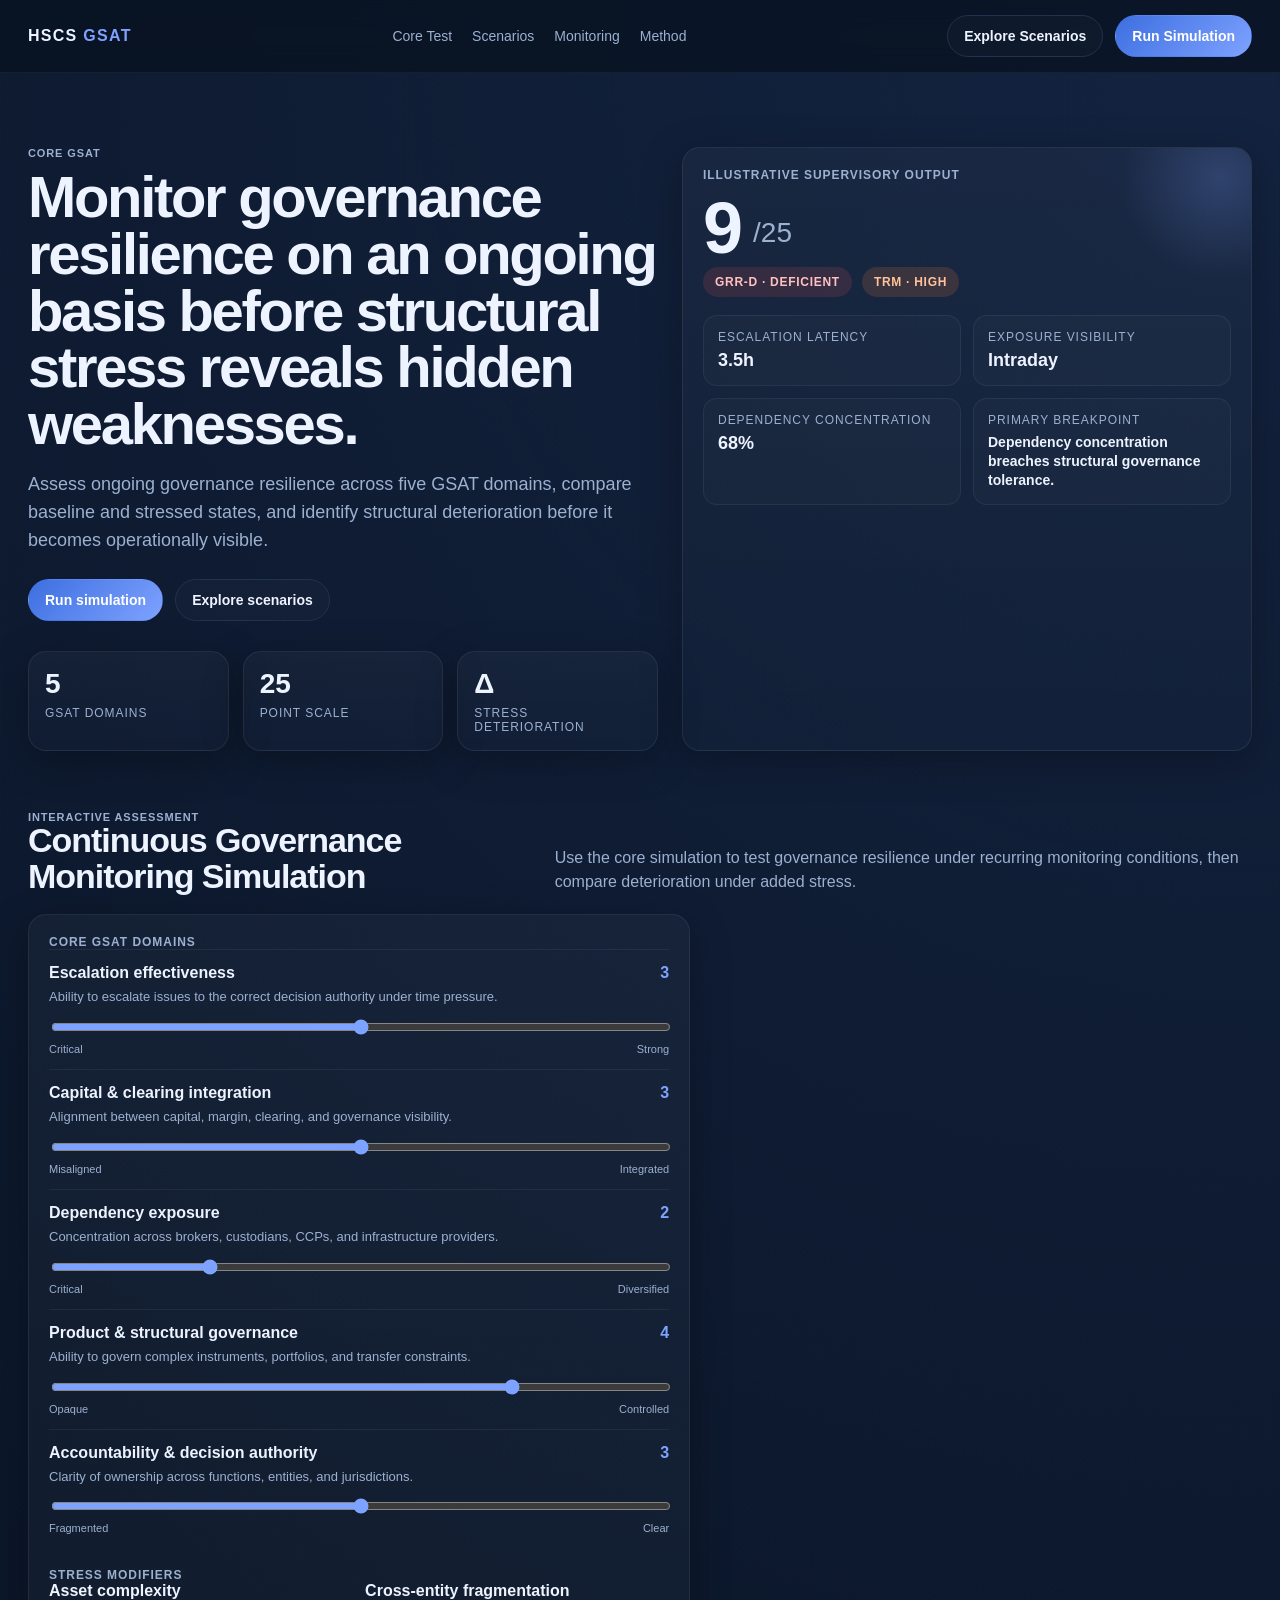
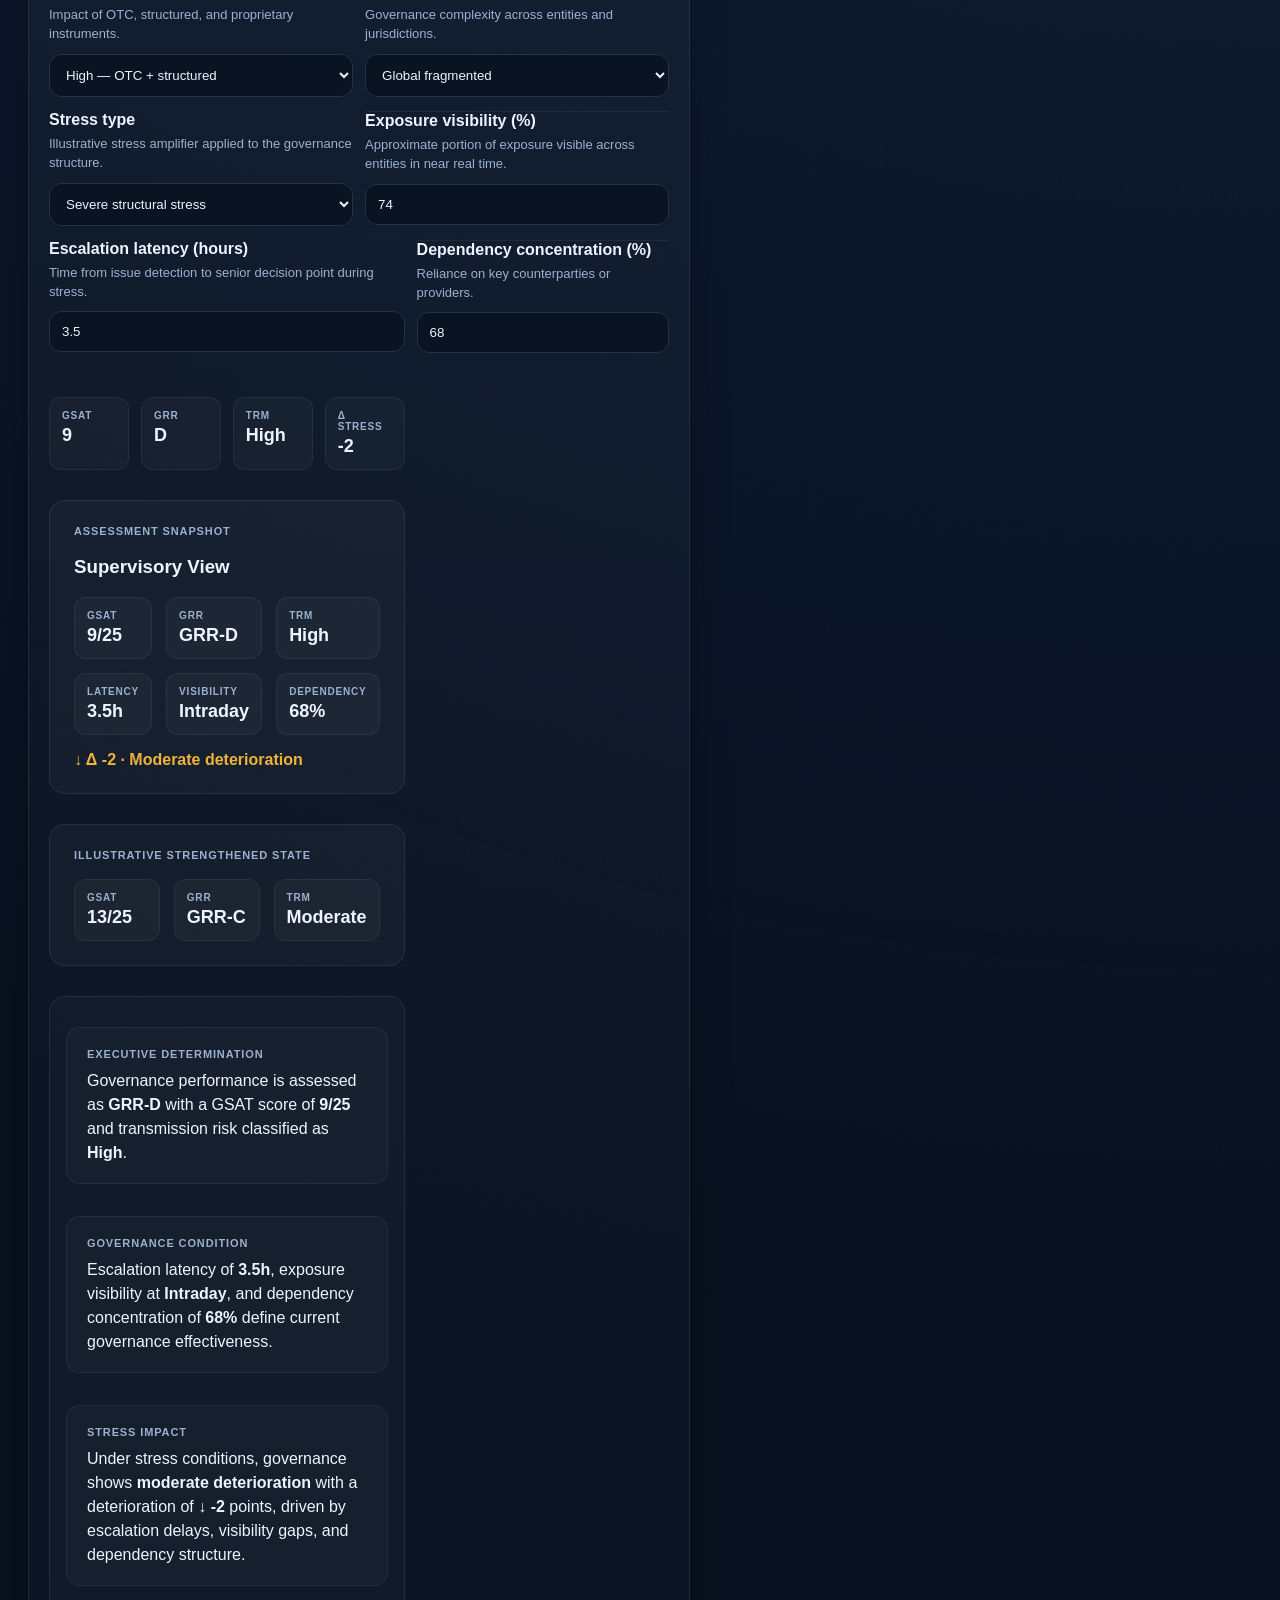
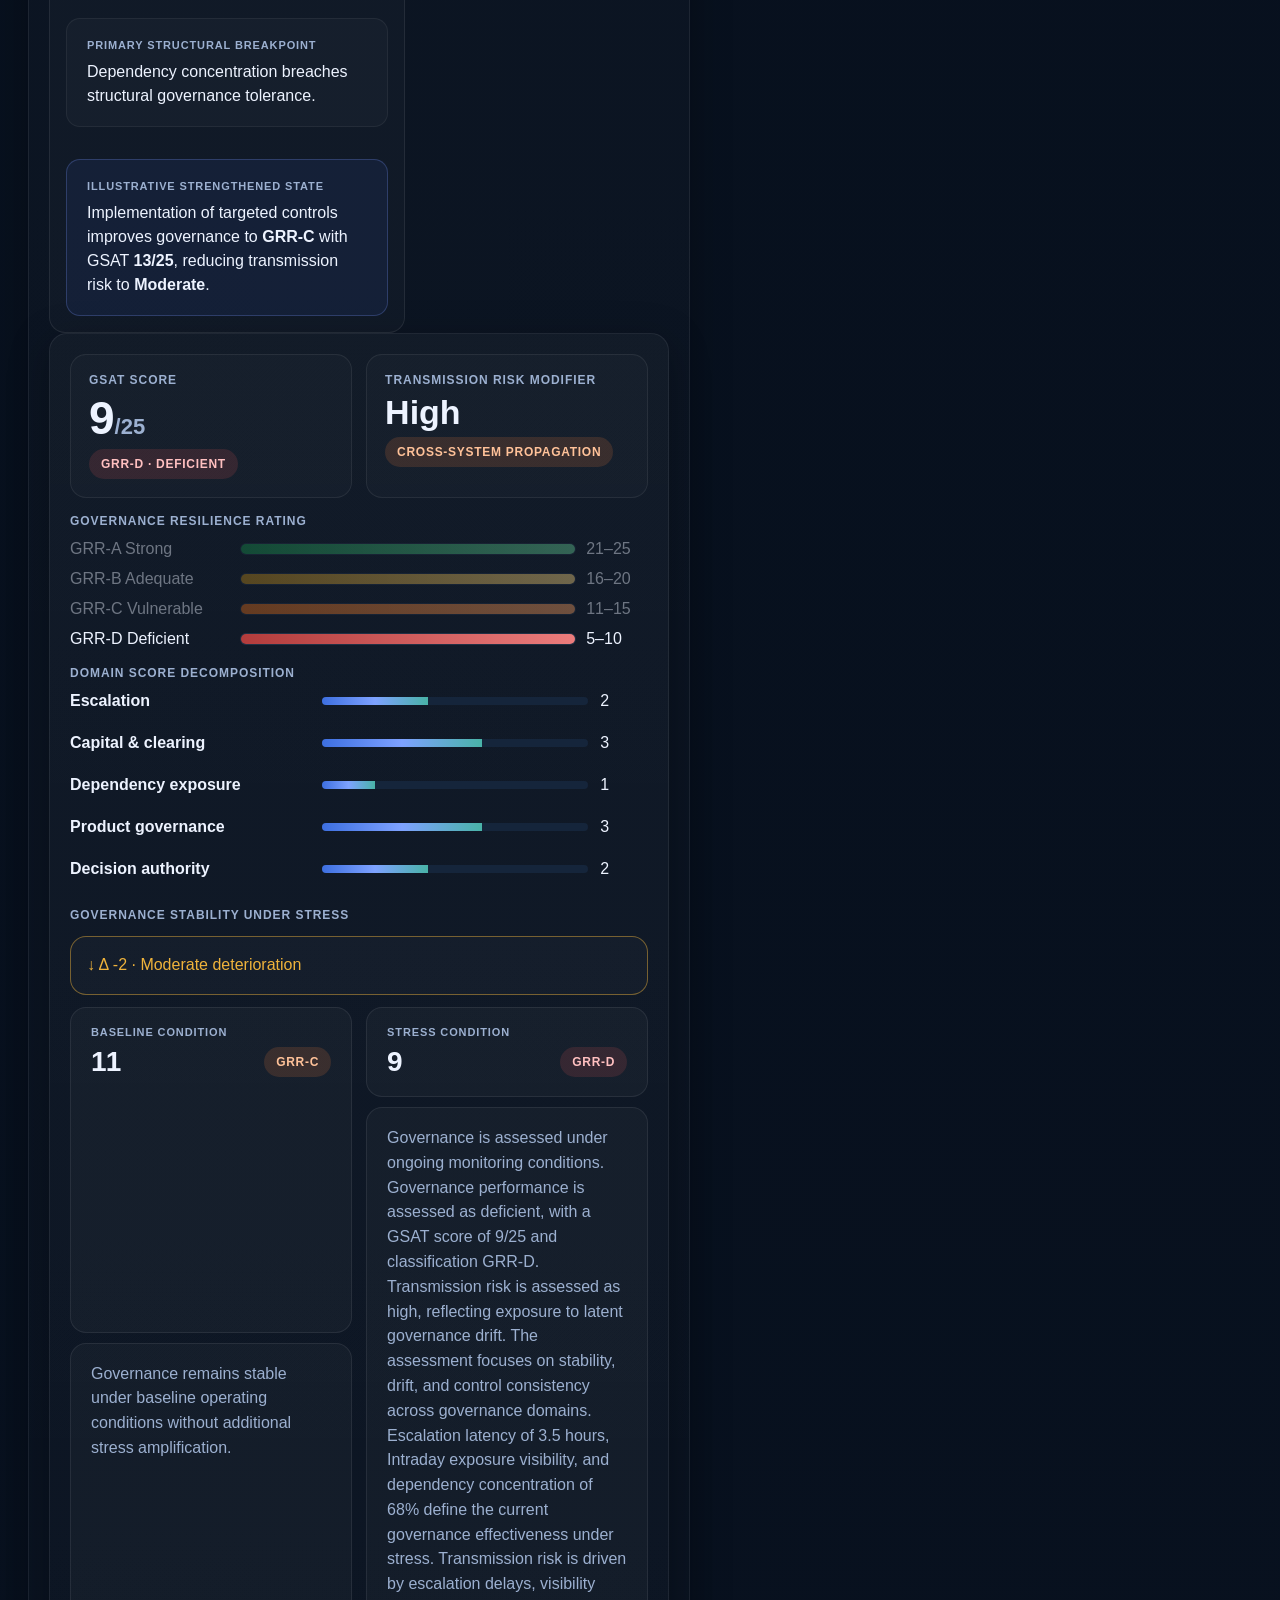
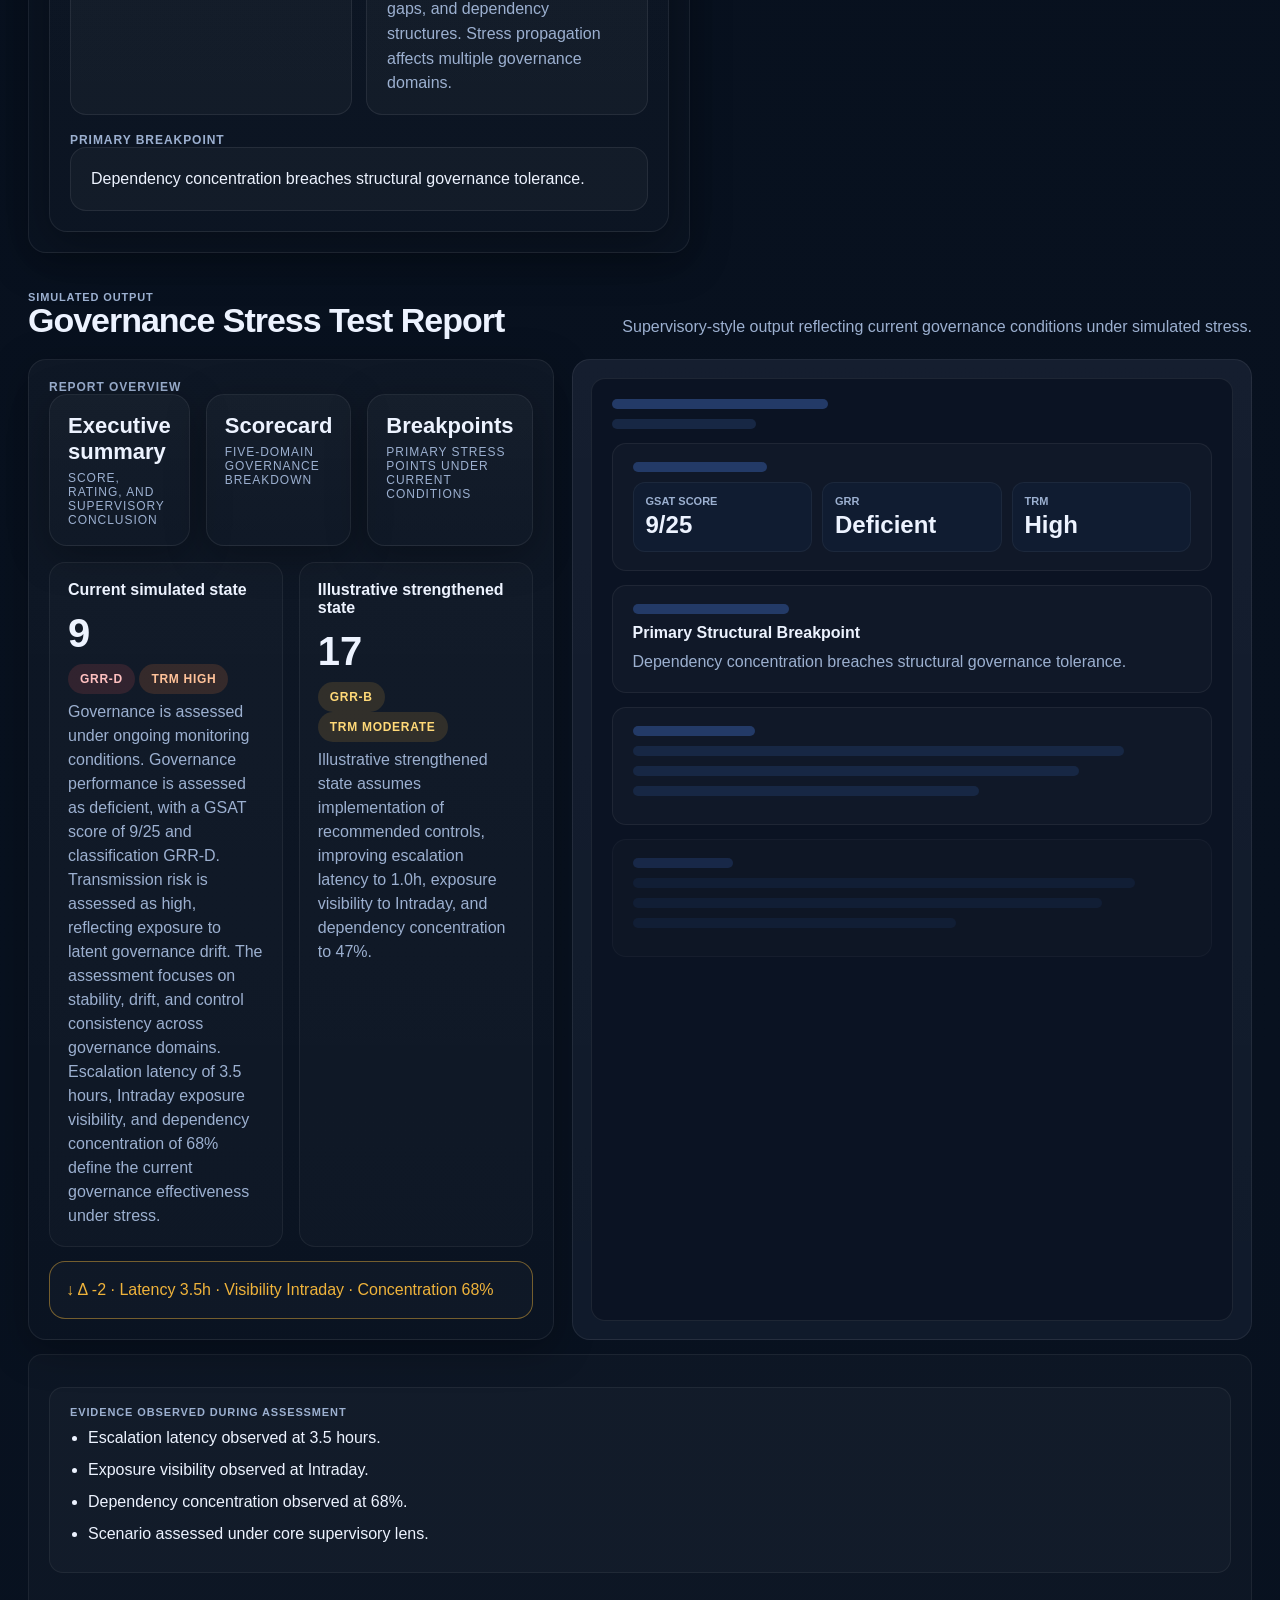
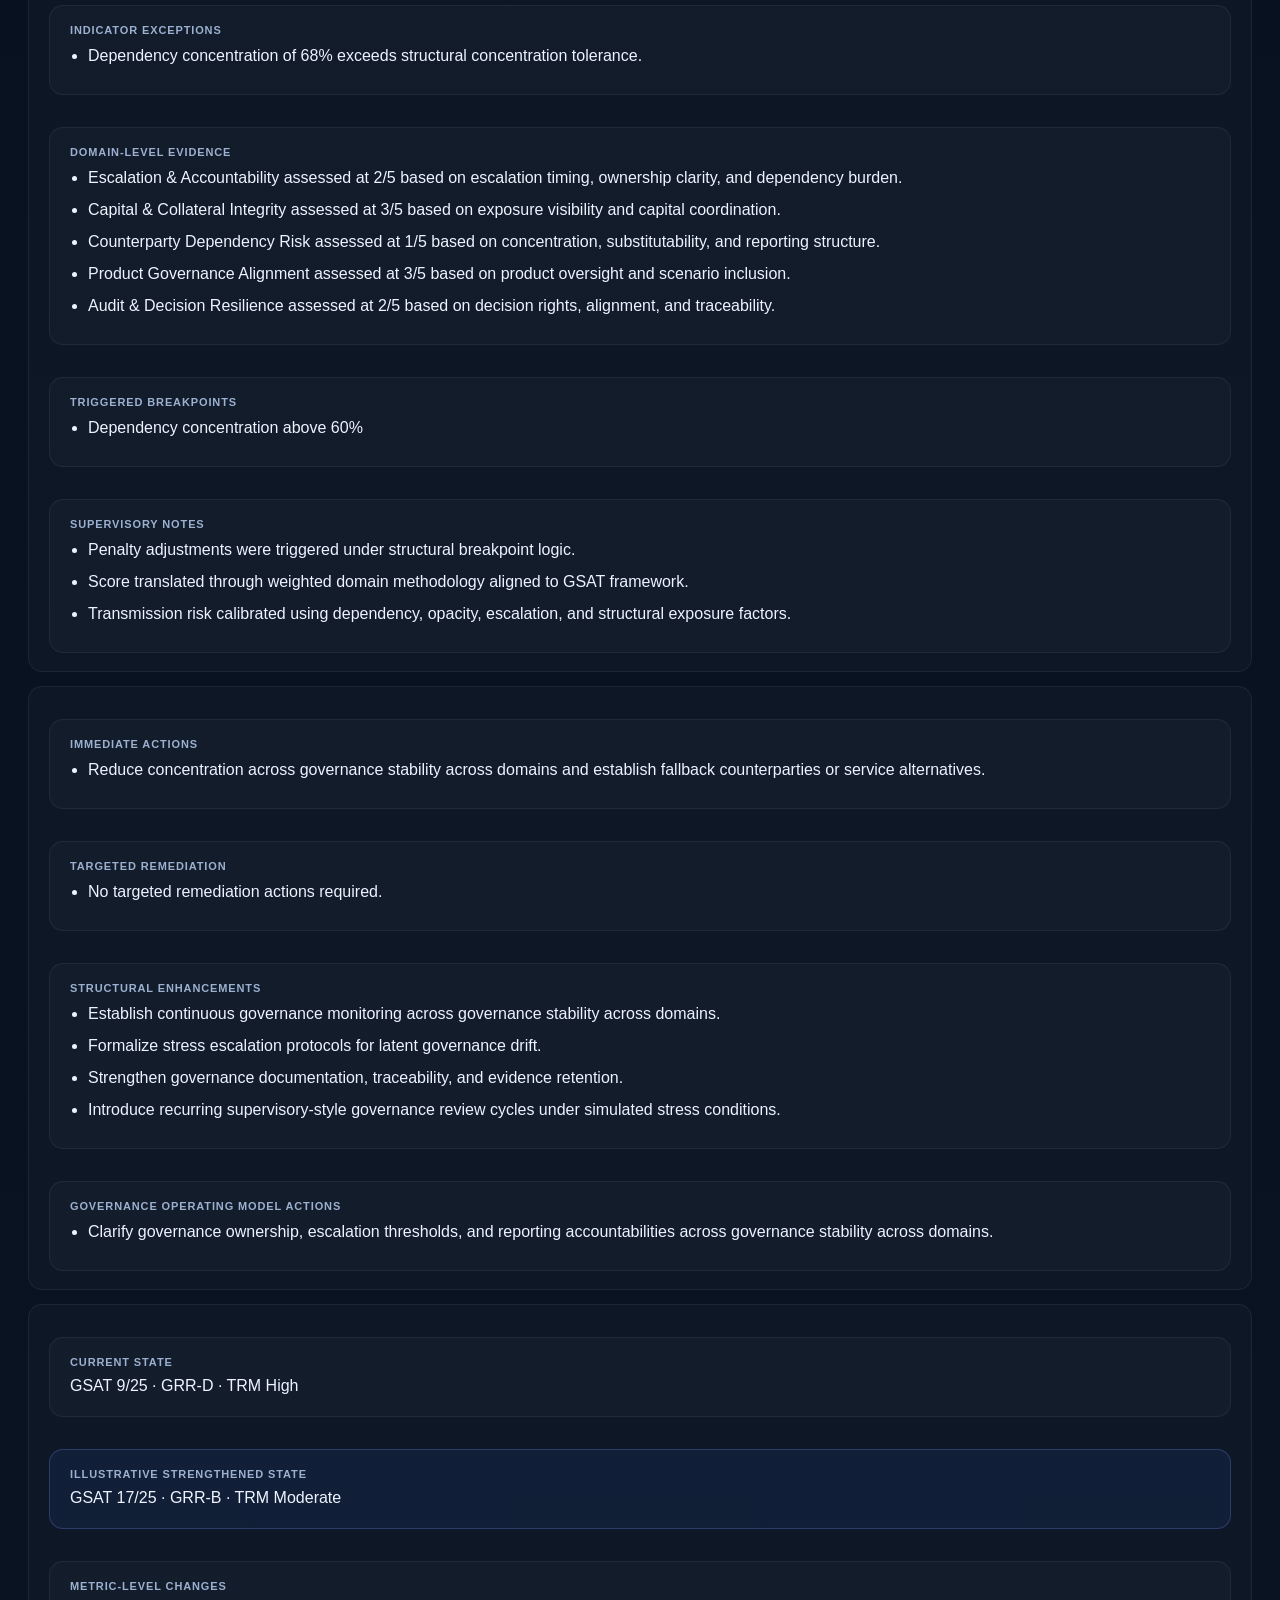
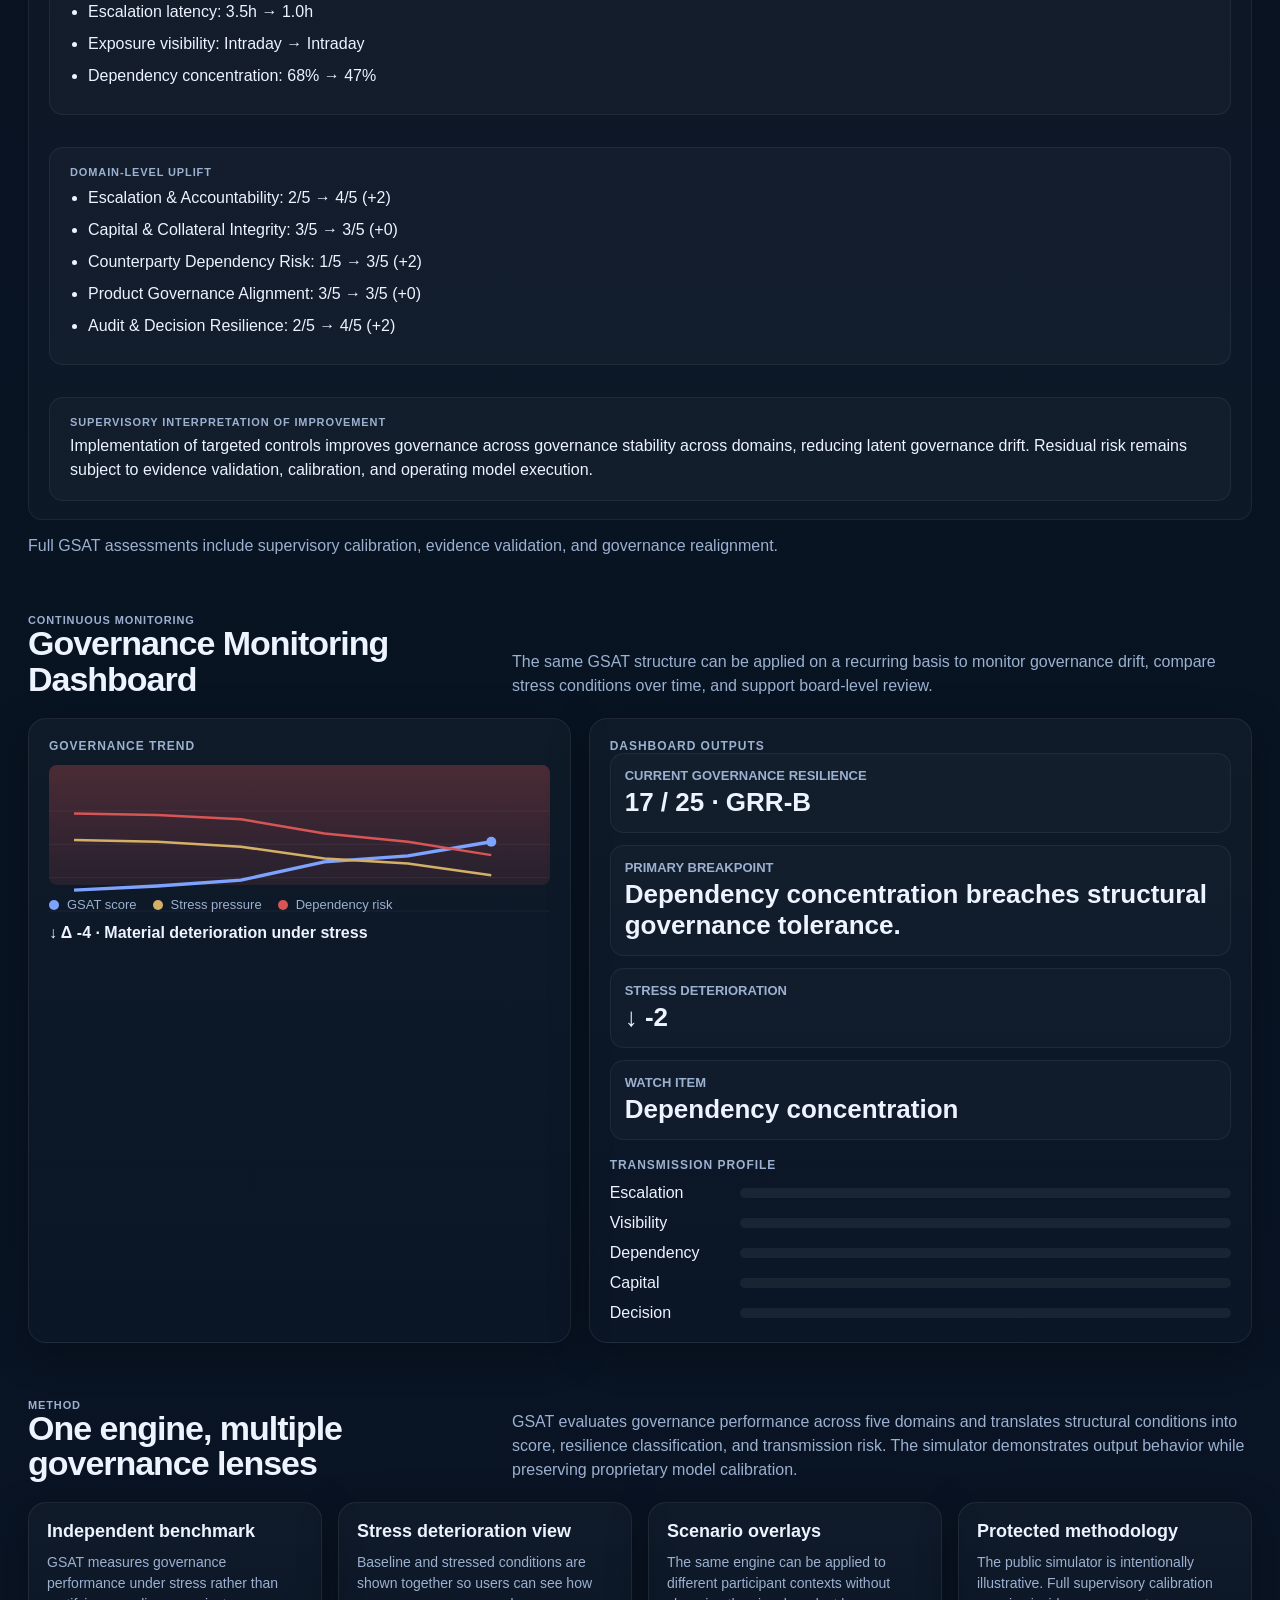
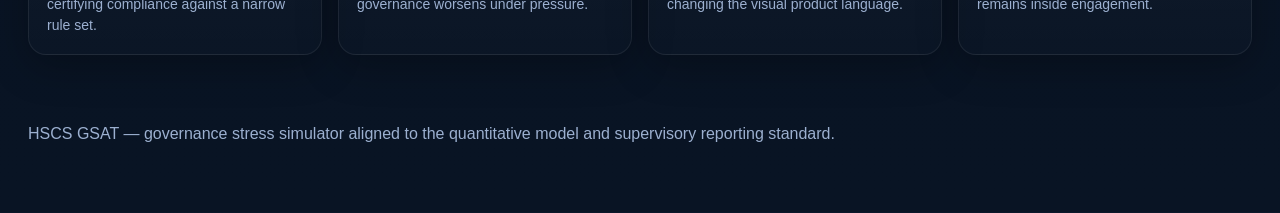
==== commit ba60a3ba: "Update index.html" ====
--- a/index.html
+++ b/index.html
@@ -88,9 +88,8 @@
         <div class="row-2">
           <div class="field" style="padding-top:0"><div class="field-top"><label for="latency">Escalation latency (hours)</label></div><div class="desc">Time from issue detection to senior decision point during stress.</div><input id="latency" type="number" min="0" max="72" step="0.5" value="3.5" /></div>
           <div class="field" style="padding-top:0"><div class="field-top"><label for="dependencyPct">Dependency concentration (%)</label></div><div class="desc">Reliance on key counterparties or providers.</div><input id="dependencyPct" type="number" min="0" max="100" step="1" value="68" /></div>
-        </div>
-
-        <div class="left-insight-stack">
+        
+        <div class="left-intel-stack">
           <div class="report-metrics">
             <div class="metric"><div class="label">GSAT</div><div class="value" id="metricGSAT">17</div></div>
             <div class="metric"><div class="label">GRR</div><div class="value" id="metricGRR">C</div></div>
@@ -123,10 +122,7 @@
             </div>
           </div>
 
-          <div class="insight-callout">
-            <div class="subhead">Interpretation</div>
-            <div class="callout" id="interpretation"></div>
-          </div>
+          <div class="callout" id="interpretation"></div>
         </div>
 
       </div>
@@ -150,16 +146,39 @@
         <div class="domain"><div class="domain-top"><div class="name">Product governance</div><div class="small-track"><span id="barPrd"></span></div><div id="barPrdT">4</div></div></div>
         <div class="domain"><div class="domain-top"><div class="name">Decision authority</div><div class="small-track"><span id="barDec"></span></div><div id="barDecT">3</div></div></div>
 
+        
         <div class="subhead" style="margin-top:18px">Governance stability under stress</div>
-        <div class="comparison">
-          <div class="compare-card"><h4>Baseline condition</h4><div class="big" id="baselineScore">21</div><div style="margin:8px 0 6px"><span class="pill green" id="baselineGRR">GRR-A</span></div><div style="color:var(--muted);line-height:1.5" id="baselineText">Governance remains stable under baseline operating conditions without additional stress amplification.</div></div>
-          <div class="compare-card"><h4>Stress condition</h4><div class="big" id="stressScore">17</div><div style="margin:8px 0 6px"><span class="pill orange" id="stressGRR">GRR-B</span></div><div style="color:var(--muted);line-height:1.5" id="stressText">Governance performance is assessed as vulnerable under the simulated stress conditions, with pressure observed across escalation, visibility, and dependency structures.</div></div>
-        </div>
-
         <div class="callout delta-material" id="deltaCallout" style="margin-top:14px">↓ Δ -4 · Material deterioration under stress</div>
+
+        <div class="state-comparison-grid">
+          <div class="state-stack">
+            <div class="state-card">
+              <div class="eyebrow">Baseline Condition</div>
+              <div class="state-score-row">
+                <div class="state-score" id="baselineScore">21</div>
+                <div class="state-pill-wrap"><span class="pill green" id="baselineGRR">GRR-A</span></div>
+              </div>
+            </div>
+            <div class="state-text-box" id="baselineText">Governance remains stable under baseline operating conditions without additional stress amplification.</div>
+          </div>
+
+          <div class="state-stack">
+            <div class="state-card">
+              <div class="eyebrow">Stress Condition</div>
+              <div class="state-score-row">
+                <div class="state-score" id="stressScore">17</div>
+                <div class="state-pill-wrap"><span class="pill orange" id="stressGRR">GRR-B</span></div>
+              </div>
+            </div>
+            <div class="state-text-box" id="stressText">Governance performance is assessed as vulnerable under the simulated stress conditions, with pressure observed across escalation, visibility, and dependency structures.</div>
+          </div>
+        </div>
+
         <div class="subhead" style="margin-top:18px">Primary breakpoint</div>
-        <div class="callout" id="breakpointBox">Governance fracture emerges across visibility, escalation, and dependency layers.</div>
-        
+        <div class="breakpoint-card">
+          <div class="breakpoint-copy" id="breakpointBox">Governance fracture emerges across visibility, escalation, and dependency layers.</div>
+        </div>
+
       </div>
     </div>
   </div>
@@ -227,6 +246,7 @@
 <div class="report-note">Full GSAT assessments include supervisory calibration, evidence validation, and governance realignment.</div>
   </div>
 </section>
+
 
 <section id="monitoring">
   <div class="wrap">
@@ -247,19 +267,45 @@
           </svg>
         </div>
         <div class="legend"><span class="l1">GSAT score</span><span class="l2">Stress pressure</span><span class="l3">Dependency risk</span></div>
+        <div class="chart-caption" id="trendCaption">↓ Δ -4 · Material deterioration under stress</div>
       </div>
       <div class="panel">
         <div class="subhead">Dashboard outputs</div>
         <div class="metric-list">
-          <div class="metric-item"><div class="t">Current governance resilience</div><div class="v">17 / 25 · GRR-B</div></div>
+          <div class="metric-item"><div class="t">Current governance resilience</div><div class="v" id="monitorCurrent">17 / 25 · GRR-B</div></div>
           <div class="metric-item"><div class="t">Primary breakpoint</div><div class="v" id="monitorBreakpoint">Escalation & visibility</div></div>
           <div class="metric-item"><div class="t">Stress deterioration</div><div class="v" id="monitorDelta">Δ -4</div></div>
-          <div class="metric-item"><div class="t">Watch item</div><div class="v">Dependency concentration</div></div>
-        </div>
-      </div>
-    </div>
-  </div>
-</section>
+          <div class="metric-item"><div class="t">Watch item</div><div class="v" id="monitorWatch">Dependency concentration</div></div>
+        </div>
+
+        <div class="subhead" style="margin-top:18px">Transmission profile</div>
+        <div class="transmission-chart">
+          <div class="transmission-row">
+            <span>Escalation</span>
+            <div class="transmission-bar"><span id="txEsc"></span></div>
+          </div>
+          <div class="transmission-row">
+            <span>Visibility</span>
+            <div class="transmission-bar"><span id="txVis"></span></div>
+          </div>
+          <div class="transmission-row">
+            <span>Dependency</span>
+            <div class="transmission-bar"><span id="txDep"></span></div>
+          </div>
+          <div class="transmission-row">
+            <span>Capital</span>
+            <div class="transmission-bar"><span id="txCap"></span></div>
+          </div>
+          <div class="transmission-row">
+            <span>Decision</span>
+            <div class="transmission-bar"><span id="txDec"></span></div>
+          </div>
+        </div>
+      </div>
+    </div>
+  </div>
+</section>
+
 
 <section id="method">
   <div class="wrap">
--- a/styles.css
+++ b/styles.css
@@ -258,136 +258,105 @@
 }
 
 
-/* ==========================================================================
-   ISRE Layout Replace Styles
-   ========================================================================== */
-
-.snapshot-card,
-.report-sheet,
-.strengthened-preview {
-  padding: 24px;
-  border-radius: 16px;
-  background: rgba(255,255,255,0.03);
-  border: 1px solid rgba(255,255,255,0.08);
-}
-
-.snapshot-grid,
-.report-metrics,
-.strengthened-grid {
-  display: grid;
-  gap: 12px;
-}
-
-.snapshot-grid {
-  grid-template-columns: repeat(3, 1fr);
-  margin-top: 18px;
-}
-
-.report-metrics {
-  grid-template-columns: repeat(4,1fr);
-  margin: 16px 0 18px;
-}
-
-.snapshot-item,
-.metric,
-.strengthened-item {
-  padding: 12px;
-  border-radius: 12px;
-  background: rgba(255,255,255,0.025);
-  border: 1px solid rgba(255,255,255,0.05);
-}
-
-.snapshot-item .label,
-.metric .label,
-.strengthened-item .label {
-  font-size: 10px;
-  text-transform: uppercase;
-  letter-spacing: .08em;
-  color: var(--muted);
-  font-weight: 700;
-}
-
-.snapshot-item .value,
-.metric .value,
-.strengthened-item .value {
-  margin-top: 4px;
-  font-size: 18px;
-  font-weight: 800;
-}
-
-.snapshot-delta {
-  margin-top: 16px;
-  font-weight: 700;
-}
-
-.report-section {
-  display: grid;
-  gap: 18px;
-}
-
-.report-block {
-  padding: 18px 20px;
-  border-radius: 14px;
-  background: rgba(255,255,255,0.025);
-  border: 1px solid rgba(255,255,255,0.06);
-}
-
-.report-block.highlight {
-  background: rgba(80,120,255,0.08);
-  border-color: rgba(120,150,255,0.25);
-}
-
-.report-block p {
-  margin: 6px 0 0;
-  line-height: 1.5;
-  color: var(--text);
-}
-
-.report-header .report-title {
-  font-size: 24px;
-  font-weight: 800;
-  letter-spacing: -0.02em;
-}
-
-.report-header .report-sub {
-  margin-top: 4px;
-  color: var(--muted);
-  font-size: 13px;
-}
-
-@media (max-width: 640px) {
-  .snapshot-grid,
-  .report-metrics,
-  .strengthened-grid {
-    grid-template-columns: 1fr;
-  }
-}
-
-
-/* Pass F content placement */
-.left-insight-stack{
-  margin-top:20px;
+/* Batch 1 + 2 recovery layout */
+.left-intel-stack{
+  margin-top:18px;
   display:grid;
   gap:14px;
 }
 
-.left-insight-stack .report-metrics{
-  margin:0;
-}
-
-.left-insight-stack .snapshot-card,
-.left-insight-stack .strengthened-preview,
-.left-insight-stack #interpretation,
-.left-insight-stack #deltaCallout{
-  margin-top:0;
-}
-
-.left-insight-stack .callout{
+.state-comparison-grid{
+  display:grid;
+  grid-template-columns:1fr 1fr;
+  gap:14px;
+  margin-top:12px;
+}
+
+.state-stack{
+  display:grid;
+  gap:10px;
+}
+
+.state-card,
+.state-text-box,
+.breakpoint-card{
+  padding:18px 20px;
+  border-radius:16px;
+  background:rgba(255,255,255,.03);
+  border:1px solid rgba(255,255,255,.08);
+}
+
+.state-score-row{
+  display:flex;
+  align-items:center;
+  justify-content:space-between;
+  gap:12px;
+  margin-top:8px;
+}
+
+.state-score{
+  font-size:28px;
+  font-weight:800;
+  letter-spacing:-.03em;
+}
+
+.state-text-box{
   line-height:1.55;
-}
-
-@media (min-width: 981px){
-  .sim-grid{
-    align-items:start;
-  }
-}
+  color:var(--muted);
+}
+
+.breakpoint-copy{
+  line-height:1.6;
+  color:var(--text);
+}
+
+.report-section-wrap{
+  margin-top:18px;
+}
+
+#report{
+  padding-top:10px;
+}
+
+.chart-caption{
+  margin-top:12px;
+  font-weight:700;
+}
+
+.transmission-chart{
+  display:grid;
+  gap:12px;
+  margin-top:12px;
+}
+
+.transmission-row{
+  display:grid;
+  grid-template-columns:120px 1fr;
+  gap:10px;
+  align-items:center;
+}
+
+.transmission-bar{
+  height:10px;
+  border-radius:999px;
+  background:rgba(255,255,255,.06);
+  overflow:hidden;
+}
+
+.transmission-bar span{
+  display:block;
+  height:100%;
+  width:0;
+  border-radius:999px;
+  background:rgba(255,255,255,.32);
+  transition:width .4s ease;
+}
+
+@media (max-width: 980px){
+  .state-comparison-grid{
+    grid-template-columns:1fr;
+  }
+  .transmission-row{
+    grid-template-columns:100px 1fr;
+  }
+}
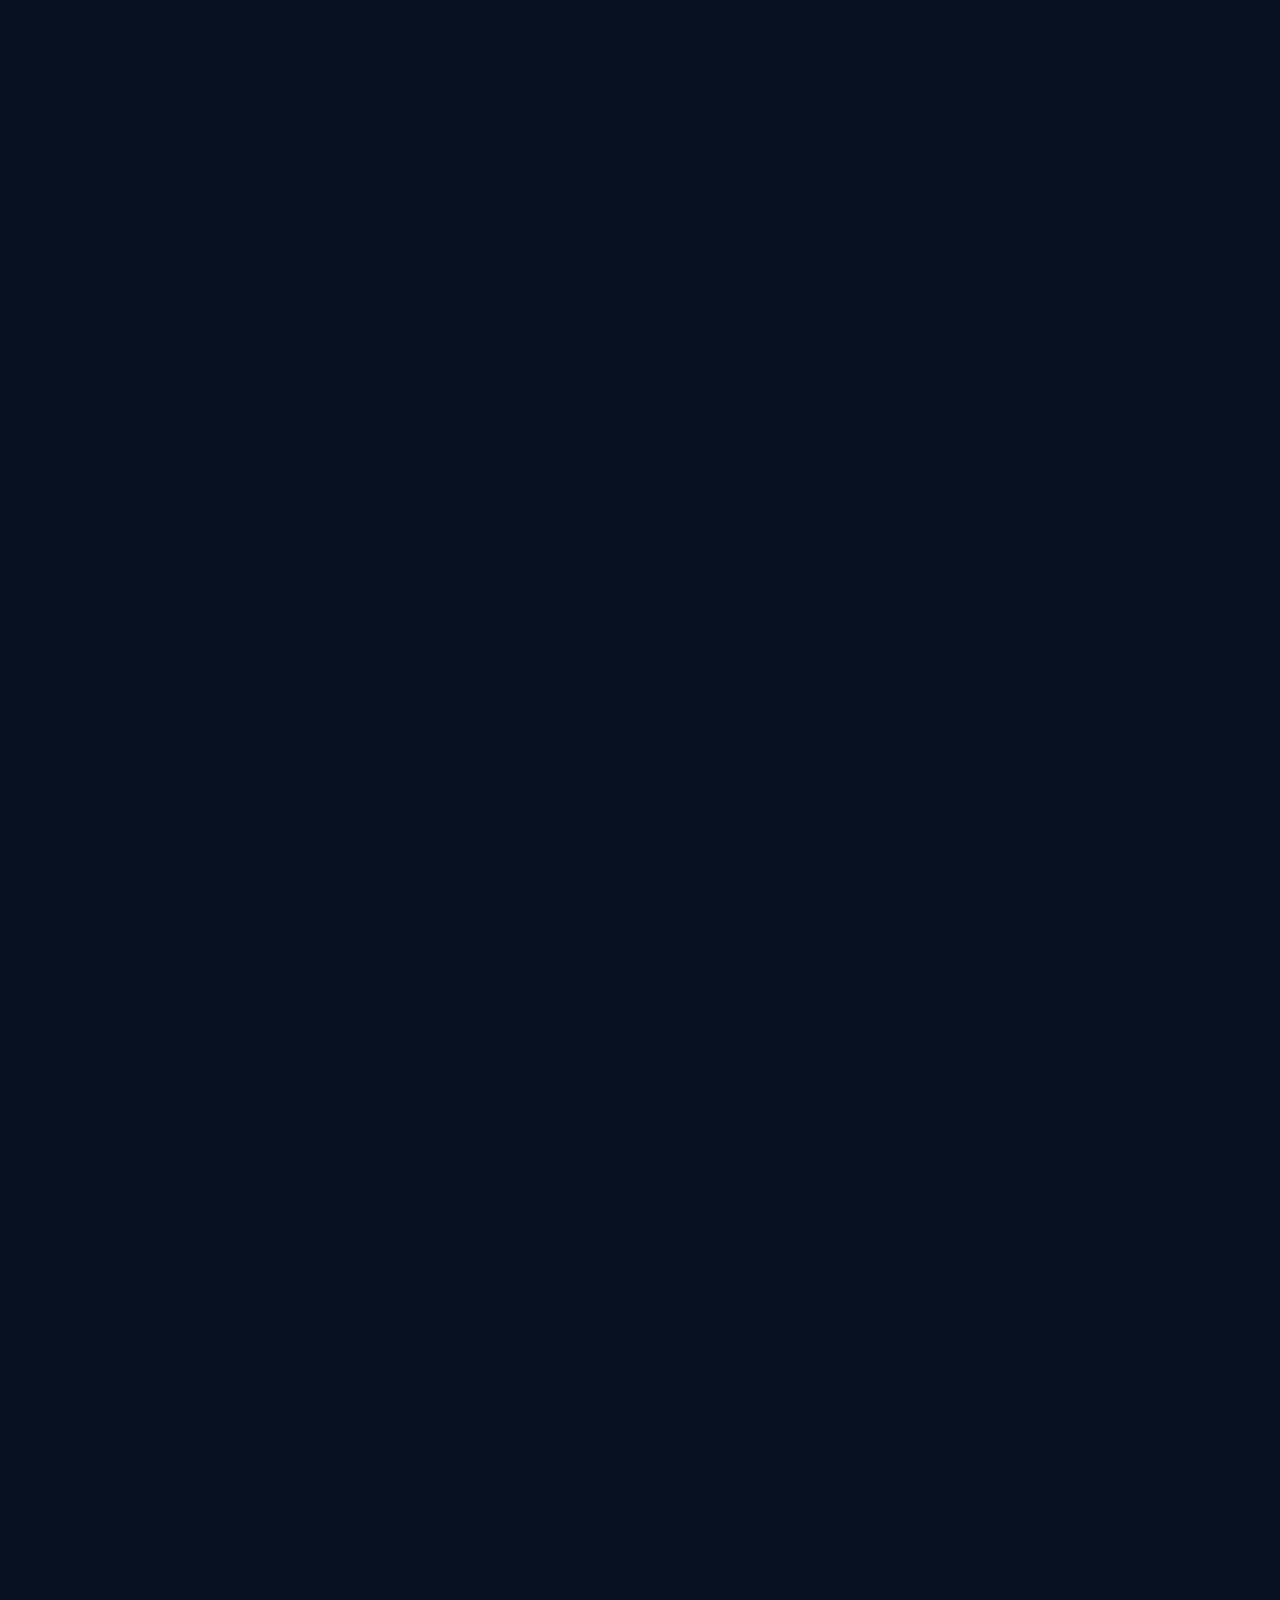
==== commit 566d1dca: "Update index.html" ====
--- a/index.html
+++ b/index.html
@@ -327,3 +327,5 @@
 </section>
 <footer><div class="wrap">HSCS GSAT — governance stress simulator aligned to the quantitative model and supervisory reporting standard.</div></footer><script src="scenario-intelligence.js"></script>
 <script src="app.js"></script></body></html>
+<script src="scenario-intelligence.js"></script>
+<script src="app.js"></script>
